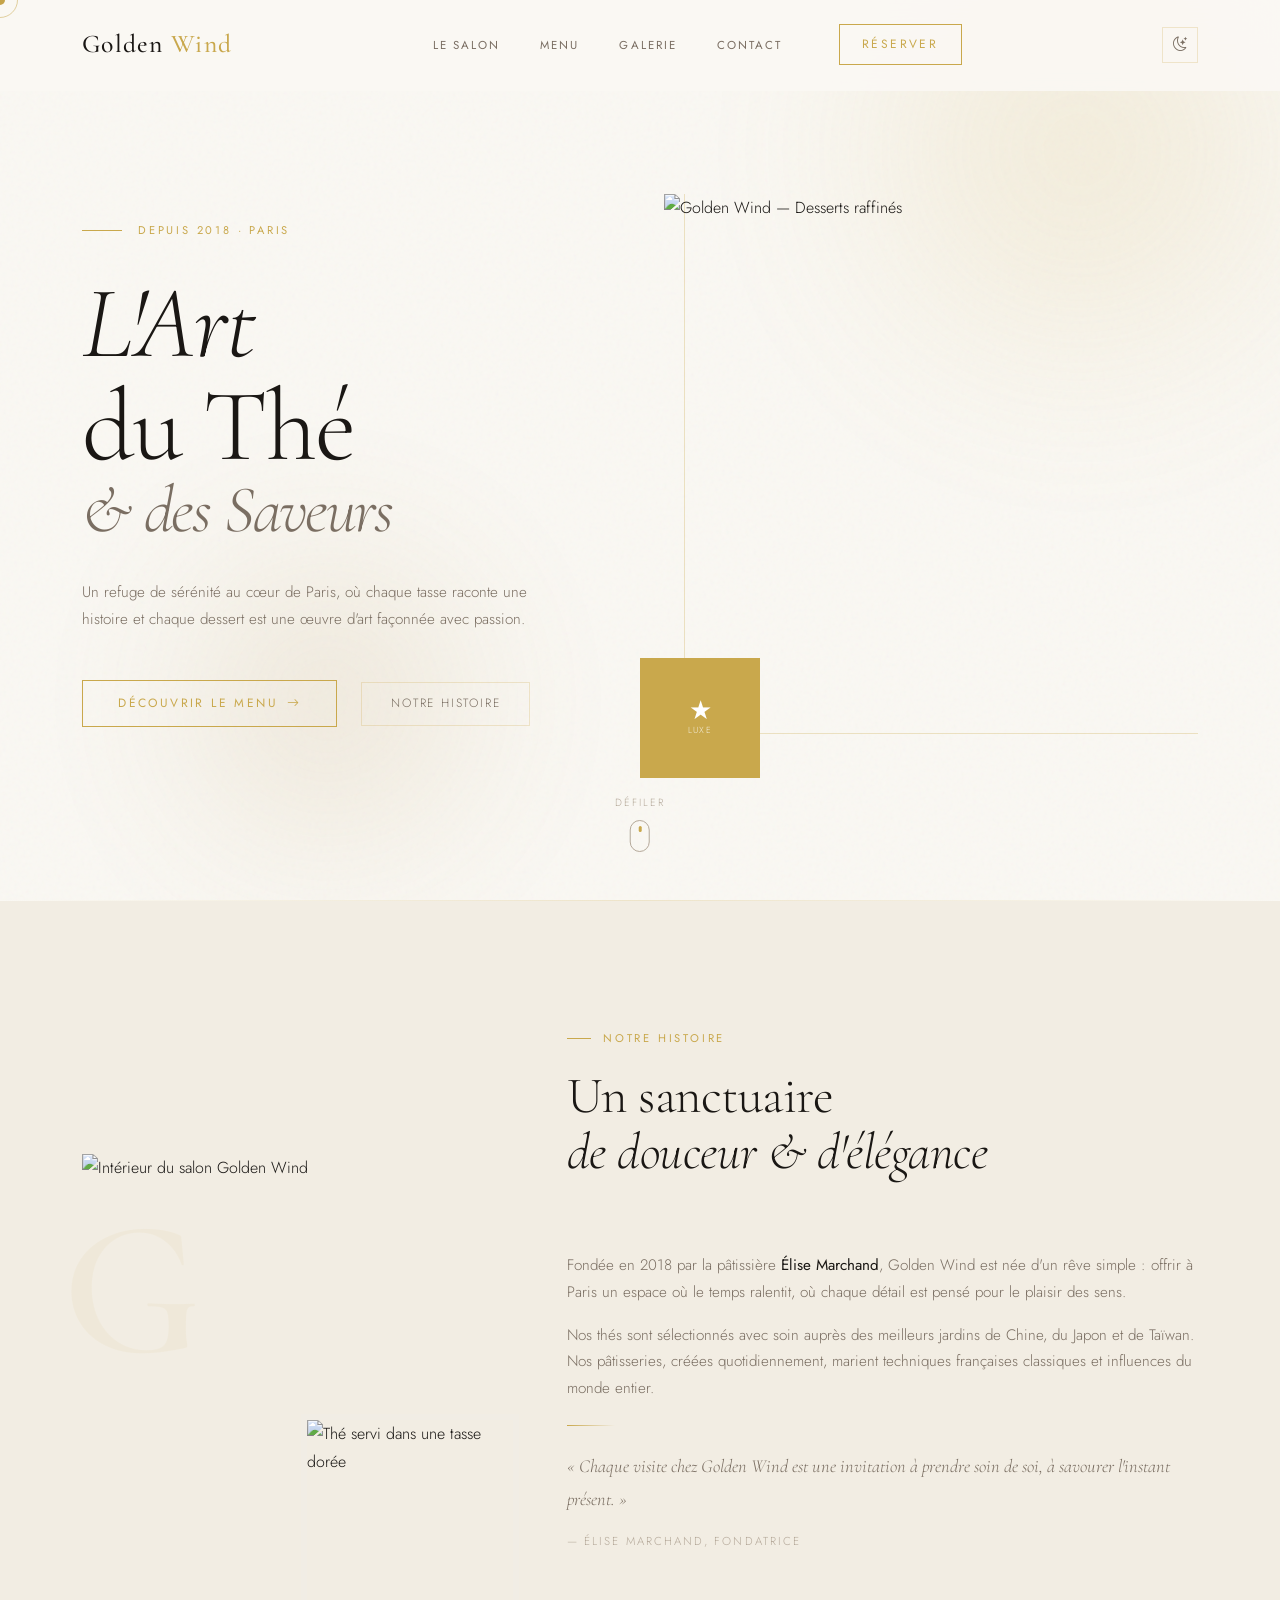
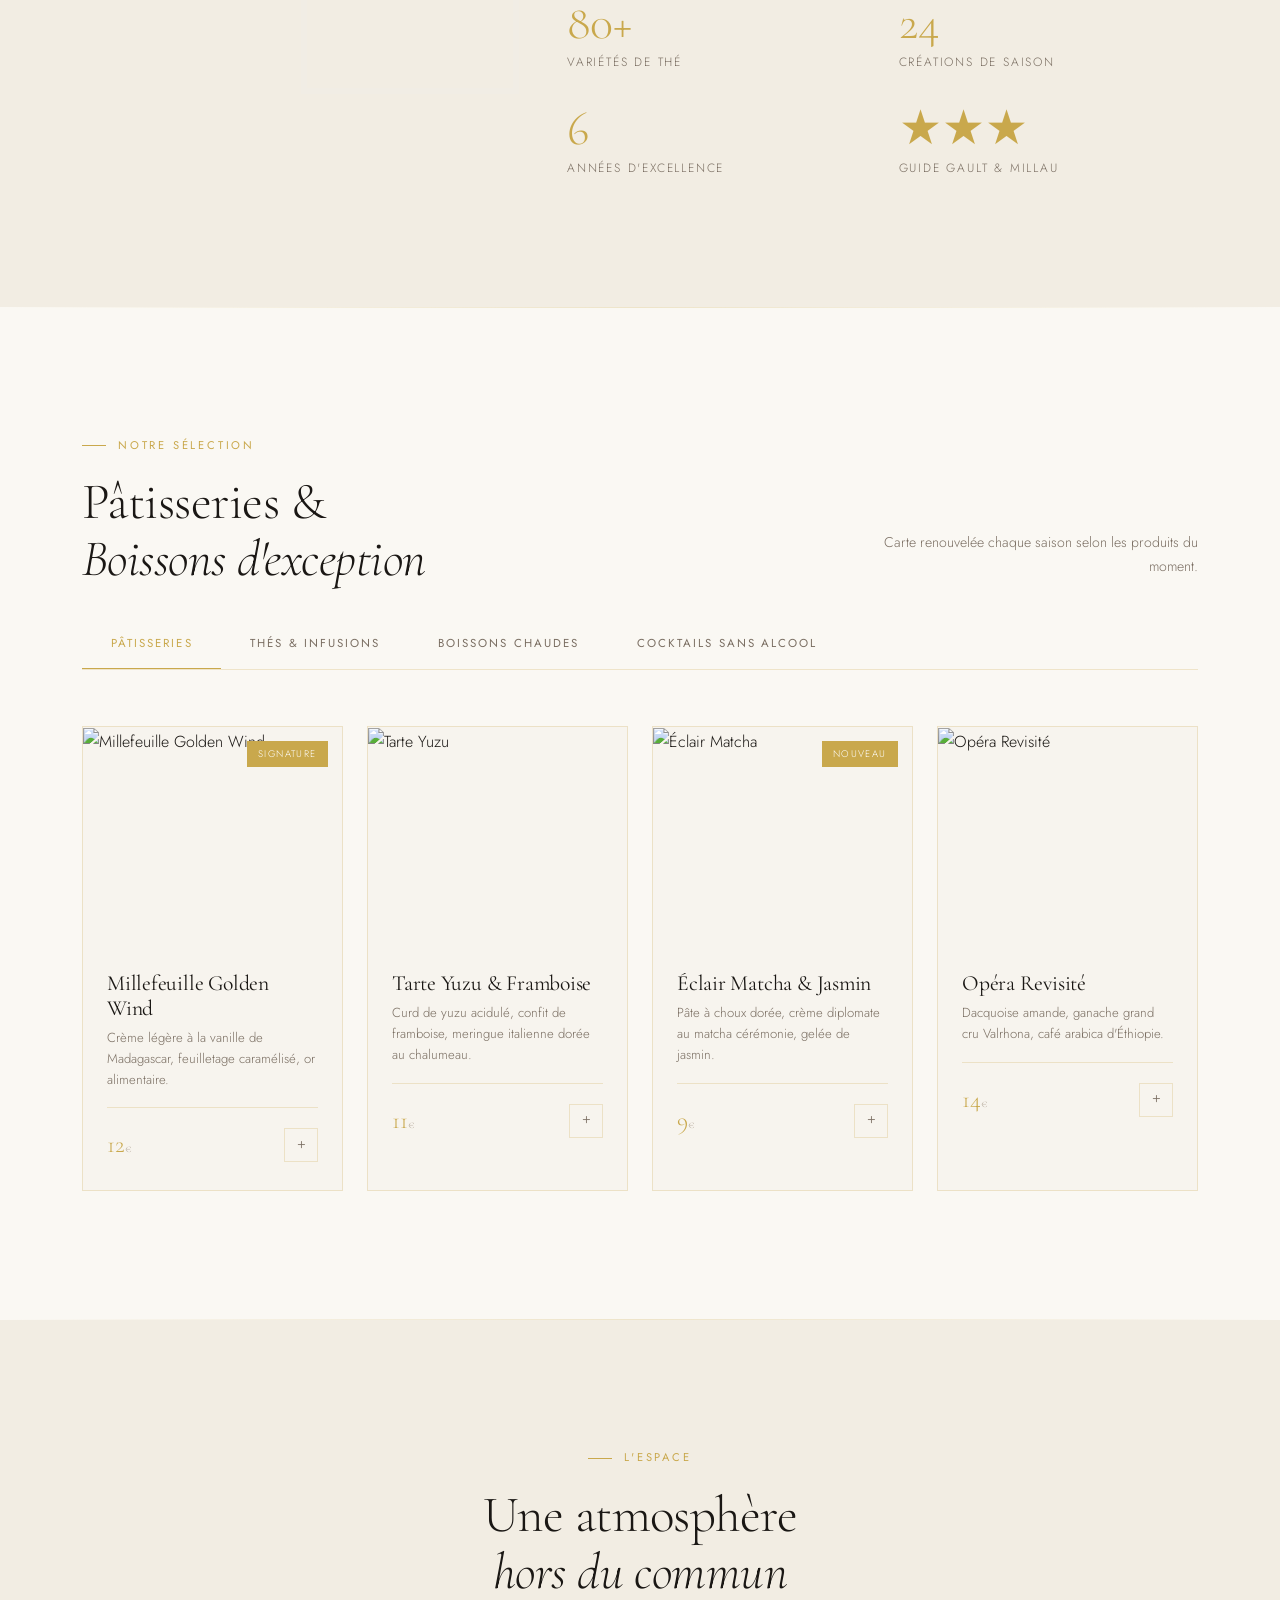
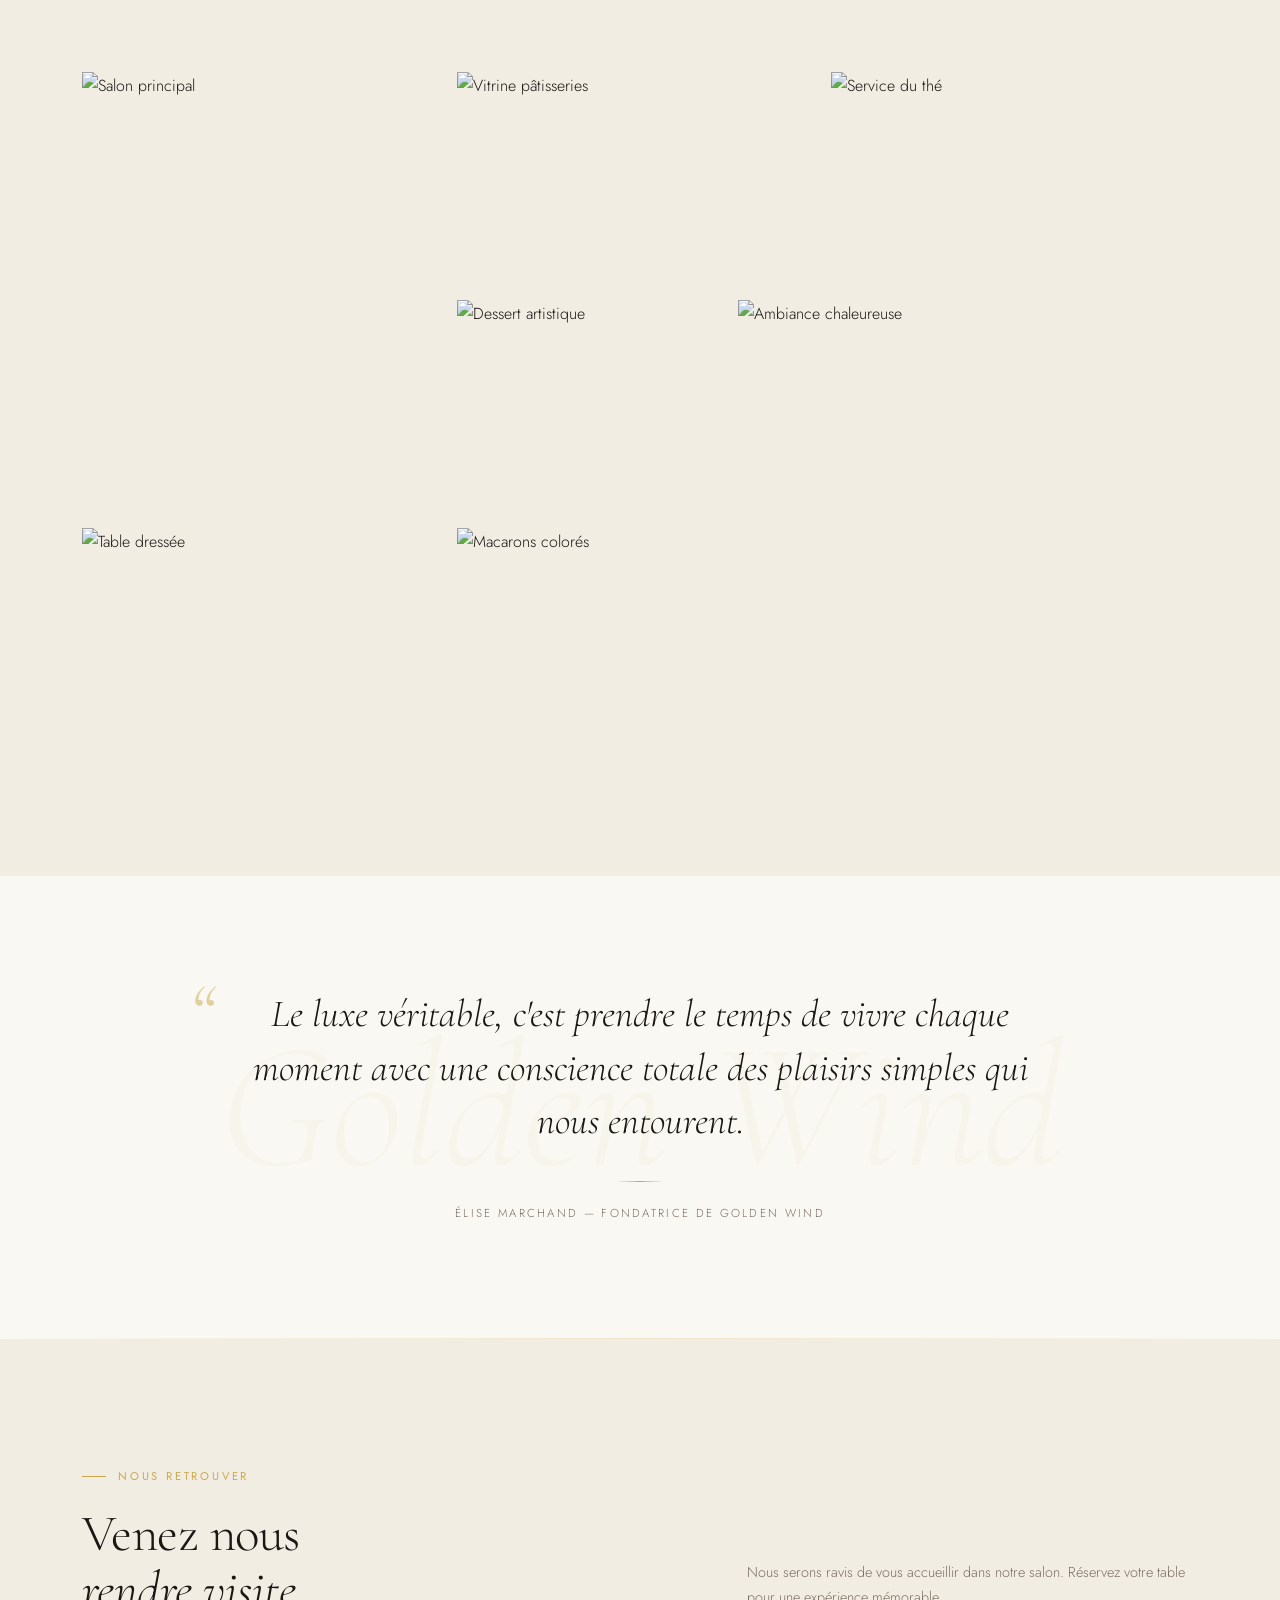
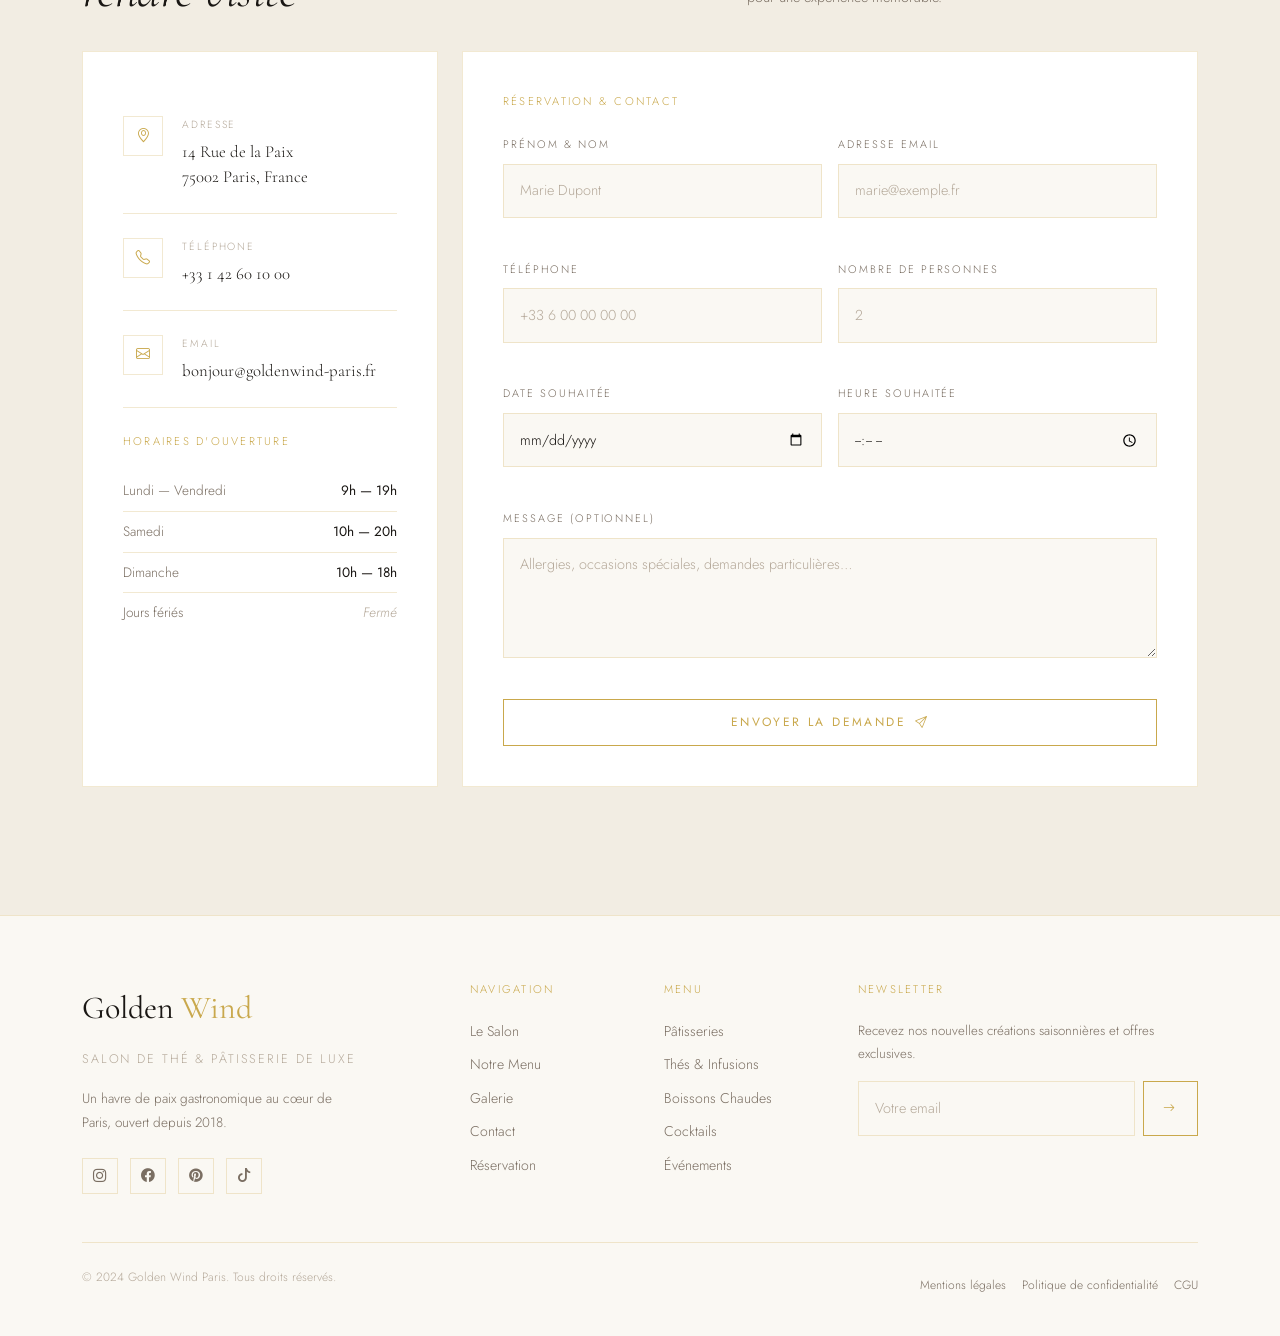
==== index.html @ 14a2601d "Rename index (2).html to index.html" ====
<!DOCTYPE html>
<html lang="fr" data-theme="light">
<head>
  <meta charset="UTF-8" />
  <meta name="viewport" content="width=device-width, initial-scale=1.0" />
  <title>Golden Wind — Salon de Thé & Pâtisserie de Luxe</title>


  <link href="https://cdn.jsdelivr.net/npm/bootstrap@5.3.3/dist/css/bootstrap.min.css" rel="stylesheet" />

  <link href="https://fonts.googleapis.com/css2?family=Cormorant+Garamond:ital,wght@0,300;0,400;0,500;0,600;1,300;1,400&family=Jost:wght@200;300;400;500&display=swap" rel="stylesheet" />

  <link href="https://cdn.jsdelivr.net/npm/bootstrap-icons@1.11.3/font/bootstrap-icons.min.css" rel="stylesheet" />

  <link rel="stylesheet" href="style (2).css" />
</head>
<body>


  <div id="cursor"></div>
  <div id="cursor-ring"></div>

  
  <div id="progress"></div>


  <nav id="mainNav" aria-label="Navigation principale">
    <div class="container">
      <div class="d-flex align-items-center justify-content-between">

        
        <a href="#hero" class="nav-brand" aria-label="Golden Wind — Accueil">
          Golden <span>Wind</span>
        </a>

        
        <div class="nav-links" id="navLinks" role="navigation">
          <a href="#about"   class="nav-link-item">Le Salon</a>
          <a href="#menu"    class="nav-link-item">Menu</a>
          <a href="#gallery" class="nav-link-item">Galerie</a>
          <a href="#contact" class="nav-link-item">Contact</a>
          <a href="#contact" class="btn-gold ms-lg-3" style="padding:.55rem 1.4rem">
            <span>Réserver</span>
          </a>
        </div>

        
        <div class="d-flex align-items-center gap-2">
          <button id="themeToggle" aria-label="Basculer le thème">
            <i class="bi bi-moon-stars" id="themeIcon"></i>
          </button>
          <button class="hamburger" id="hamburger" aria-label="Menu" aria-expanded="false">
            <span></span><span></span><span></span>
          </button>
        </div>

      </div>
    </div>
  </nav>

  
  <div class="nav-overlay" id="navOverlay"></div>


  
  <section id="hero">
    <div class="hero-bg">
      <div class="hero-orb hero-orb-1"></div>
      <div class="hero-orb hero-orb-2"></div>
      <div class="hero-grain"></div>
    </div>

    <div class="container hero-content pt-5">
      <div class="row align-items-center g-5">

        
        <div class="col-lg-6">
          <div class="hero-eyebrow reveal">
            <span class="label-caps">Depuis 2018 · Paris</span>
          </div>

          <h1 class="hero-title reveal reveal-delay-1">
            <em>L'Art</em>
            <span>du Thé</span>
            <em style="font-size:.65em; color:var(--text-muted)">& des Saveurs</em>
          </h1>

          <p class="hero-desc reveal reveal-delay-2">
            Un refuge de sérénité au cœur de Paris, où chaque tasse raconte une histoire
            et chaque dessert est une œuvre d'art façonnée avec passion.
          </p>

          <div class="hero-actions reveal reveal-delay-3">
            <a href="#menu" class="btn-gold">
              <span>Découvrir le menu</span>
              <i class="bi bi-arrow-right"></i>
            </a>
            <a href="#about" class="btn-ghost">
              <span>Notre histoire</span>
            </a>
          </div>
        </div>

        
        <div class="col-lg-6">
          <div class="hero-image-panel reveal reveal-delay-2">
            <div class="hero-img-frame">
              <img
                src="https://images.unsplash.com/photo-1558618666-fcd25c85cd64?w=700&q=80&auto=format"
                alt="Golden Wind — Desserts raffinés"
                loading="eager"
              />
            </div>
            <div class="hero-badge">
              <div class="hero-badge-inner">
                <span class="badge-year">★</span>
                <span class="badge-text">Luxe</span>
              </div>
            </div>
          </div>
        </div>

      </div>
    </div>

    
    <div class="scroll-indicator">
      <span>Défiler</span>
      <div class="scroll-mouse">
        <div class="scroll-dot"></div>
      </div>
    </div>
  </section>

  <div class="separator"></div>


  
  <section id="about">
    <div class="container">
      <div class="row g-5 align-items-center">

        
        <div class="col-lg-5 col-md-6">
          <div class="about-image-wrap reveal">
            <div class="about-ornament">G</div>
            <img
              src="https://images.unsplash.com/photo-1544787219-7f47ccb76574?w=600&q=80&auto=format"
              alt="Intérieur du salon Golden Wind"
              class="about-img-main"
            />
            <img
              src="https://images.unsplash.com/photo-1495474472287-4d71bcdd2085?w=400&q=80&auto=format"
              alt="Thé servi dans une tasse dorée"
              class="about-img-accent"
            />
          </div>
        </div>

        
        <div class="col-lg-7 col-md-6">
          <div class="section-header reveal">
            <p class="label-caps">Notre histoire</p>
            <h2 class="section-title">
              Un sanctuaire<br>
              <em>de douceur & d'élégance</em>
            </h2>
          </div>

          <p class="text-muted-custom mb-3 reveal reveal-delay-1" style="font-size:.95rem">
            Fondée en 2018 par la pâtissière <strong style="color:var(--text);font-weight:400">Élise Marchand</strong>,
            Golden Wind est née d'un rêve simple : offrir à Paris un espace où le temps ralentit,
            où chaque détail est pensé pour le plaisir des sens.
          </p>
          <p class="text-muted-custom mb-4 reveal reveal-delay-2" style="font-size:.95rem">
            Nos thés sont sélectionnés avec soin auprès des meilleurs jardins de Chine,
            du Japon et de Taïwan. Nos pâtisseries, créées quotidiennement, marient
            techniques françaises classiques et influences du monde entier.
          </p>

          <div class="gold-divider-left reveal reveal-delay-2" style="margin-bottom:1.5rem"></div>

          <p class="reveal reveal-delay-3" style="font-family:'Cormorant Garamond',serif; font-size:1.15rem; font-style:italic; color:var(--text-muted)">
            « Chaque visite chez Golden Wind est une invitation à
            prendre soin de soi, à savourer l'instant présent. »
          </p>
          <p class="reveal reveal-delay-3" style="font-size:.72rem; letter-spacing:.18em; text-transform:uppercase; color:var(--text-faint); margin-top:.5rem">
            — Élise Marchand, Fondatrice
          </p>

          
          <div class="stat-grid reveal reveal-delay-4">
            <div class="stat-item">
              <div class="stat-number">80+</div>
              <div class="stat-label">Variétés de thé</div>
            </div>
            <div class="stat-item">
              <div class="stat-number">24</div>
              <div class="stat-label">Créations de saison</div>
            </div>
            <div class="stat-item">
              <div class="stat-number">6</div>
              <div class="stat-label">Années d'excellence</div>
            </div>
            <div class="stat-item">
              <div class="stat-number">★★★</div>
              <div class="stat-label">Guide Gault & Millau</div>
            </div>
          </div>
        </div>

      </div>
    </div>
  </section>

  <div class="separator"></div>


  
  <section id="menu">
    <div class="container">

      <div class="row justify-content-between align-items-end section-header mb-0 reveal">
        <div class="col-lg-6">
          <p class="label-caps">Notre sélection</p>
          <h2 class="section-title">
            Pâtisseries &<br><em>Boissons d'exception</em>
          </h2>
        </div>
        <div class="col-lg-4 text-lg-end mt-3 mt-lg-0">
          <p class="text-muted-custom" style="font-size:.88rem">
            Carte renouvelée chaque saison selon les produits du moment.
          </p>
        </div>
      </div>

      
      <div class="menu-tabs mt-4 reveal">
        <button class="menu-tab active" data-tab="patisseries">Pâtisseries</button>
        <button class="menu-tab" data-tab="thes">Thés & Infusions</button>
        <button class="menu-tab" data-tab="boissons">Boissons Chaudes</button>
        <button class="menu-tab" data-tab="cocktails">Cocktails Sans Alcool</button>
      </div>

      
      <div class="menu-panel active" id="tab-patisseries">
        <div class="row g-4">

          <div class="col-md-6 col-lg-3 reveal">
            <div class="menu-card">
              <div class="menu-card-img">
                <span class="menu-card-tag">Signature</span>
                <img src="https://images.unsplash.com/photo-1579954115545-a95591f28bfc?w=400&q=75&auto=format" alt="Millefeuille Golden Wind" />
              </div>
              <div class="menu-card-body">
                <h3 class="menu-card-name">Millefeuille Golden Wind</h3>
                <p class="menu-card-desc">Crème légère à la vanille de Madagascar, feuilletage caramélisé, or alimentaire.</p>
                <div class="menu-card-footer">
                  <div class="menu-price">12<small>€</small></div>
                  <button class="menu-add-btn" aria-label="Ajouter au panier"><i class="bi bi-plus"></i></button>
                </div>
              </div>
            </div>
          </div>

          <div class="col-md-6 col-lg-3 reveal reveal-delay-1">
            <div class="menu-card">
              <div class="menu-card-img">
                <img src="tarte.jpg" alt="Tarte Yuzu" />
              </div>
              <div class="menu-card-body">
                <h3 class="menu-card-name">Tarte Yuzu & Framboise</h3>
                <p class="menu-card-desc">Curd de yuzu acidulé, confit de framboise, meringue italienne dorée au chalumeau.</p>
                <div class="menu-card-footer">
                  <div class="menu-price">11<small>€</small></div>
                  <button class="menu-add-btn" aria-label="Ajouter au panier"><i class="bi bi-plus"></i></button>
                </div>
              </div>
            </div>
          </div>

          <div class="col-md-6 col-lg-3 reveal reveal-delay-2">
            <div class="menu-card">
              <div class="menu-card-img">
                <span class="menu-card-tag">Nouveau</span>
                <img src="https://images.unsplash.com/photo-1621303837174-89787a7d4729?w=400&q=75&auto=format" alt="Éclair Matcha" />
              </div>
              <div class="menu-card-body">
                <h3 class="menu-card-name">Éclair Matcha & Jasmin</h3>
                <p class="menu-card-desc">Pâte à choux dorée, crème diplomate au matcha cérémonie, gelée de jasmin.</p>
                <div class="menu-card-footer">
                  <div class="menu-price">9<small>€</small></div>
                  <button class="menu-add-btn" aria-label="Ajouter au panier"><i class="bi bi-plus"></i></button>
                </div>
              </div>
            </div>
          </div>

          <div class="col-md-6 col-lg-3 reveal reveal-delay-3">
            <div class="menu-card">
              <div class="menu-card-img">
                <img src="https://images.unsplash.com/photo-1470124182917-cc6e71b22ecc?w=400&q=75&auto=format" alt="Opéra Revisité" />
              </div>
              <div class="menu-card-body">
                <h3 class="menu-card-name">Opéra Revisité</h3>
                <p class="menu-card-desc">Dacquoise amande, ganache grand cru Valrhona, café arabica d'Éthiopie.</p>
                <div class="menu-card-footer">
                  <div class="menu-price">14<small>€</small></div>
                  <button class="menu-add-btn" aria-label="Ajouter au panier"><i class="bi bi-plus"></i></button>
                </div>
              </div>
            </div>
          </div>

        </div>
      </div>

      
      <div class="menu-panel" id="tab-thes">
        <div class="row g-4">

          <div class="col-md-6 col-lg-3 reveal">
            <div class="menu-card">
              <div class="menu-card-img">
                <span class="menu-card-tag">Premium</span>
                <img src="https://images.unsplash.com/photo-1556679343-c7306c1976bc?w=400&q=75&auto=format" alt="Gyokuro Japon" />
              </div>
              <div class="menu-card-body">
                <h3 class="menu-card-name">Gyokuro Uji</h3>
                <p class="menu-card-desc">Thé vert d'ombre japonais aux notes d'algue, de douceur et d'umami. Kyoto, 1ère récolte.</p>
                <div class="menu-card-footer">
                  <div class="menu-price">18<small>€</small></div>
                  <button class="menu-add-btn" aria-label="Ajouter au panier"><i class="bi bi-plus"></i></button>
                </div>
              </div>
            </div>
          </div>

          <div class="col-md-6 col-lg-3 reveal reveal-delay-1">
            <div class="menu-card">
              <div class="menu-card-img">
                <img src="https://images.unsplash.com/photo-1544787219-7f47ccb76574?w=400&q=75&auto=format" alt="Da Hong Pao" />
              </div>
              <div class="menu-card-body">
                <h3 class="menu-card-name">Da Hong Pao</h3>
                <p class="menu-card-desc">Oolong de roche des monts Wuyi, notes torréfiées et minérales, infusion multiple.</p>
                <div class="menu-card-footer">
                  <div class="menu-price">22<small>€</small></div>
                  <button class="menu-add-btn" aria-label="Ajouter au panier"><i class="bi bi-plus"></i></button>
                </div>
              </div>
            </div>
          </div>

          <div class="col-md-6 col-lg-3 reveal reveal-delay-2">
            <div class="menu-card">
              <div class="menu-card-img">
                <img src="https://images.unsplash.com/photo-1564890369478-c89ca6d9cde9?w=400&q=75&auto=format" alt="Darjeeling FTGFOP" />
              </div>
              <div class="menu-card-body">
                <h3 class="menu-card-name">Darjeeling FTGFOP</h3>
                <p class="menu-card-desc">Première récolte printemps, jardin Castleton. Fleuri, délicat, notes musquées exquises.</p>
                <div class="menu-card-footer">
                  <div class="menu-price">14<small>€</small></div>
                  <button class="menu-add-btn" aria-label="Ajouter au panier"><i class="bi bi-plus"></i></button>
                </div>
              </div>
            </div>
          </div>

          <div class="col-md-6 col-lg-3 reveal reveal-delay-3">
            <div class="menu-card">
              <div class="menu-card-img">
                <span class="menu-card-tag">Exclusif</span>
                <img src="https://images.unsplash.com/photo-1559056199-641a0ac8b55e?w=400&q=75&auto=format" alt="Silver Needle" />
              </div>
              <div class="menu-card-body">
                <h3 class="menu-card-name">Silver Needle Baihao</h3>
                <p class="menu-card-desc">Thé blanc de Fujian, bourgeons duveteux, saveur mielleuse et florale d'une subtilité rare.</p>
                <div class="menu-card-footer">
                  <div class="menu-price">24<small>€</small></div>
                  <button class="menu-add-btn" aria-label="Ajouter au panier"><i class="bi bi-plus"></i></button>
                </div>
              </div>
            </div>
          </div>

        </div>
      </div>

      
      <div class="menu-panel" id="tab-boissons">
        <div class="row g-4">

          <div class="col-md-6 col-lg-3 reveal">
            <div class="menu-card">
              <div class="menu-card-img">
                <img src="https://images.unsplash.com/photo-1572442388796-11668a67e53d?w=400&q=75&auto=format" alt="Café de Spécialité" />
              </div>
              <div class="menu-card-body">
                <h3 class="menu-card-name">Espresso Signature</h3>
                <p class="menu-card-desc">Blend maison torréfié à Paris, notes de chocolat noir et fruits rouges.</p>
                <div class="menu-card-footer">
                  <div class="menu-price">6<small>€</small></div>
                  <button class="menu-add-btn" aria-label="Ajouter au panier"><i class="bi bi-plus"></i></button>
                </div>
              </div>
            </div>
          </div>

          <div class="col-md-6 col-lg-3 reveal reveal-delay-1">
            <div class="menu-card">
              <div class="menu-card-img">
                <span class="menu-card-tag">Signature</span>
                <img src="grand.webp" alt="Chocolat Chaud Grand Cru" />
              </div>
              <div class="menu-card-body">
                <h3 class="menu-card-name">Chocolat Grand Cru</h3>
                <p class="menu-card-desc">Valrhona Guanaja 70%, lait de Jersey, épices douces. Un plaisir absolu.</p>
                <div class="menu-card-footer">
                  <div class="menu-price">9<small>€</small></div>
                  <button class="menu-add-btn" aria-label="Ajouter au panier"><i class="bi bi-plus"></i></button>
                </div>
              </div>
            </div>
          </div>

          <div class="col-md-6 col-lg-3 reveal reveal-delay-2">
            <div class="menu-card">
              <div class="menu-card-img">
                <img src="https://images.unsplash.com/photo-1561882468-9110e03e0f78?w=400&q=75&auto=format" alt="Latte Matcha" />
              </div>
              <div class="menu-card-body">
                <h3 class="menu-card-name">Matcha Latte Soyeux</h3>
                <p class="menu-card-desc">Matcha cérémonie grade A, lait d'avoine oat barista, mousse de lait veloutée.</p>
                <div class="menu-card-footer">
                  <div class="menu-price">8<small>€</small></div>
                  <button class="menu-add-btn" aria-label="Ajouter au panier"><i class="bi bi-plus"></i></button>
                </div>
              </div>
            </div>
          </div>

          <div class="col-md-6 col-lg-3 reveal reveal-delay-3">
            <div class="menu-card">
              <div class="menu-card-img">
                <img src="https://images.unsplash.com/photo-1555507036-ab1f4038808a?w=400&q=75&auto=format" alt="Café Viennois" />
              </div>
              <div class="menu-card-body">
                <h3 class="menu-card-name">Viennois aux Épices</h3>
                <p class="menu-card-desc">Double espresso, crème fouettée vanille, cardamome et cannelle de Ceylan.</p>
                <div class="menu-card-footer">
                  <div class="menu-price">10<small>€</small></div>
                  <button class="menu-add-btn" aria-label="Ajouter au panier"><i class="bi bi-plus"></i></button>
                </div>
              </div>
            </div>
          </div>

        </div>
      </div>

      
      <div class="menu-panel" id="tab-cocktails">
        <div class="row g-4">

          <div class="col-md-6 col-lg-3 reveal">
            <div class="menu-card">
              <div class="menu-card-img">
                <span class="menu-card-tag">Best-seller</span>
                <img src="https://images.unsplash.com/photo-1544145945-f90425340c7e?w=400&q=75&auto=format" alt="Rose Litchi Fizz" />
              </div>
              <div class="menu-card-body">
                <h3 class="menu-card-name">Rose & Litchi Fizz</h3>
                <p class="menu-card-desc">Infusion de thé blanc, sirop de litchi, eau de rose, pétillant naturel et glaçons floraux.</p>
                <div class="menu-card-footer">
                  <div class="menu-price">11<small>€</small></div>
                  <button class="menu-add-btn" aria-label="Ajouter au panier"><i class="bi bi-plus"></i></button>
                </div>
              </div>
            </div>
          </div>

          <div class="col-md-6 col-lg-3 reveal reveal-delay-1">
            <div class="menu-card">
              <div class="menu-card-img">
                <img src="https://images.unsplash.com/photo-1551024709-8f23befc6f87?w=400&q=75&auto=format" alt="Hibiscus Delight" />
              </div>
              <div class="menu-card-body">
                <h3 class="menu-card-name">Hibiscus Delight</h3>
                <p class="menu-card-desc">Infusion d'hibiscus, citron Meyer, sirop de lavande, tonic premium, fleurs comestibles.</p>
                <div class="menu-card-footer">
                  <div class="menu-price">10<small>€</small></div>
                  <button class="menu-add-btn" aria-label="Ajouter au panier"><i class="bi bi-plus"></i></button>
                </div>
              </div>
            </div>
          </div>

          <div class="col-md-6 col-lg-3 reveal reveal-delay-2">
            <div class="menu-card">
              <div class="menu-card-img">
                <img src="https://images.unsplash.com/photo-1497534446932-c925b458314e?w=400&q=75&auto=format" alt="Golden Spice" />
              </div>
              <div class="menu-card-body">
                <h3 class="menu-card-name">Golden Spice Lemonade</h3>
                <p class="menu-card-desc">Citronnade maison, curcuma, gingembre frais, miel de fleurs, piment doux, glaçons.</p>
                <div class="menu-card-footer">
                  <div class="menu-price">9<small>€</small></div>
                  <button class="menu-add-btn" aria-label="Ajouter au panier"><i class="bi bi-plus"></i></button>
                </div>
              </div>
            </div>
          </div>

          <div class="col-md-6 col-lg-3 reveal reveal-delay-3">
            <div class="menu-card">
              <div class="menu-card-img">
                <span class="menu-card-tag">Saison</span>
                <img src="https://images.unsplash.com/photo-1470338745628-171cf53de3a8?w=400&q=75&auto=format" alt="Mango Oolong" />
              </div>
              <div class="menu-card-body">
                <h3 class="menu-card-name">Mango Oolong Cooler</h3>
                <p class="menu-card-desc">Oolong fruité, purée de mangue, jus de passion, ginger beer et feuilles de menthe.</p>
                <div class="menu-card-footer">
                  <div class="menu-price">12<small>€</small></div>
                  <button class="menu-add-btn" aria-label="Ajouter au panier"><i class="bi bi-plus"></i></button>
                </div>
              </div>
            </div>
          </div>

        </div>
      </div>

    </div>
  </section>

  <div class="separator"></div>


  
  <section id="gallery">
    <div class="container">

      <div class="section-header text-center reveal">
        <p class="label-caps" style="justify-content:center">L'Espace</p>
        <h2 class="section-title">Une atmosphère<br><em>hors du commun</em></h2>
      </div>

      <div class="gallery-grid reveal">
        <div class="g-item">
          <img src="https://images.unsplash.com/photo-1559305616-3f99cd43e353?w=600&q=75&auto=format" alt="Salon principal" />
          <div class="g-overlay"><span class="g-caption">Le Salon Golden Wind</span></div>
        </div>
        <div class="g-item">
          <img src="https://images.unsplash.com/photo-1517705008128-361805f42e86?w=600&q=75&auto=format" alt="Vitrine pâtisseries" />
          <div class="g-overlay"><span class="g-caption">Notre Vitrine</span></div>
        </div>
        <div class="g-item">
          <img src="https://images.unsplash.com/photo-1564890369478-c89ca6d9cde9?w=600&q=75&auto=format" alt="Service du thé" />
          <div class="g-overlay"><span class="g-caption">L'Art du Service</span></div>
        </div>
        <div class="g-item">
          <img src="https://images.unsplash.com/photo-1587314168485-3236d6710814?w=500&q=75&auto=format" alt="Dessert artistique" />
          <div class="g-overlay"><span class="g-caption">Création Artistique</span></div>
        </div>
        <div class="g-item">
          <img src="https://images.unsplash.com/photo-1533090161767-e6ffed986c88?w=600&q=75&auto=format" alt="Ambiance chaleureuse" />
          <div class="g-overlay"><span class="g-caption">Ambiance Intime</span></div>
        </div>
        <div class="g-item">
          <img src="https://images.unsplash.com/photo-1501339847302-ac426a4a7cbb?w=600&q=75&auto=format" alt="Table dressée" />
          <div class="g-overlay"><span class="g-caption">Table d'exception</span></div>
        </div>
        <div class="g-item">
          <img src="https://images.unsplash.com/photo-1563729784474-d77dbb933a9e?w=500&q=75&auto=format" alt="Macarons colorés" />
          <div class="g-overlay"><span class="g-caption">Macarons Maison</span></div>
        </div>
      </div>

    </div>
  </section>


  
  <section id="quote">
    <div class="quote-bg-text">Golden Wind</div>
    <div class="container">
      <blockquote class="quote-text reveal">
        Le luxe véritable, c'est prendre le temps de vivre chaque moment avec une conscience totale des plaisirs simples qui nous entourent.
      </blockquote>
      <div class="quote-author reveal reveal-delay-1">
        <div class="gold-divider mb-3"></div>
        <span>Élise Marchand — Fondatrice de Golden Wind</span>
      </div>
    </div>
  </section>

  <div class="separator"></div>


  
  <section id="contact">
    <div class="container">

      <div class="row justify-content-between align-items-end section-header mb-4 reveal">
        <div class="col-lg-5">
          <p class="label-caps">Nous retrouver</p>
          <h2 class="section-title">Venez nous<br><em>rendre visite</em></h2>
        </div>
        <div class="col-lg-5 mt-3 mt-lg-0">
          <p class="text-muted-custom" style="font-size:.9rem">
            Nous serons ravis de vous accueillir dans notre salon.
            Réservez votre table pour une expérience mémorable.
          </p>
        </div>
      </div>

      <div class="row g-4">

        
        <div class="col-lg-4">
          <div class="contact-info-card reveal">

            <div class="contact-info-item">
              <div class="contact-icon"><i class="bi bi-geo-alt"></i></div>
              <div>
                <div class="contact-info-label">Adresse</div>
                <div class="contact-info-value">14 Rue de la Paix<br>75002 Paris, France</div>
              </div>
            </div>

            <div class="contact-info-item">
              <div class="contact-icon"><i class="bi bi-telephone"></i></div>
              <div>
                <div class="contact-info-label">Téléphone</div>
                <div class="contact-info-value">+33 1 42 60 10 00</div>
              </div>
            </div>

            <div class="contact-info-item">
              <div class="contact-icon"><i class="bi bi-envelope"></i></div>
              <div>
                <div class="contact-info-label">Email</div>
                <div class="contact-info-value">bonjour@goldenwind-paris.fr</div>
              </div>
            </div>

            
            <div style="margin-top:1.5rem">
              <p class="footer-heading">Horaires d'ouverture</p>
              <div class="hours-row">
                <span class="hours-day">Lundi — Vendredi</span>
                <span class="hours-time">9h — 19h</span>
              </div>
              <div class="hours-row">
                <span class="hours-day">Samedi</span>
                <span class="hours-time">10h — 20h</span>
              </div>
              <div class="hours-row">
                <span class="hours-day">Dimanche</span>
                <span class="hours-time">10h — 18h</span>
              </div>
              <div class="hours-row">
                <span class="hours-day">Jours fériés</span>
                <span class="hours-closed">Fermé</span>
              </div>
            </div>

          </div>
        </div>

        
        <div class="col-lg-8">
          <div class="contact-form-wrap reveal reveal-delay-1">

            <p class="footer-heading mb-4">Réservation & Contact</p>

            <div id="contactForm">
              <div class="row g-3">
                <div class="col-md-6">
                  <div class="form-group-custom">
                    <label class="form-label-custom" for="fname">Prénom & Nom</label>
                    <input type="text"   id="fname"   class="form-control-custom" placeholder="Marie Dupont"        autocomplete="name"  />
                  </div>
                </div>
                <div class="col-md-6">
                  <div class="form-group-custom">
                    <label class="form-label-custom" for="femail">Adresse email</label>
                    <input type="email"  id="femail"  class="form-control-custom" placeholder="marie@exemple.fr"    autocomplete="email" />
                  </div>
                </div>
                <div class="col-md-6">
                  <div class="form-group-custom">
                    <label class="form-label-custom" for="fphone">Téléphone</label>
                    <input type="tel"    id="fphone"  class="form-control-custom" placeholder="+33 6 00 00 00 00"   autocomplete="tel"   />
                  </div>
                </div>
                <div class="col-md-6">
                  <div class="form-group-custom">
                    <label class="form-label-custom" for="fguests">Nombre de personnes</label>
                    <input type="number" id="fguests" class="form-control-custom" placeholder="2" min="1" max="20" />
                  </div>
                </div>
                <div class="col-md-6">
                  <div class="form-group-custom">
                    <label class="form-label-custom" for="fdate">Date souhaitée</label>
                    <input type="date"   id="fdate"   class="form-control-custom" />
                  </div>
                </div>
                <div class="col-md-6">
                  <div class="form-group-custom">
                    <label class="form-label-custom" for="ftime">Heure souhaitée</label>
                    <input type="time"   id="ftime"   class="form-control-custom" />
                  </div>
                </div>
                <div class="col-12">
                  <div class="form-group-custom">
                    <label class="form-label-custom" for="fmessage">Message (optionnel)</label>
                    <textarea id="fmessage" class="form-control-custom" placeholder="Allergies, occasions spéciales, demandes particulières…"></textarea>
                  </div>
                </div>
                <div class="col-12">
                  <button type="button" id="submitBtn" class="btn-gold w-100 justify-content-center">
                    <span>Envoyer la demande</span>
                    <i class="bi bi-send"></i>
                  </button>
                </div>
              </div>
            </div>

            
            <div class="form-success" id="formSuccess">
              <i class="bi bi-check-circle"></i>
              <h3 style="font-family:'Cormorant Garamond',serif; font-size:1.8rem; margin-bottom:.8rem">Merci pour votre réservation</h3>
              <p>Nous avons bien reçu votre demande et vous contacterons dans les plus brefs délais pour confirmer votre table.</p>
              <button type="button" class="btn-ghost mt-3" id="resetForm">
                <span>Nouvelle réservation</span>
              </button>
            </div>

          </div>
        </div>

      </div>
    </div>
  </section>


 
  <footer>
    <div class="container">
      <div class="row g-5">

        
        <div class="col-lg-4">
          <div class="footer-brand">Golden <span>Wind</span></div>
          <div class="footer-tagline">Salon de Thé & Pâtisserie de Luxe</div>
          <p class="mt-3 text-muted-custom" style="font-size:.85rem; max-width:280px">
            Un havre de paix gastronomique au cœur de Paris, ouvert depuis 2018.
          </p>
          <div class="footer-social">
            <a href="#" class="social-btn" aria-label="Instagram"><i class="bi bi-instagram"></i></a>
            <a href="#" class="social-btn" aria-label="Facebook"><i class="bi bi-facebook"></i></a>
            <a href="#" class="social-btn" aria-label="Pinterest"><i class="bi bi-pinterest"></i></a>
            <a href="#" class="social-btn" aria-label="TikTok"><i class="bi bi-tiktok"></i></a>
          </div>
        </div>

        
        <div class="col-sm-6 col-lg-2">
          <p class="footer-heading">Navigation</p>
          <a href="#about"   class="footer-link">Le Salon</a>
          <a href="#menu"    class="footer-link">Notre Menu</a>
          <a href="#gallery" class="footer-link">Galerie</a>
          <a href="#contact" class="footer-link">Contact</a>
          <a href="#contact" class="footer-link">Réservation</a>
        </div>

        
        <div class="col-sm-6 col-lg-2">
          <p class="footer-heading">Menu</p>
          <a href="#menu" class="footer-link">Pâtisseries</a>
          <a href="#menu" class="footer-link">Thés & Infusions</a>
          <a href="#menu" class="footer-link">Boissons Chaudes</a>
          <a href="#menu" class="footer-link">Cocktails</a>
          <a href="#menu" class="footer-link">Événements</a>
        </div>

        
        <div class="col-lg-4">
          <p class="footer-heading">Newsletter</p>
          <p class="text-muted-custom mb-3" style="font-size:.83rem">
            Recevez nos nouvelles créations saisonnières et offres exclusives.
          </p>
          <div class="d-flex gap-2">
            <input type="email" class="form-control-custom" placeholder="Votre email" style="flex:1" />
            <button class="btn-gold" style="padding:.85rem 1.2rem; white-space:nowrap" aria-label="S'abonner">
              <i class="bi bi-arrow-right"></i>
            </button>
          </div>
        </div>

      </div>

      
      <div class="footer-bottom">
        <p class="footer-copy">© 2024 Golden Wind Paris. Tous droits réservés.</p>
        <div class="d-flex gap-3">
          <a href="#" class="footer-link" style="font-size:.75rem; margin:0">Mentions légales</a>
          <a href="#" class="footer-link" style="font-size:.75rem; margin:0">Politique de confidentialité</a>
          <a href="#" class="footer-link" style="font-size:.75rem; margin:0">CGU</a>
        </div>
      </div>

    </div>
  </footer>

  
  <a href="#hero" id="backTop" aria-label="Retour en haut">
    <i class="bi bi-arrow-up"></i>
  </a>


  
  <script src="https://cdn.jsdelivr.net/npm/bootstrap@5.3.3/dist/js/bootstrap.bundle.min.js"></script>
  
  <script src="main.js"></script>

</body>
</html>
---- style (2).css ----
:root {
  --gold:        #C9A84C;
  --gold-light:  #E8D5A3;
  --gold-dim:    #A07830;

  --bg:          #FAF8F3;
  --bg-alt:      #F2EDE3;
  --surface:     #FFFFFF;
  --surface-2:   #F7F4EE;
  --text:        #1A1714;
  --text-muted:  #7A6E62;
  --text-faint:  #B5A99A;
  --border:      rgba(201,168,76,.25);
  --shadow:      rgba(26,23,20,.08);
  --nav-bg:      rgba(250,248,243,.92);
}

[data-theme="dark"] {
  --bg:          #0F0D0B;
  --bg-alt:      #1A1714;
  --surface:     #181411;
  --surface-2:   #221E1A;
  --text:        #F0EAE0;
  --text-muted:  #9A8E82;
  --text-faint:  #5A504A;
  --border:      rgba(201,168,76,.18);
  --shadow:      rgba(0,0,0,.35);
  --nav-bg:      rgba(15,13,11,.92);
}


*, *::before, *::after { box-sizing: border-box; margin: 0; padding: 0; }

html { scroll-behavior: smooth; }

body {
  background: var(--bg);
  color: var(--text);
  font-family: 'Jost', sans-serif;
  font-weight: 300;
  line-height: 1.75;
  transition: background .4s, color .4s;
  overflow-x: hidden;
}


body { cursor: none; }
* { cursor: none !important; }

#cursor {
  position: fixed;
  width: 10px; height: 10px;
  border-radius: 50%;
  background: var(--gold);
  pointer-events: none;
  z-index: 9999;
  transform: translate(-50%,-50%);
  transition: transform .1s, width .3s, height .3s, opacity .3s;
  mix-blend-mode: multiply;
}
#cursor-ring {
  position: fixed;
  width: 36px; height: 36px;
  border-radius: 50%;
  border: 1px solid var(--gold);
  pointer-events: none;
  z-index: 9998;
  transform: translate(-50%,-50%);
  transition: transform .18s ease, width .3s, height .3s, opacity .3s;
  opacity: .5;
}
[data-theme="dark"] #cursor { mix-blend-mode: screen; }


::selection { background: var(--gold); color: #fff; }


::-webkit-scrollbar { width: 4px; }
::-webkit-scrollbar-track { background: var(--bg); }
::-webkit-scrollbar-thumb { background: var(--gold); border-radius: 2px; }


h1, h2, h3, h4 {
  font-family: 'Cormorant Garamond', serif;
  font-weight: 400;
  line-height: 1.15;
  letter-spacing: -.01em;
}

.display-serif {
  font-family: 'Cormorant Garamond', serif;
  font-weight: 300;
  font-style: italic;
}

.label-caps {
  font-family: 'Jost', sans-serif;
  font-weight: 400;
  font-size: .7rem;
  letter-spacing: .25em;
  text-transform: uppercase;
  color: var(--gold);
}

.gold { color: var(--gold); }
.text-muted-custom { color: var(--text-muted); }


.gold-divider {
  width: 48px; height: 1px;
  background: linear-gradient(90deg, transparent, var(--gold), transparent);
  margin: 0 auto;
}
.gold-divider-left {
  width: 48px; height: 1px;
  background: linear-gradient(90deg, var(--gold), transparent);
}


.btn-gold {
  display: inline-flex;
  align-items: center;
  gap: .55rem;
  padding: .75rem 2.2rem;
  background: transparent;
  border: 1px solid var(--gold);
  color: var(--gold);
  font-family: 'Jost', sans-serif;
  font-weight: 400;
  font-size: .75rem;
  letter-spacing: .2em;
  text-transform: uppercase;
  text-decoration: none;
  position: relative;
  overflow: hidden;
  transition: color .35s;
}
.btn-gold::before {
  content: '';
  position: absolute;
  inset: 0;
  background: var(--gold);
  transform: translateX(-101%);
  transition: transform .35s cubic-bezier(.77,0,.18,1);
}
.btn-gold:hover { color: #fff; }
.btn-gold:hover::before { transform: translateX(0); }
.btn-gold span, .btn-gold i { position: relative; z-index: 1; }

.btn-ghost {
  display: inline-flex;
  align-items: center;
  gap: .5rem;
  padding: .65rem 1.8rem;
  background: transparent;
  border: 1px solid var(--border);
  color: var(--text-muted);
  font-family: 'Jost', sans-serif;
  font-weight: 300;
  font-size: .75rem;
  letter-spacing: .15em;
  text-transform: uppercase;
  text-decoration: none;
  transition: border-color .3s, color .3s;
}
.btn-ghost:hover { border-color: var(--gold); color: var(--gold); }


#mainNav {
  position: fixed;
  top: 0; left: 0; right: 0;
  z-index: 1000;
  padding: 1.4rem 0;
  background: var(--nav-bg);
  backdrop-filter: blur(18px);
  border-bottom: 1px solid transparent;
  transition: padding .4s, border-color .4s, background .4s;
}
#mainNav.scrolled {
  padding: .9rem 0;
  border-color: var(--border);
}
.nav-brand {
  font-family: 'Cormorant Garamond', serif;
  font-size: 1.6rem;
  font-weight: 500;
  letter-spacing: .05em;
  color: var(--text);
  text-decoration: none;
  transition: color .3s;
}
.nav-brand span { color: var(--gold); }

.nav-link-item {
  font-family: 'Jost', sans-serif;
  font-size: .72rem;
  font-weight: 400;
  letter-spacing: .18em;
  text-transform: uppercase;
  color: var(--text-muted);
  text-decoration: none;
  padding: .3rem 0;
  position: relative;
  transition: color .3s;
}
.nav-link-item::after {
  content: '';
  position: absolute;
  bottom: 0; left: 0;
  width: 0; height: 1px;
  background: var(--gold);
  transition: width .35s cubic-bezier(.77,0,.18,1);
}
.nav-link-item:hover { color: var(--gold); }
.nav-link-item:hover::after { width: 100%; }


#themeToggle {
  width: 36px; height: 36px;
  border: 1px solid var(--border);
  background: transparent;
  color: var(--text-muted);
  display: flex; align-items: center; justify-content: center;
  font-size: .9rem;
  transition: border-color .3s, color .3s, transform .3s;
}
#themeToggle:hover { border-color: var(--gold); color: var(--gold); transform: rotate(20deg); }


.hamburger {
  width: 36px; height: 36px;
  border: 1px solid var(--border);
  background: transparent;
  display: none;
  flex-direction: column;
  justify-content: center;
  align-items: center;
  gap: 5px;
  transition: border-color .3s;
}
.hamburger:hover { border-color: var(--gold); }
.hamburger span {
  display: block;
  width: 18px; height: 1px;
  background: var(--text);
  transition: transform .3s, opacity .3s, background .3s;
}
.hamburger.active span:nth-child(1) { transform: translateY(6px) rotate(45deg); }
.hamburger.active span:nth-child(2) { opacity: 0; }
.hamburger.active span:nth-child(3) { transform: translateY(-6px) rotate(-45deg); }

@media (max-width: 991px) {
  .hamburger { display: flex; }
  .nav-links {
    position: fixed;
    top: 0; right: -100%;
    width: min(320px, 85vw);
    height: 100vh;
    background: var(--surface);
    border-left: 1px solid var(--border);
    padding: 6rem 2.5rem 3rem;
    display: flex;
    flex-direction: column;
    gap: 2rem;
    transition: right .45s cubic-bezier(.77,0,.18,1);
    z-index: 999;
  }
  .nav-links.open { right: 0; }
  .nav-link-item { font-size: .9rem; }
  .nav-overlay {
    position: fixed;
    inset: 0;
    background: rgba(0,0,0,.4);
    opacity: 0;
    pointer-events: none;
    transition: opacity .4s;
    z-index: 998;
  }
  .nav-overlay.show { opacity: 1; pointer-events: all; }
}
@media (min-width: 992px) {
  .nav-links { display: flex; align-items: center; gap: 2.5rem; }
  .nav-overlay { display: none; }
}


#hero {
  min-height: 100vh;
  display: flex;
  align-items: center;
  position: relative;
  overflow: hidden;
  background: var(--bg);
}

.hero-bg { position: absolute; inset: 0; z-index: 0; }

.hero-orb {
  position: absolute;
  border-radius: 50%;
  filter: blur(80px);
  opacity: .18;
}
.hero-orb-1 {
  width: 600px; height: 600px;
  top: -150px; right: -100px;
  background: radial-gradient(circle, var(--gold), transparent 70%);
}
.hero-orb-2 {
  width: 400px; height: 400px;
  bottom: 0; left: 10%;
  background: radial-gradient(circle, var(--gold-dim), transparent 70%);
}

.hero-grain {
  position: absolute;
  inset: 0;
  opacity: .04;
  background-image: url("data:image/svg+xml,%3Csvg viewBox='0 0 256 256' xmlns='http://www.w3.org/2000/svg'%3E%3Cfilter id='noise'%3E%3CfeTurbulence type='fractalNoise' baseFrequency='0.9' numOctaves='4' stitchTiles='stitch'/%3E%3C/filter%3E%3Crect width='100%25' height='100%25' filter='url(%23noise)'/%3E%3C/svg%3E");
}

.hero-content { position: relative; z-index: 1; }

.hero-eyebrow {
  display: flex;
  align-items: center;
  gap: 1rem;
  margin-bottom: 2rem;
}
.hero-eyebrow::before {
  content: '';
  display: block;
  width: 40px; height: 1px;
  background: var(--gold);
}

.hero-title {
  font-family: 'Cormorant Garamond', serif;
  font-size: clamp(3.5rem, 8vw, 7.5rem);
  font-weight: 300;
  line-height: 1.0;
  letter-spacing: -.02em;
  margin-bottom: 2.2rem;
}
.hero-title em  { display: block; font-style: italic; font-weight: 300; }
.hero-title strong { display: block; font-weight: 500; color: var(--gold); }

.hero-desc {
  max-width: 480px;
  color: var(--text-muted);
  font-weight: 300;
  font-size: .95rem;
  margin-bottom: 3rem;
}

.hero-actions { display: flex; align-items: center; gap: 1.5rem; flex-wrap: wrap; }


.hero-image-panel { position: relative; }

.hero-img-frame { position: relative; overflow: hidden; }
.hero-img-frame::before {
  content: '';
  position: absolute;
  top: -20px; right: -20px;
  width: 100%; height: 100%;
  border: 1px solid var(--gold);
  opacity: .3;
  z-index: 0;
  transition: opacity .4s;
}
.hero-img-frame:hover::before { opacity: .6; }
.hero-img-frame img {
  position: relative;
  z-index: 1;
  width: 100%;
  height: 560px;
  object-fit: cover;
  display: block;
  filter: saturate(.9);
  transition: transform .8s cubic-bezier(.25,.46,.45,.94), filter .4s;
}
.hero-img-frame:hover img { transform: scale(1.04); filter: saturate(1); }


.hero-badge {
  position: absolute;
  bottom: -24px; left: -24px;
  width: 120px; height: 120px;
  background: var(--gold);
  display: flex;
  flex-direction: column;
  align-items: center;
  justify-content: center;
  z-index: 2;
}
.hero-badge-inner {
  position: absolute;
  inset: 0;
  display: flex;
  flex-direction: column;
  align-items: center;
  justify-content: center;
}
.hero-badge .badge-year {
  font-family: 'Cormorant Garamond', serif;
  font-size: 1.6rem;
  font-weight: 500;
  color: #fff;
  line-height: 1;
}
.hero-badge .badge-text {
  font-size: .55rem;
  letter-spacing: .15em;
  text-transform: uppercase;
  color: rgba(255,255,255,.8);
}


.scroll-indicator {
  position: absolute;
  bottom: 3rem;
  left: 50%;
  transform: translateX(-50%);
  display: flex;
  flex-direction: column;
  align-items: center;
  gap: .5rem;
}
.scroll-indicator span {
  font-size: .65rem;
  letter-spacing: .2em;
  text-transform: uppercase;
  color: var(--text-faint);
}
.scroll-mouse {
  width: 20px; height: 32px;
  border: 1px solid var(--text-faint);
  border-radius: 10px;
  display: flex;
  justify-content: center;
  padding-top: 5px;
}
.scroll-dot {
  width: 3px; height: 6px;
  background: var(--gold);
  border-radius: 2px;
  animation: scrollDot 1.8s ease infinite;
}
@keyframes scrollDot {
  0%   { opacity: 1; transform: translateY(0); }
  100% { opacity: 0; transform: translateY(12px); }
}


section { padding: 8rem 0; }

.section-header { margin-bottom: 4.5rem; }
.section-header .label-caps {
  display: flex;
  align-items: center;
  gap: .75rem;
  margin-bottom: 1.2rem;
}
.section-header .label-caps::before {
  content: '';
  display: block;
  width: 24px; height: 1px;
  background: var(--gold);
}
.section-title {
  font-size: clamp(2.4rem, 4vw, 3.8rem);
  font-weight: 300;
  line-height: 1.1;
}
.section-title em { font-style: italic; }
.section-desc {
  max-width: 560px;
  color: var(--text-muted);
  font-size: .95rem;
  margin-top: 1.2rem;
}


.reveal {
  opacity: 0;
  transform: translateY(32px);
  transition: opacity .7s ease, transform .7s ease;
}
.reveal.visible { opacity: 1; transform: translateY(0); }
.reveal-delay-1 { transition-delay: .1s; }
.reveal-delay-2 { transition-delay: .2s; }
.reveal-delay-3 { transition-delay: .3s; }
.reveal-delay-4 { transition-delay: .4s; }
.reveal-delay-5 { transition-delay: .5s; }


#about { background: var(--bg-alt); }

.about-image-wrap {
  position: relative;
  height: 100%;
  min-height: 500px;
}
.about-img-main {
  width: 75%;
  height: 480px;
  object-fit: cover;
  display: block;
  filter: saturate(.85);
  transition: filter .5s;
}
.about-img-main:hover { filter: saturate(1); }
.about-img-accent {
  position: absolute;
  bottom: -40px; right: 0;
  width: 50%;
  height: 280px;
  object-fit: cover;
  border: 6px solid var(--bg-alt);
  filter: saturate(.85);
  transition: filter .5s;
}
.about-img-accent:hover { filter: saturate(1); }

.about-ornament {
  position: absolute;
  top: 40px; left: -20px;
  font-family: 'Cormorant Garamond', serif;
  font-size: 12rem;
  font-weight: 600;
  color: var(--gold);
  opacity: .06;
  line-height: 1;
  pointer-events: none;
  user-select: none;
}

.stat-grid { display: grid; grid-template-columns: 1fr 1fr; gap: 2rem; margin-top: 3rem; }
.stat-number {
  font-family: 'Cormorant Garamond', serif;
  font-size: 3rem;
  font-weight: 300;
  color: var(--gold);
  line-height: 1;
}
.stat-label {
  font-size: .75rem;
  letter-spacing: .15em;
  text-transform: uppercase;
  color: var(--text-muted);
  margin-top: .3rem;
}


#menu { background: var(--bg); }

.menu-tabs {
  display: flex;
  gap: 0;
  border-bottom: 1px solid var(--border);
  margin-bottom: 3.5rem;
  overflow-x: auto;
  scrollbar-width: none;
}
.menu-tabs::-webkit-scrollbar { display: none; }

.menu-tab {
  padding: .9rem 1.8rem;
  font-family: 'Jost', sans-serif;
  font-size: .72rem;
  letter-spacing: .18em;
  text-transform: uppercase;
  color: var(--text-muted);
  background: transparent;
  border: none;
  border-bottom: 2px solid transparent;
  white-space: nowrap;
  cursor: none !important;
  transition: color .3s, border-color .3s;
  margin-bottom: -1px;
}
.menu-tab:hover { color: var(--gold); }
.menu-tab.active { color: var(--gold); border-bottom-color: var(--gold); }

.menu-panel { display: none; }
.menu-panel.active { display: block; }


.menu-card {
  background: var(--surface-2);
  border: 1px solid var(--border);
  overflow: hidden;
  height: 100%;
  transition: border-color .3s, transform .4s cubic-bezier(.25,.46,.45,.94), box-shadow .4s;
}
.menu-card:hover {
  border-color: var(--gold);
  transform: translateY(-6px);
  box-shadow: 0 20px 50px var(--shadow);
}
.menu-card-img {
  height: 220px;
  overflow: hidden;
  position: relative;
}
.menu-card-img::after {
  content: '';
  position: absolute;
  inset: 0;
  background: linear-gradient(to top, rgba(0,0,0,.3), transparent);
  opacity: 0;
  transition: opacity .4s;
}
.menu-card:hover .menu-card-img::after { opacity: 1; }
.menu-card-img img {
  width: 100%; height: 100%;
  object-fit: cover;
  transition: transform .7s cubic-bezier(.25,.46,.45,.94);
}
.menu-card:hover .menu-card-img img { transform: scale(1.08); }

.menu-card-tag {
  position: absolute;
  top: 14px; right: 14px;
  background: var(--gold);
  color: #fff;
  font-size: .6rem;
  letter-spacing: .15em;
  text-transform: uppercase;
  padding: .3rem .7rem;
  z-index: 1;
}

.menu-card-body { padding: 1.5rem; }
.menu-card-name {
  font-family: 'Cormorant Garamond', serif;
  font-size: 1.35rem;
  font-weight: 400;
  margin-bottom: .4rem;
}
.menu-card-desc {
  font-size: .82rem;
  color: var(--text-muted);
  margin-bottom: 1.1rem;
  line-height: 1.6;
}
.menu-card-footer {
  display: flex;
  align-items: center;
  justify-content: space-between;
  padding-top: 1rem;
  border-top: 1px solid var(--border);
}
.menu-price {
  font-family: 'Cormorant Garamond', serif;
  font-size: 1.5rem;
  font-weight: 300;
  color: var(--gold);
}
.menu-price small {
  font-size: .7rem;
  letter-spacing: .1em;
  color: var(--text-faint);
}
.menu-add-btn {
  width: 34px; height: 34px;
  border: 1px solid var(--border);
  background: transparent;
  color: var(--text-muted);
  display: flex; align-items: center; justify-content: center;
  font-size: .9rem;
  transition: border-color .3s, color .3s, background .3s;
}
.menu-add-btn:hover {
  border-color: var(--gold);
  background: var(--gold);
  color: #fff;
}


#gallery { background: var(--bg-alt); }

.gallery-grid {
  display: grid;
  grid-template-columns: repeat(12, 1fr);
  grid-template-rows: repeat(3, 220px);
  gap: 8px;
}
.g-item { overflow: hidden; position: relative; }
.g-item:nth-child(1) { grid-column: 1/5;  grid-row: 1/3; }
.g-item:nth-child(2) { grid-column: 5/9;  grid-row: 1/2; }
.g-item:nth-child(3) { grid-column: 9/13; grid-row: 1/2; }
.g-item:nth-child(4) { grid-column: 5/8;  grid-row: 2/3; }
.g-item:nth-child(5) { grid-column: 8/13; grid-row: 2/4; }
.g-item:nth-child(6) { grid-column: 1/5;  grid-row: 3/4; }
.g-item:nth-child(7) { grid-column: 5/9;  grid-row: 3/4; }

.g-item img {
  width: 100%; height: 100%;
  object-fit: cover;
  display: block;
  filter: saturate(.8);
  transition: transform .7s cubic-bezier(.25,.46,.45,.94), filter .5s;
}
.g-item:hover img { transform: scale(1.06); filter: saturate(1.1); }

.g-overlay {
  position: absolute;
  inset: 0;
  background: linear-gradient(to top, rgba(0,0,0,.5), transparent 50%);
  opacity: 0;
  transition: opacity .4s;
  display: flex;
  align-items: flex-end;
  padding: 1.2rem;
}
.g-item:hover .g-overlay { opacity: 1; }
.g-caption {
  font-family: 'Cormorant Garamond', serif;
  font-size: 1rem;
  color: #fff;
  font-style: italic;
}

@media (max-width: 767px) {
  .gallery-grid {
    grid-template-columns: repeat(2, 1fr);
    grid-template-rows: auto;
  }
  .g-item { grid-column: auto !important; grid-row: auto !important; height: 180px; }
}


#quote {
  background: var(--bg);
  padding: 7rem 0;
  position: relative;
  overflow: hidden;
}
.quote-bg-text {
  position: absolute;
  top: 50%; left: 50%;
  transform: translate(-50%,-50%);
  font-family: 'Cormorant Garamond', serif;
  font-size: clamp(6rem, 14vw, 16rem);
  font-style: italic;
  font-weight: 300;
  color: var(--gold);
  opacity: .04;
  white-space: nowrap;
  pointer-events: none;
  user-select: none;
}
.quote-text {
  font-family: 'Cormorant Garamond', serif;
  font-size: clamp(1.8rem, 3vw, 2.8rem);
  font-weight: 300;
  font-style: italic;
  line-height: 1.4;
  text-align: center;
  max-width: 840px;
  margin: 0 auto;
  position: relative;
}
.quote-text::before {
  content: '\201C';
  font-size: 5rem;
  color: var(--gold);
  line-height: 0;
  position: absolute;
  top: 1.5rem;
  left: -2rem;
  opacity: .5;
}
.quote-author {
  text-align: center;
  margin-top: 2rem;
  position: relative;
}
.quote-author span {
  font-size: .72rem;
  letter-spacing: .2em;
  text-transform: uppercase;
  color: var(--text-muted);
}


#contact { background: var(--bg-alt); }

.contact-info-card {
  background: var(--surface);
  border: 1px solid var(--border);
  padding: 2.5rem;
  height: 100%;
}
.contact-info-item {
  display: flex;
  gap: 1.2rem;
  align-items: flex-start;
  padding: 1.5rem 0;
  border-bottom: 1px solid var(--border);
}
.contact-info-item:last-of-type { border-bottom: none; }

.contact-icon {
  width: 40px; height: 40px;
  border: 1px solid var(--border);
  display: flex; align-items: center; justify-content: center;
  color: var(--gold);
  font-size: .9rem;
  flex-shrink: 0;
  transition: border-color .3s, background .3s;
}
.contact-info-item:hover .contact-icon {
  border-color: var(--gold);
  background: var(--gold);
  color: #fff;
}
.contact-info-label {
  font-size: .65rem;
  letter-spacing: .18em;
  text-transform: uppercase;
  color: var(--text-faint);
  margin-bottom: .3rem;
}
.contact-info-value {
  font-family: 'Cormorant Garamond', serif;
  font-size: 1.05rem;
  line-height: 1.5;
}


.hours-row {
  display: flex;
  justify-content: space-between;
  padding: .5rem 0;
  border-bottom: 1px solid var(--border);
  font-size: .85rem;
}
.hours-row:last-child { border-bottom: none; }
.hours-day    { color: var(--text-muted); }
.hours-time   { color: var(--text); font-weight: 400; }
.hours-closed { color: var(--text-faint); font-style: italic; }


.contact-form-wrap {
  background: var(--surface);
  border: 1px solid var(--border);
  padding: 2.5rem;
}
.form-group-custom { margin-bottom: 1.6rem; }
.form-label-custom {
  display: block;
  font-size: .68rem;
  letter-spacing: .18em;
  text-transform: uppercase;
  color: var(--text-muted);
  margin-bottom: .6rem;
}
.form-control-custom {
  display: block;
  width: 100%;
  padding: .85rem 1rem;
  background: var(--bg);
  border: 1px solid var(--border);
  color: var(--text);
  font-family: 'Jost', sans-serif;
  font-weight: 300;
  font-size: .9rem;
  transition: border-color .3s, box-shadow .3s;
  outline: none;
}
.form-control-custom:focus {
  border-color: var(--gold);
  box-shadow: 0 0 0 3px rgba(201,168,76,.08);
}
textarea.form-control-custom { resize: vertical; min-height: 120px; }
.form-control-custom::placeholder { color: var(--text-faint); }

.form-success {
  display: none;
  text-align: center;
  padding: 2rem;
}
.form-success i { font-size: 2.5rem; color: var(--gold); margin-bottom: 1rem; display: block; }
.form-success p { color: var(--text-muted); font-size: .9rem; }


footer {
  background: var(--bg);
  border-top: 1px solid var(--border);
  padding: 4rem 0 2rem;
}
.footer-brand {
  font-family: 'Cormorant Garamond', serif;
  font-size: 2rem;
  font-weight: 400;
  color: var(--text);
  margin-bottom: .8rem;
}
.footer-brand span { color: var(--gold); }
.footer-tagline {
  font-size: .78rem;
  letter-spacing: .15em;
  color: var(--text-faint);
  text-transform: uppercase;
}
.footer-heading {
  font-size: .7rem;
  letter-spacing: .2em;
  text-transform: uppercase;
  color: var(--gold);
  margin-bottom: 1.2rem;
}
.footer-link {
  display: block;
  font-size: .88rem;
  color: var(--text-muted);
  text-decoration: none;
  margin-bottom: .55rem;
  transition: color .3s;
}
.footer-link:hover { color: var(--gold); }
.footer-social { display: flex; gap: .75rem; margin-top: 1.5rem; }
.social-btn {
  width: 36px; height: 36px;
  border: 1px solid var(--border);
  color: var(--text-muted);
  display: flex; align-items: center; justify-content: center;
  font-size: .85rem;
  text-decoration: none;
  transition: border-color .3s, color .3s, background .3s;
}
.social-btn:hover {
  border-color: var(--gold);
  background: var(--gold);
  color: #fff;
}
.footer-bottom {
  margin-top: 3rem;
  padding-top: 1.5rem;
  border-top: 1px solid var(--border);
  display: flex;
  justify-content: space-between;
  align-items: center;
  flex-wrap: wrap;
  gap: 1rem;
}
.footer-copy {
  font-size: .75rem;
  color: var(--text-faint);
}


#progress {
  position: fixed;
  top: 0; left: 0;
  height: 2px;
  background: var(--gold);
  width: 0%;
  z-index: 10000;
  transition: width .1s;
}


#backTop {
  position: fixed;
  bottom: 2rem; right: 2rem;
  width: 44px; height: 44px;
  border: 1px solid var(--border);
  background: var(--surface);
  color: var(--text-muted);
  display: flex; align-items: center; justify-content: center;
  font-size: .9rem;
  opacity: 0;
  transform: translateY(10px);
  transition: opacity .3s, transform .3s, border-color .3s, color .3s;
  z-index: 500;
  text-decoration: none;
}
#backTop.visible { opacity: 1; transform: translateY(0); }
#backTop:hover   { border-color: var(--gold); color: var(--gold); }


.separator {
  height: 1px;
  background: linear-gradient(90deg, transparent, var(--border), transparent);
  margin: 0;
}

img { max-width: 100%; }


@media (max-width: 767px) {
  section { padding: 5rem 0; }
  .hero-img-frame img  { height: 360px; }
  .hero-badge          { width: 90px; height: 90px; bottom: -16px; left: -10px; }
  .hero-badge .badge-year { font-size: 1.2rem; }
  .about-image-wrap    { min-height: 380px; }
  .about-img-main      { width: 80%; height: 320px; }
  .about-img-accent    { height: 200px; bottom: -30px; }
  .stat-grid           { grid-template-columns: 1fr 1fr; gap: 1.2rem; }
  .contact-form-wrap,
  .contact-info-card   { padding: 1.5rem; }
}

@media (max-width: 575px) {
  .hero-actions        { flex-direction: column; align-items: flex-start; }
  .hero-title          { font-size: 3rem; }
  .about-img-accent    { display: none; }
  .stat-grid           { grid-template-columns: 1fr; }
}
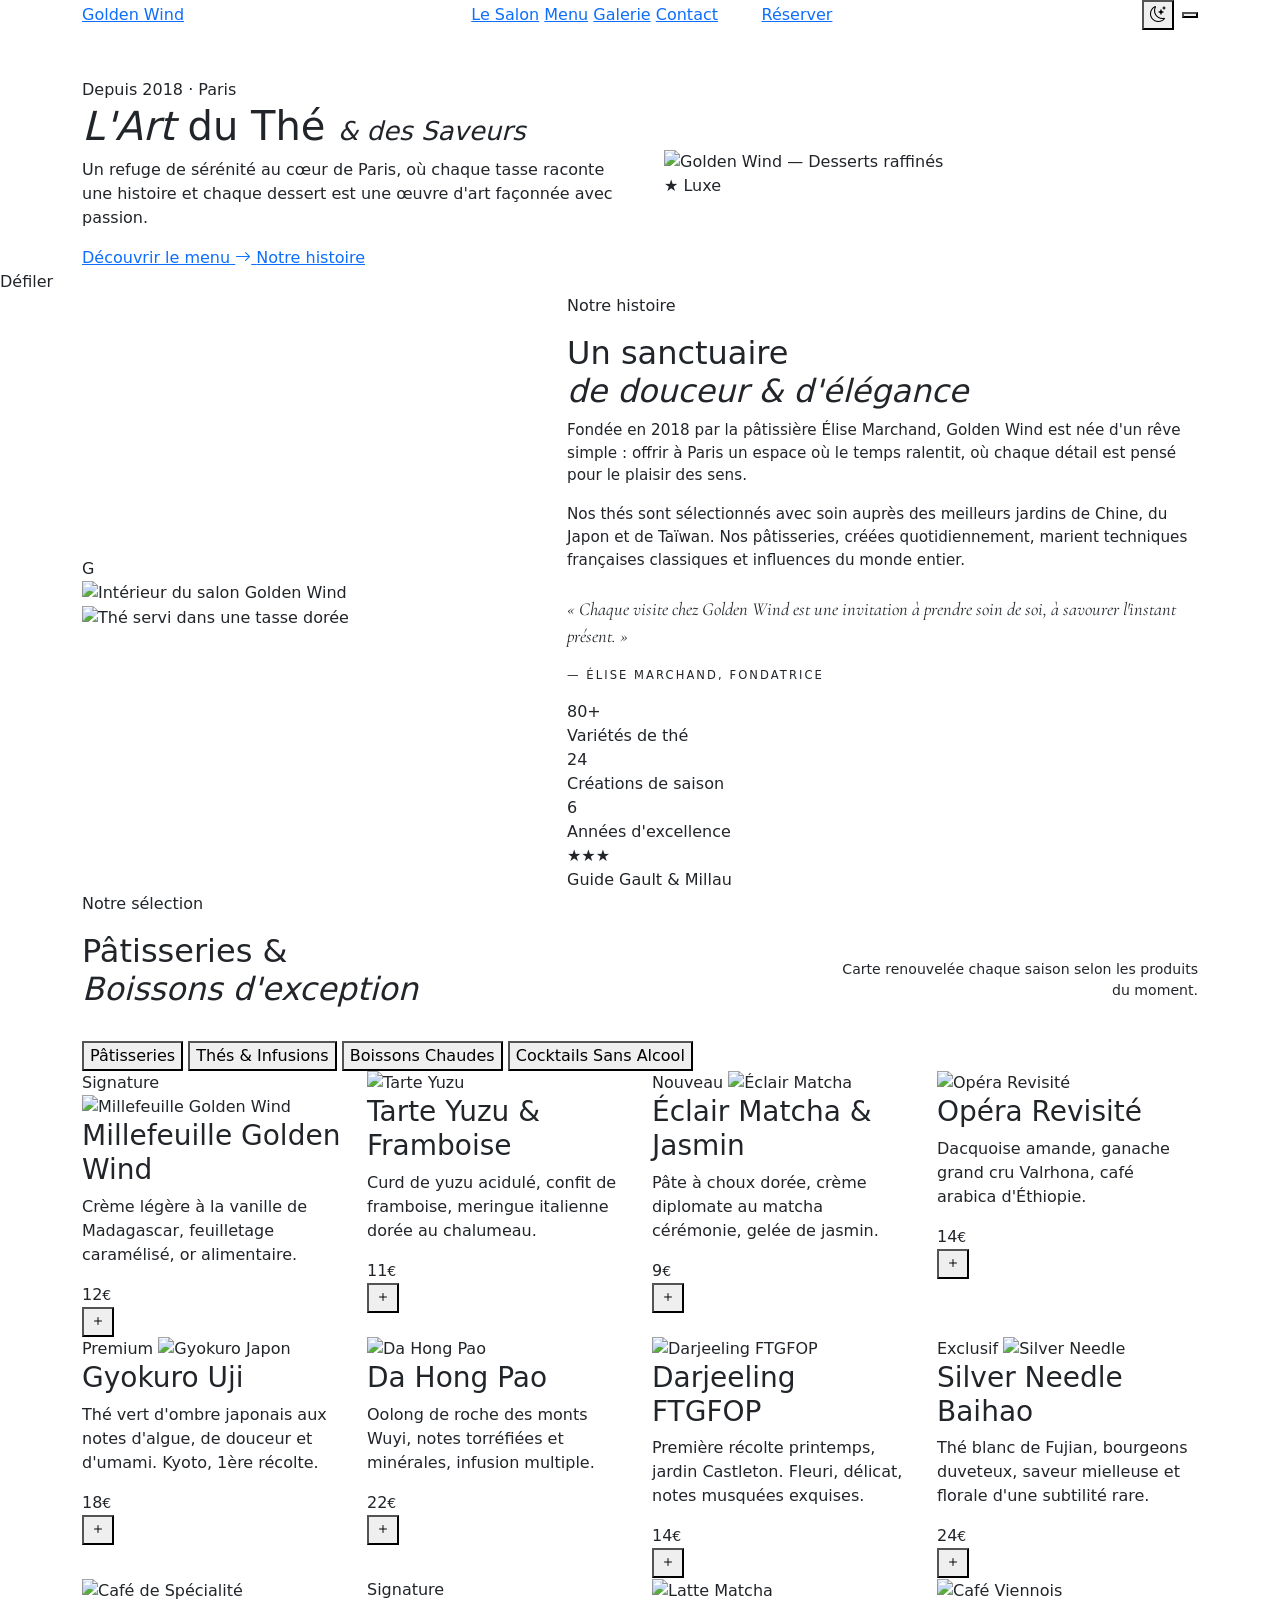
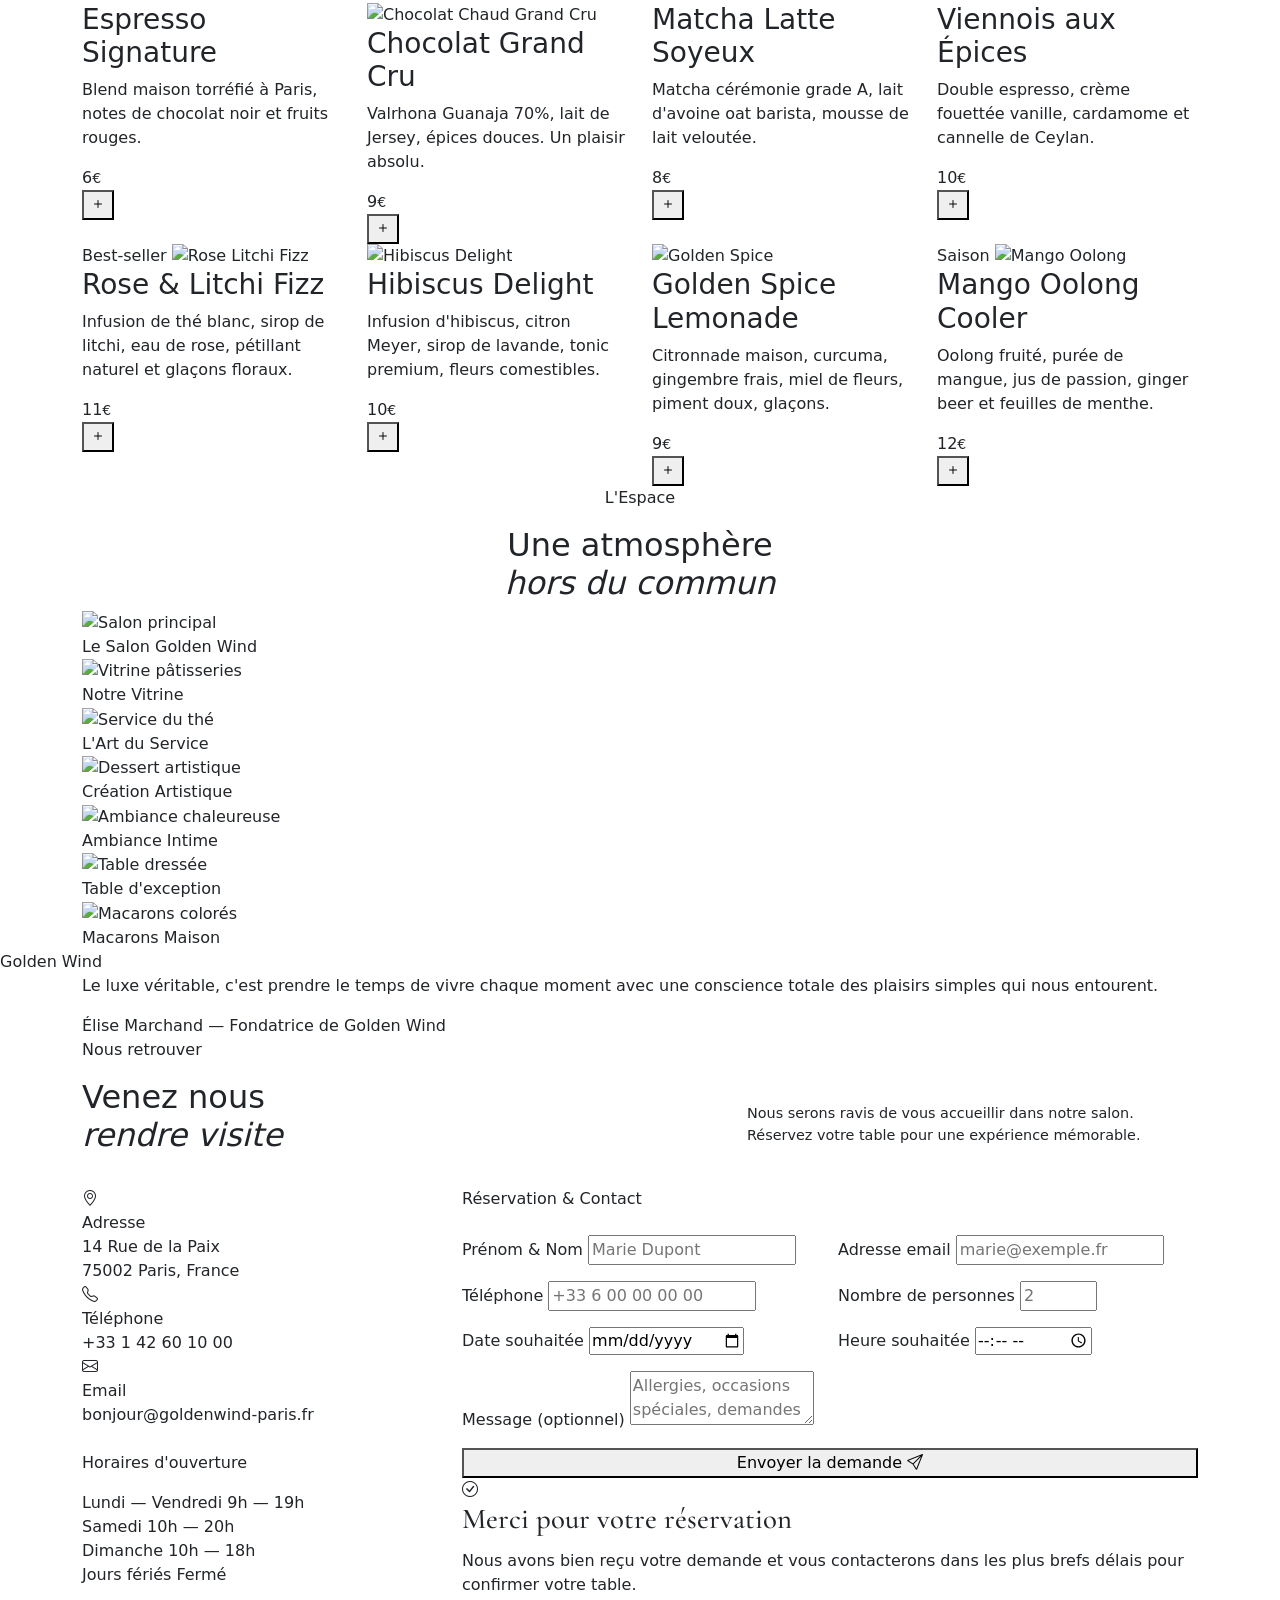
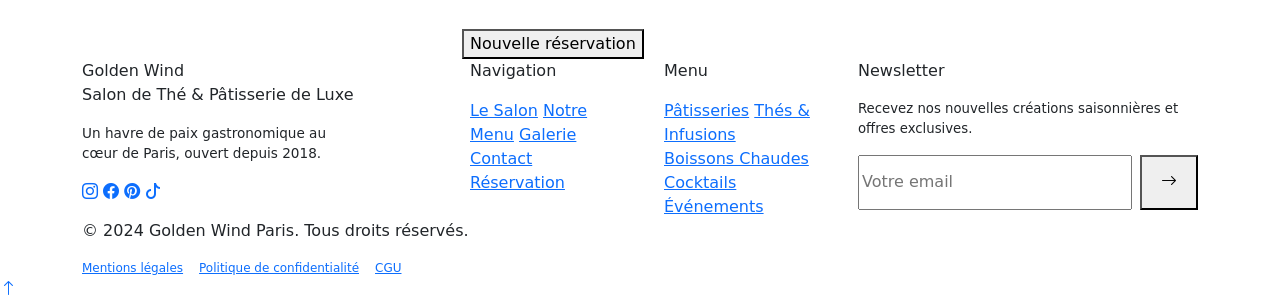
==== commit 63be5231: "Update stylesheet link to use style.css" ====
--- a/index.html
+++ b/index.html
@@ -12,7 +12,7 @@
 
   <link href="https://cdn.jsdelivr.net/npm/bootstrap-icons@1.11.3/font/bootstrap-icons.min.css" rel="stylesheet" />
 
-  <link rel="stylesheet" href="style (2).css" />
+  <link rel="stylesheet" href="style.css" />
 </head>
 <body>
 
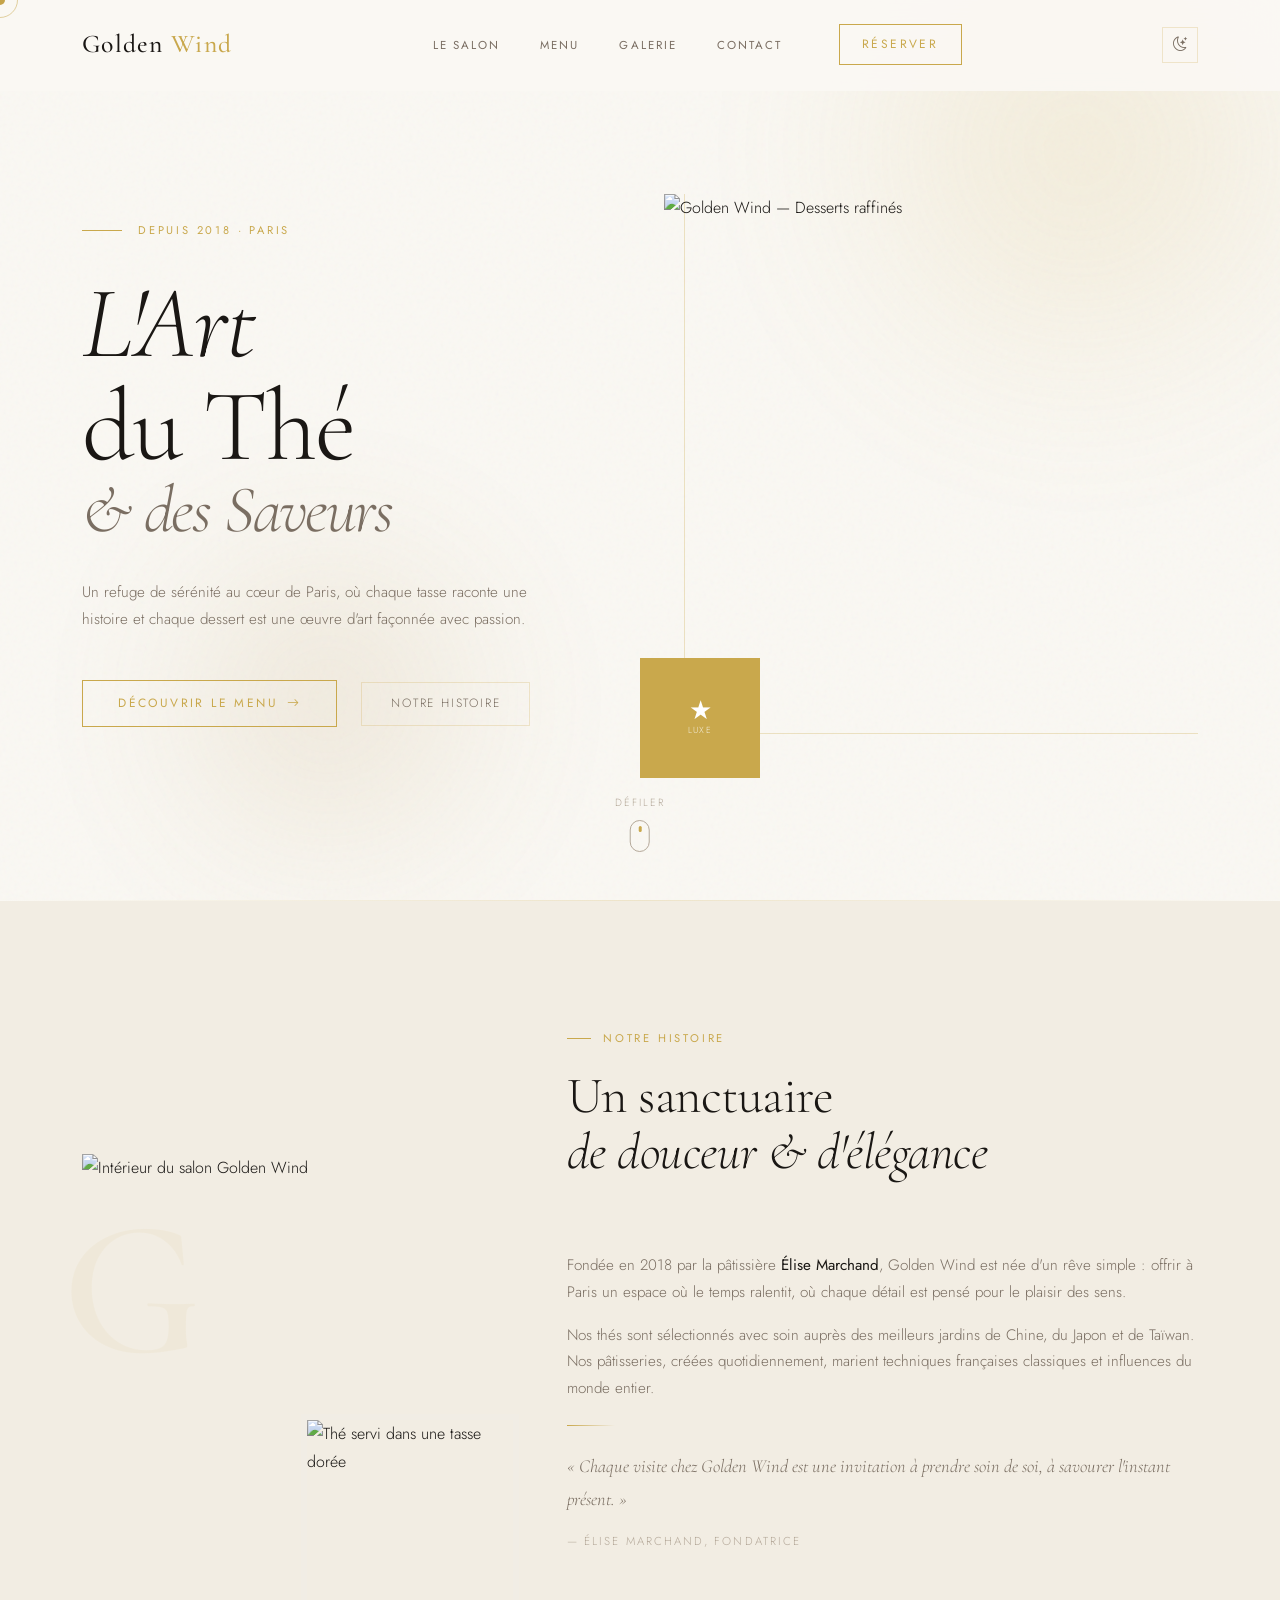
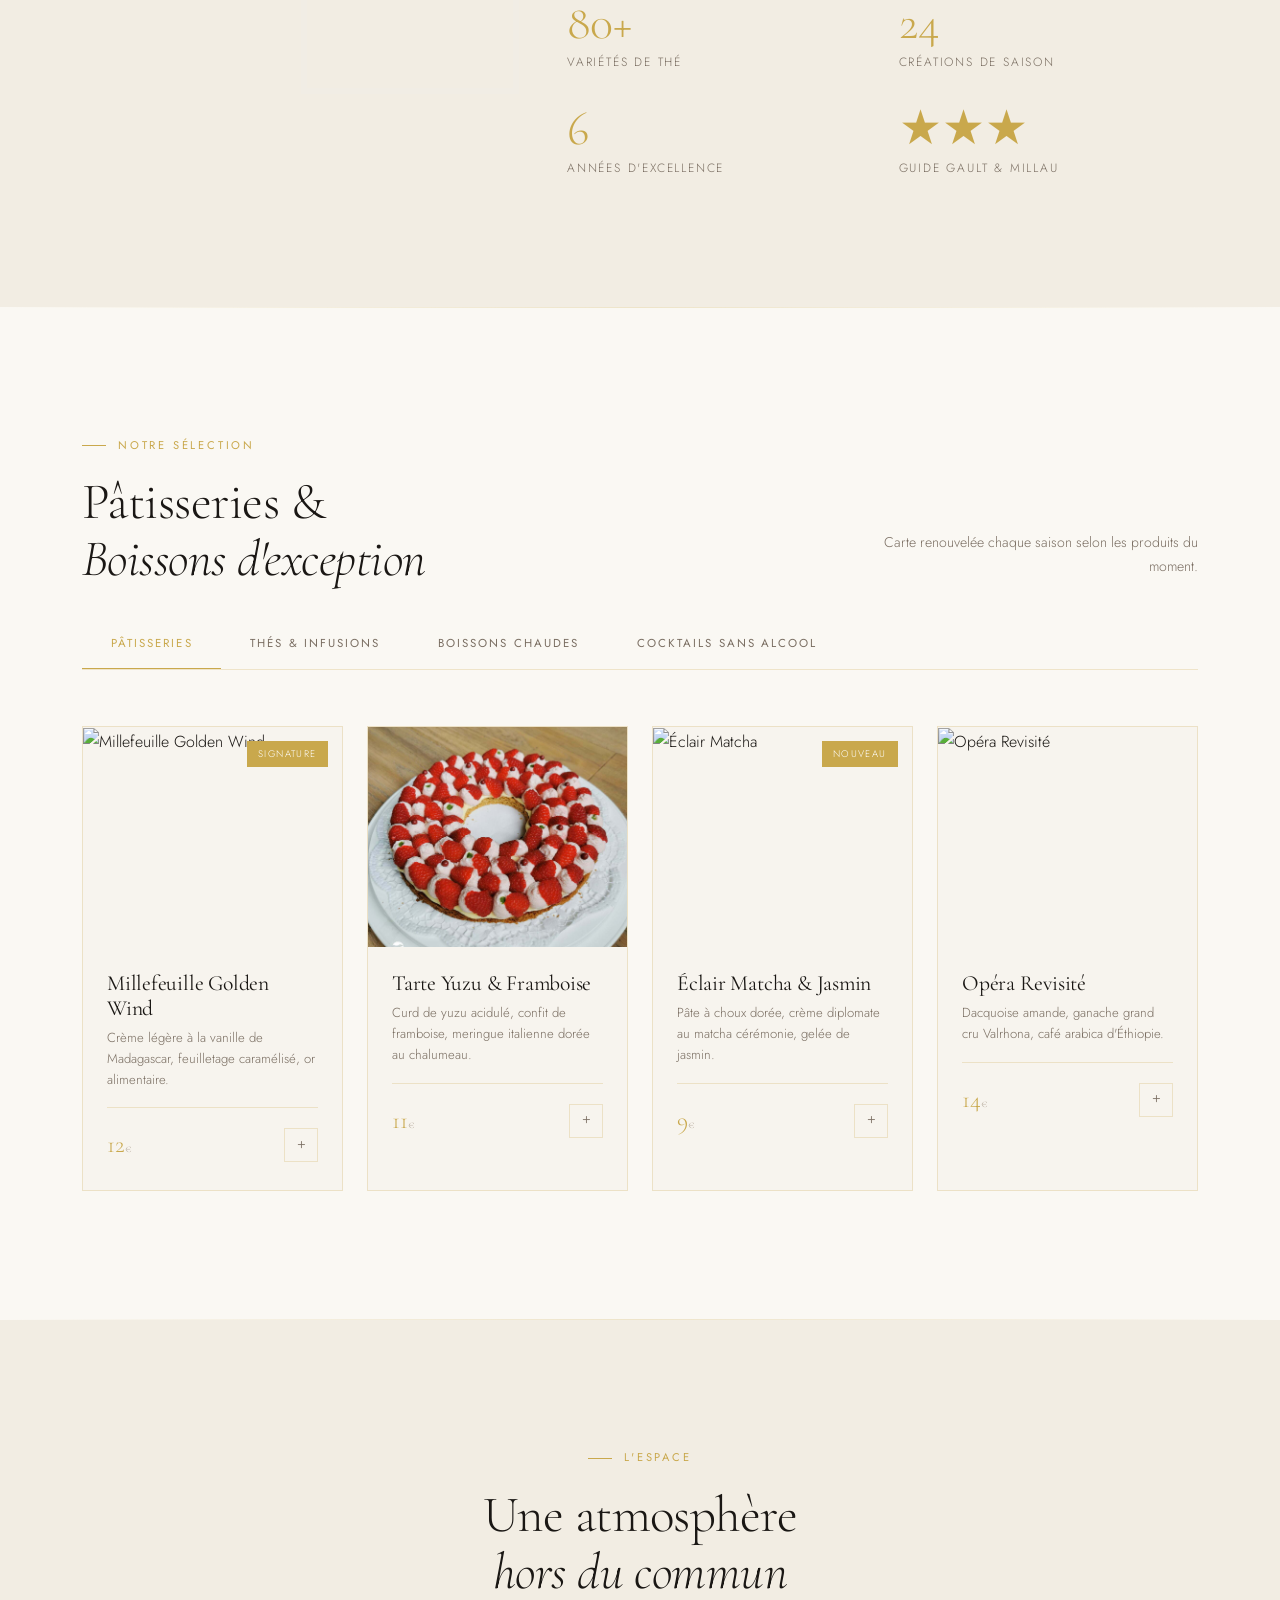
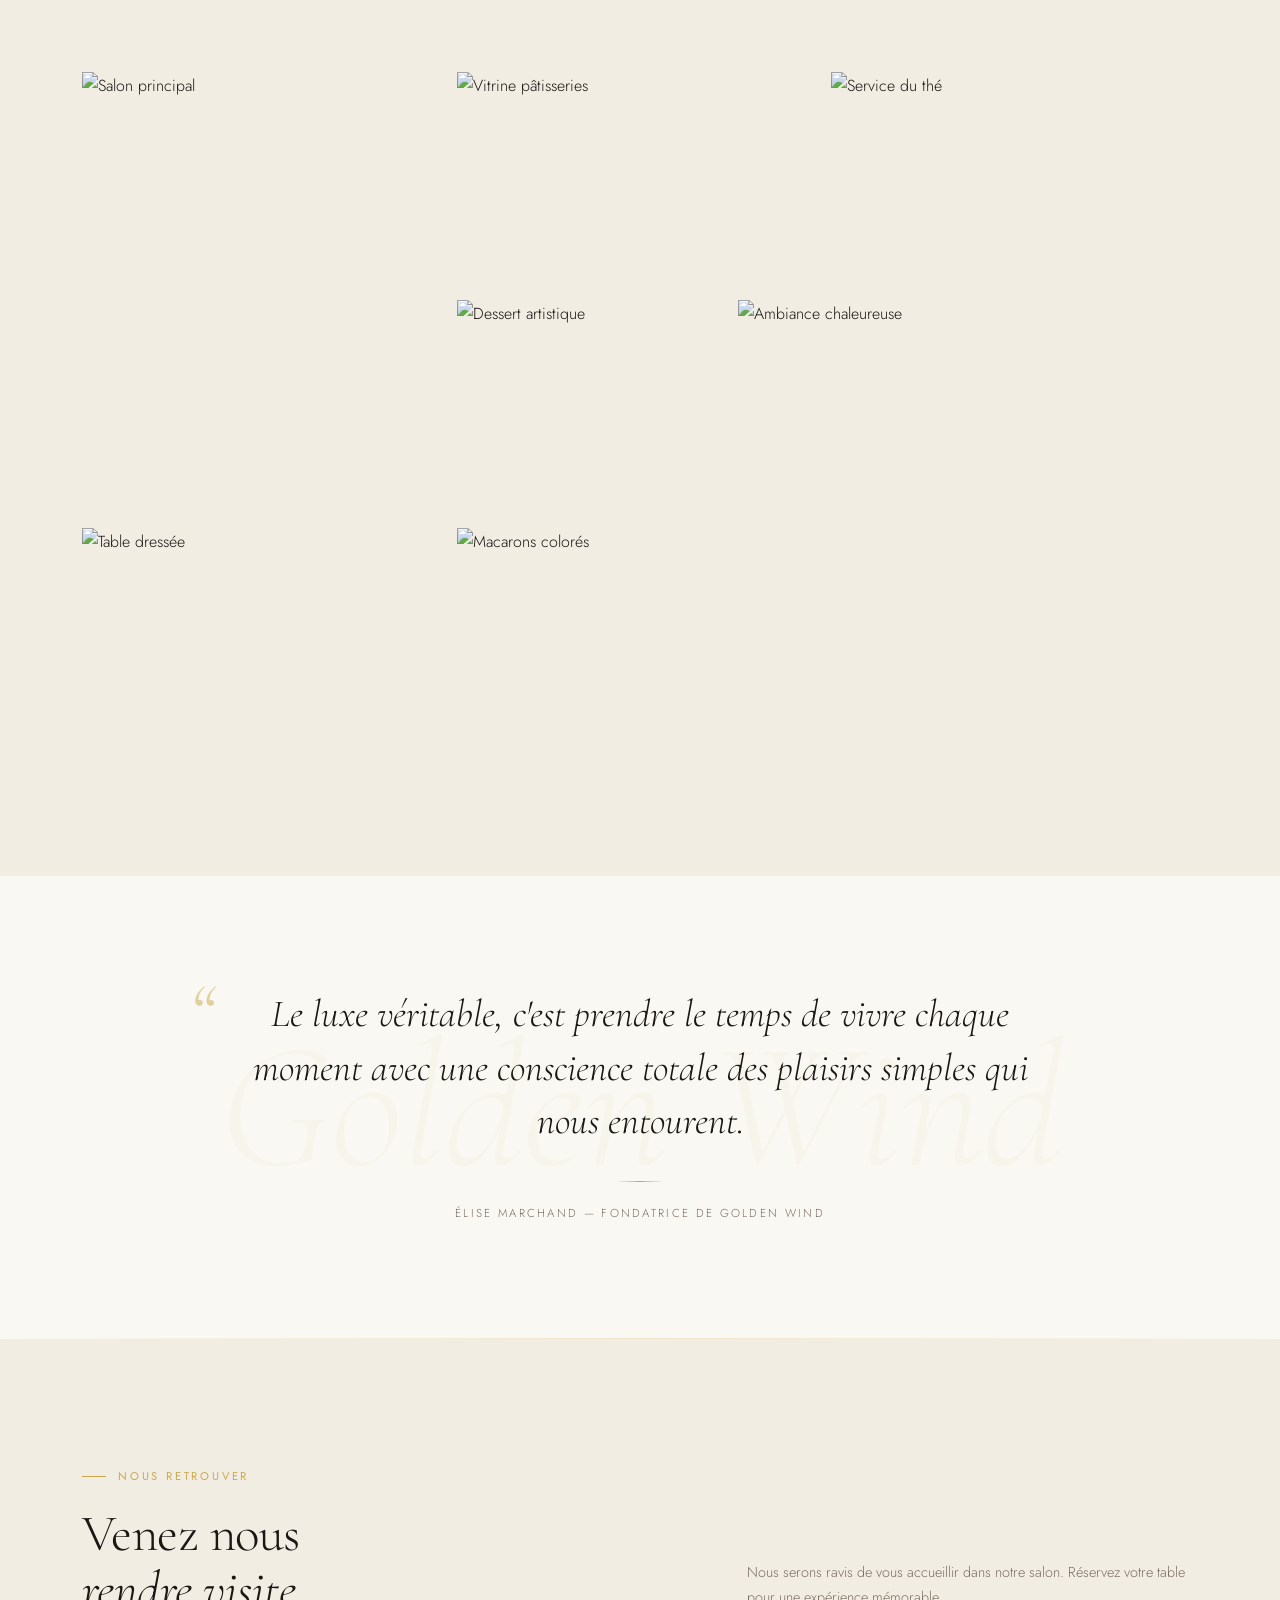
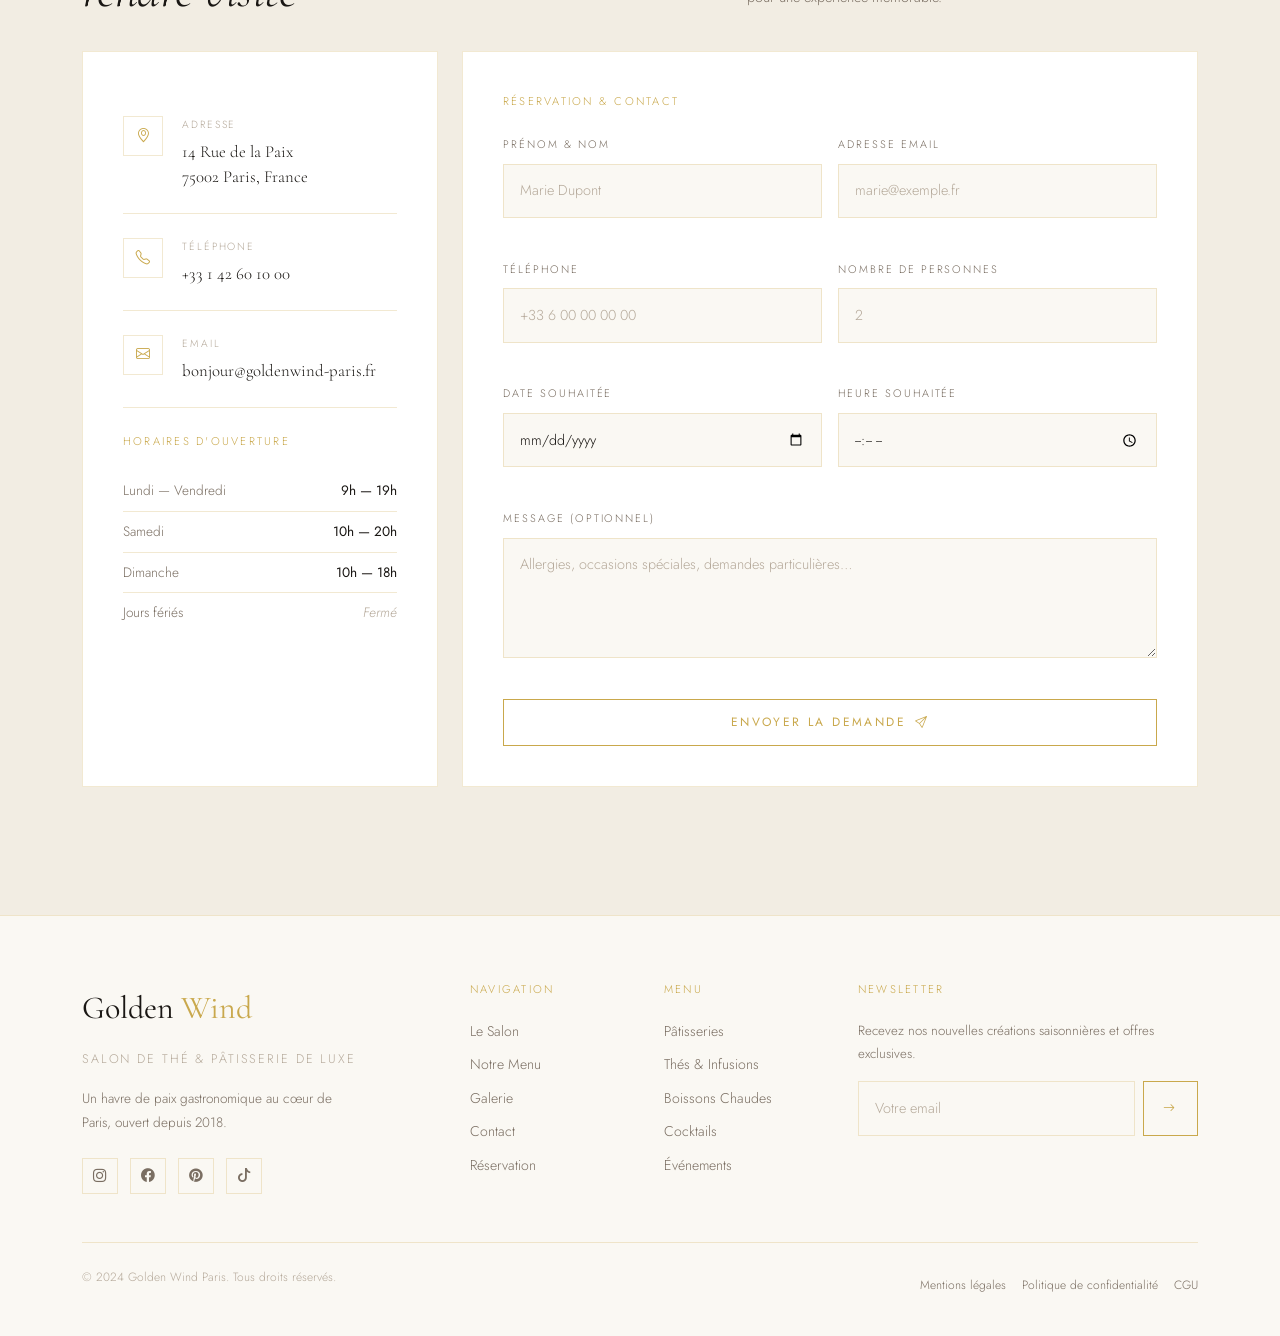
==== commit 715f8dc1: "Update image source for Chocolat Chaud Grand Cru" ====
--- a/index.html
+++ b/index.html
@@ -412,7 +412,7 @@
             <div class="menu-card">
               <div class="menu-card-img">
                 <span class="menu-card-tag">Signature</span>
-                <img src="grand.webp" alt="Chocolat Chaud Grand Cru" />
+                <img src="https://lilianbonnefoi.com/boutique/wp-content/uploads/2017/03/Le-Marie-Galante-chocolat-grand-cru-et-vanille-de-Madagascar.jpg" alt="Chocolat Chaud Grand Cru" />
               </div>
               <div class="menu-card-body">
                 <h3 class="menu-card-name">Chocolat Grand Cru</h3>
--- a/style.css
+++ b/style.css
@@ -0,0 +1,1014 @@
+
+:root {
+  --gold:        #C9A84C;
+  --gold-light:  #E8D5A3;
+  --gold-dim:    #A07830;
+
+  --bg:          #FAF8F3;
+  --bg-alt:      #F2EDE3;
+  --surface:     #FFFFFF;
+  --surface-2:   #F7F4EE;
+  --text:        #1A1714;
+  --text-muted:  #7A6E62;
+  --text-faint:  #B5A99A;
+  --border:      rgba(201,168,76,.25);
+  --shadow:      rgba(26,23,20,.08);
+  --nav-bg:      rgba(250,248,243,.92);
+}
+
+[data-theme="dark"] {
+  --bg:          #0F0D0B;
+  --bg-alt:      #1A1714;
+  --surface:     #181411;
+  --surface-2:   #221E1A;
+  --text:        #F0EAE0;
+  --text-muted:  #9A8E82;
+  --text-faint:  #5A504A;
+  --border:      rgba(201,168,76,.18);
+  --shadow:      rgba(0,0,0,.35);
+  --nav-bg:      rgba(15,13,11,.92);
+}
+
+
+*, *::before, *::after { box-sizing: border-box; margin: 0; padding: 0; }
+
+html { scroll-behavior: smooth; }
+
+body {
+  background: var(--bg);
+  color: var(--text);
+  font-family: 'Jost', sans-serif;
+  font-weight: 300;
+  line-height: 1.75;
+  transition: background .4s, color .4s;
+  overflow-x: hidden;
+}
+
+
+body { cursor: none; }
+* { cursor: none !important; }
+
+#cursor {
+  position: fixed;
+  width: 10px; height: 10px;
+  border-radius: 50%;
+  background: var(--gold);
+  pointer-events: none;
+  z-index: 9999;
+  transform: translate(-50%,-50%);
+  transition: transform .1s, width .3s, height .3s, opacity .3s;
+  mix-blend-mode: multiply;
+}
+#cursor-ring {
+  position: fixed;
+  width: 36px; height: 36px;
+  border-radius: 50%;
+  border: 1px solid var(--gold);
+  pointer-events: none;
+  z-index: 9998;
+  transform: translate(-50%,-50%);
+  transition: transform .18s ease, width .3s, height .3s, opacity .3s;
+  opacity: .5;
+}
+[data-theme="dark"] #cursor { mix-blend-mode: screen; }
+
+
+::selection { background: var(--gold); color: #fff; }
+
+
+::-webkit-scrollbar { width: 4px; }
+::-webkit-scrollbar-track { background: var(--bg); }
+::-webkit-scrollbar-thumb { background: var(--gold); border-radius: 2px; }
+
+
+h1, h2, h3, h4 {
+  font-family: 'Cormorant Garamond', serif;
+  font-weight: 400;
+  line-height: 1.15;
+  letter-spacing: -.01em;
+}
+
+.display-serif {
+  font-family: 'Cormorant Garamond', serif;
+  font-weight: 300;
+  font-style: italic;
+}
+
+.label-caps {
+  font-family: 'Jost', sans-serif;
+  font-weight: 400;
+  font-size: .7rem;
+  letter-spacing: .25em;
+  text-transform: uppercase;
+  color: var(--gold);
+}
+
+.gold { color: var(--gold); }
+.text-muted-custom { color: var(--text-muted); }
+
+
+.gold-divider {
+  width: 48px; height: 1px;
+  background: linear-gradient(90deg, transparent, var(--gold), transparent);
+  margin: 0 auto;
+}
+.gold-divider-left {
+  width: 48px; height: 1px;
+  background: linear-gradient(90deg, var(--gold), transparent);
+}
+
+
+.btn-gold {
+  display: inline-flex;
+  align-items: center;
+  gap: .55rem;
+  padding: .75rem 2.2rem;
+  background: transparent;
+  border: 1px solid var(--gold);
+  color: var(--gold);
+  font-family: 'Jost', sans-serif;
+  font-weight: 400;
+  font-size: .75rem;
+  letter-spacing: .2em;
+  text-transform: uppercase;
+  text-decoration: none;
+  position: relative;
+  overflow: hidden;
+  transition: color .35s;
+}
+.btn-gold::before {
+  content: '';
+  position: absolute;
+  inset: 0;
+  background: var(--gold);
+  transform: translateX(-101%);
+  transition: transform .35s cubic-bezier(.77,0,.18,1);
+}
+.btn-gold:hover { color: #fff; }
+.btn-gold:hover::before { transform: translateX(0); }
+.btn-gold span, .btn-gold i { position: relative; z-index: 1; }
+
+.btn-ghost {
+  display: inline-flex;
+  align-items: center;
+  gap: .5rem;
+  padding: .65rem 1.8rem;
+  background: transparent;
+  border: 1px solid var(--border);
+  color: var(--text-muted);
+  font-family: 'Jost', sans-serif;
+  font-weight: 300;
+  font-size: .75rem;
+  letter-spacing: .15em;
+  text-transform: uppercase;
+  text-decoration: none;
+  transition: border-color .3s, color .3s;
+}
+.btn-ghost:hover { border-color: var(--gold); color: var(--gold); }
+
+
+#mainNav {
+  position: fixed;
+  top: 0; left: 0; right: 0;
+  z-index: 1000;
+  padding: 1.4rem 0;
+  background: var(--nav-bg);
+  backdrop-filter: blur(18px);
+  border-bottom: 1px solid transparent;
+  transition: padding .4s, border-color .4s, background .4s;
+}
+#mainNav.scrolled {
+  padding: .9rem 0;
+  border-color: var(--border);
+}
+.nav-brand {
+  font-family: 'Cormorant Garamond', serif;
+  font-size: 1.6rem;
+  font-weight: 500;
+  letter-spacing: .05em;
+  color: var(--text);
+  text-decoration: none;
+  transition: color .3s;
+}
+.nav-brand span { color: var(--gold); }
+
+.nav-link-item {
+  font-family: 'Jost', sans-serif;
+  font-size: .72rem;
+  font-weight: 400;
+  letter-spacing: .18em;
+  text-transform: uppercase;
+  color: var(--text-muted);
+  text-decoration: none;
+  padding: .3rem 0;
+  position: relative;
+  transition: color .3s;
+}
+.nav-link-item::after {
+  content: '';
+  position: absolute;
+  bottom: 0; left: 0;
+  width: 0; height: 1px;
+  background: var(--gold);
+  transition: width .35s cubic-bezier(.77,0,.18,1);
+}
+.nav-link-item:hover { color: var(--gold); }
+.nav-link-item:hover::after { width: 100%; }
+
+
+#themeToggle {
+  width: 36px; height: 36px;
+  border: 1px solid var(--border);
+  background: transparent;
+  color: var(--text-muted);
+  display: flex; align-items: center; justify-content: center;
+  font-size: .9rem;
+  transition: border-color .3s, color .3s, transform .3s;
+}
+#themeToggle:hover { border-color: var(--gold); color: var(--gold); transform: rotate(20deg); }
+
+
+.hamburger {
+  width: 36px; height: 36px;
+  border: 1px solid var(--border);
+  background: transparent;
+  display: none;
+  flex-direction: column;
+  justify-content: center;
+  align-items: center;
+  gap: 5px;
+  transition: border-color .3s;
+}
+.hamburger:hover { border-color: var(--gold); }
+.hamburger span {
+  display: block;
+  width: 18px; height: 1px;
+  background: var(--text);
+  transition: transform .3s, opacity .3s, background .3s;
+}
+.hamburger.active span:nth-child(1) { transform: translateY(6px) rotate(45deg); }
+.hamburger.active span:nth-child(2) { opacity: 0; }
+.hamburger.active span:nth-child(3) { transform: translateY(-6px) rotate(-45deg); }
+
+@media (max-width: 991px) {
+  .hamburger { display: flex; }
+  .nav-links {
+    position: fixed;
+    top: 0; right: -100%;
+    width: min(320px, 85vw);
+    height: 100vh;
+    background: var(--surface);
+    border-left: 1px solid var(--border);
+    padding: 6rem 2.5rem 3rem;
+    display: flex;
+    flex-direction: column;
+    gap: 2rem;
+    transition: right .45s cubic-bezier(.77,0,.18,1);
+    z-index: 999;
+  }
+  .nav-links.open { right: 0; }
+  .nav-link-item { font-size: .9rem; }
+  .nav-overlay {
+    position: fixed;
+    inset: 0;
+    background: rgba(0,0,0,.4);
+    opacity: 0;
+    pointer-events: none;
+    transition: opacity .4s;
+    z-index: 998;
+  }
+  .nav-overlay.show { opacity: 1; pointer-events: all; }
+}
+@media (min-width: 992px) {
+  .nav-links { display: flex; align-items: center; gap: 2.5rem; }
+  .nav-overlay { display: none; }
+}
+
+
+#hero {
+  min-height: 100vh;
+  display: flex;
+  align-items: center;
+  position: relative;
+  overflow: hidden;
+  background: var(--bg);
+}
+
+.hero-bg { position: absolute; inset: 0; z-index: 0; }
+
+.hero-orb {
+  position: absolute;
+  border-radius: 50%;
+  filter: blur(80px);
+  opacity: .18;
+}
+.hero-orb-1 {
+  width: 600px; height: 600px;
+  top: -150px; right: -100px;
+  background: radial-gradient(circle, var(--gold), transparent 70%);
+}
+.hero-orb-2 {
+  width: 400px; height: 400px;
+  bottom: 0; left: 10%;
+  background: radial-gradient(circle, var(--gold-dim), transparent 70%);
+}
+
+.hero-grain {
+  position: absolute;
+  inset: 0;
+  opacity: .04;
+  background-image: url("data:image/svg+xml,%3Csvg viewBox='0 0 256 256' xmlns='http://www.w3.org/2000/svg'%3E%3Cfilter id='noise'%3E%3CfeTurbulence type='fractalNoise' baseFrequency='0.9' numOctaves='4' stitchTiles='stitch'/%3E%3C/filter%3E%3Crect width='100%25' height='100%25' filter='url(%23noise)'/%3E%3C/svg%3E");
+}
+
+.hero-content { position: relative; z-index: 1; }
+
+.hero-eyebrow {
+  display: flex;
+  align-items: center;
+  gap: 1rem;
+  margin-bottom: 2rem;
+}
+.hero-eyebrow::before {
+  content: '';
+  display: block;
+  width: 40px; height: 1px;
+  background: var(--gold);
+}
+
+.hero-title {
+  font-family: 'Cormorant Garamond', serif;
+  font-size: clamp(3.5rem, 8vw, 7.5rem);
+  font-weight: 300;
+  line-height: 1.0;
+  letter-spacing: -.02em;
+  margin-bottom: 2.2rem;
+}
+.hero-title em  { display: block; font-style: italic; font-weight: 300; }
+.hero-title strong { display: block; font-weight: 500; color: var(--gold); }
+
+.hero-desc {
+  max-width: 480px;
+  color: var(--text-muted);
+  font-weight: 300;
+  font-size: .95rem;
+  margin-bottom: 3rem;
+}
+
+.hero-actions { display: flex; align-items: center; gap: 1.5rem; flex-wrap: wrap; }
+
+
+.hero-image-panel { position: relative; }
+
+.hero-img-frame { position: relative; overflow: hidden; }
+.hero-img-frame::before {
+  content: '';
+  position: absolute;
+  top: -20px; right: -20px;
+  width: 100%; height: 100%;
+  border: 1px solid var(--gold);
+  opacity: .3;
+  z-index: 0;
+  transition: opacity .4s;
+}
+.hero-img-frame:hover::before { opacity: .6; }
+.hero-img-frame img {
+  position: relative;
+  z-index: 1;
+  width: 100%;
+  height: 560px;
+  object-fit: cover;
+  display: block;
+  filter: saturate(.9);
+  transition: transform .8s cubic-bezier(.25,.46,.45,.94), filter .4s;
+}
+.hero-img-frame:hover img { transform: scale(1.04); filter: saturate(1); }
+
+
+.hero-badge {
+  position: absolute;
+  bottom: -24px; left: -24px;
+  width: 120px; height: 120px;
+  background: var(--gold);
+  display: flex;
+  flex-direction: column;
+  align-items: center;
+  justify-content: center;
+  z-index: 2;
+}
+.hero-badge-inner {
+  position: absolute;
+  inset: 0;
+  display: flex;
+  flex-direction: column;
+  align-items: center;
+  justify-content: center;
+}
+.hero-badge .badge-year {
+  font-family: 'Cormorant Garamond', serif;
+  font-size: 1.6rem;
+  font-weight: 500;
+  color: #fff;
+  line-height: 1;
+}
+.hero-badge .badge-text {
+  font-size: .55rem;
+  letter-spacing: .15em;
+  text-transform: uppercase;
+  color: rgba(255,255,255,.8);
+}
+
+
+.scroll-indicator {
+  position: absolute;
+  bottom: 3rem;
+  left: 50%;
+  transform: translateX(-50%);
+  display: flex;
+  flex-direction: column;
+  align-items: center;
+  gap: .5rem;
+}
+.scroll-indicator span {
+  font-size: .65rem;
+  letter-spacing: .2em;
+  text-transform: uppercase;
+  color: var(--text-faint);
+}
+.scroll-mouse {
+  width: 20px; height: 32px;
+  border: 1px solid var(--text-faint);
+  border-radius: 10px;
+  display: flex;
+  justify-content: center;
+  padding-top: 5px;
+}
+.scroll-dot {
+  width: 3px; height: 6px;
+  background: var(--gold);
+  border-radius: 2px;
+  animation: scrollDot 1.8s ease infinite;
+}
+@keyframes scrollDot {
+  0%   { opacity: 1; transform: translateY(0); }
+  100% { opacity: 0; transform: translateY(12px); }
+}
+
+
+section { padding: 8rem 0; }
+
+.section-header { margin-bottom: 4.5rem; }
+.section-header .label-caps {
+  display: flex;
+  align-items: center;
+  gap: .75rem;
+  margin-bottom: 1.2rem;
+}
+.section-header .label-caps::before {
+  content: '';
+  display: block;
+  width: 24px; height: 1px;
+  background: var(--gold);
+}
+.section-title {
+  font-size: clamp(2.4rem, 4vw, 3.8rem);
+  font-weight: 300;
+  line-height: 1.1;
+}
+.section-title em { font-style: italic; }
+.section-desc {
+  max-width: 560px;
+  color: var(--text-muted);
+  font-size: .95rem;
+  margin-top: 1.2rem;
+}
+
+
+.reveal {
+  opacity: 0;
+  transform: translateY(32px);
+  transition: opacity .7s ease, transform .7s ease;
+}
+.reveal.visible { opacity: 1; transform: translateY(0); }
+.reveal-delay-1 { transition-delay: .1s; }
+.reveal-delay-2 { transition-delay: .2s; }
+.reveal-delay-3 { transition-delay: .3s; }
+.reveal-delay-4 { transition-delay: .4s; }
+.reveal-delay-5 { transition-delay: .5s; }
+
+
+#about { background: var(--bg-alt); }
+
+.about-image-wrap {
+  position: relative;
+  height: 100%;
+  min-height: 500px;
+}
+.about-img-main {
+  width: 75%;
+  height: 480px;
+  object-fit: cover;
+  display: block;
+  filter: saturate(.85);
+  transition: filter .5s;
+}
+.about-img-main:hover { filter: saturate(1); }
+.about-img-accent {
+  position: absolute;
+  bottom: -40px; right: 0;
+  width: 50%;
+  height: 280px;
+  object-fit: cover;
+  border: 6px solid var(--bg-alt);
+  filter: saturate(.85);
+  transition: filter .5s;
+}
+.about-img-accent:hover { filter: saturate(1); }
+
+.about-ornament {
+  position: absolute;
+  top: 40px; left: -20px;
+  font-family: 'Cormorant Garamond', serif;
+  font-size: 12rem;
+  font-weight: 600;
+  color: var(--gold);
+  opacity: .06;
+  line-height: 1;
+  pointer-events: none;
+  user-select: none;
+}
+
+.stat-grid { display: grid; grid-template-columns: 1fr 1fr; gap: 2rem; margin-top: 3rem; }
+.stat-number {
+  font-family: 'Cormorant Garamond', serif;
+  font-size: 3rem;
+  font-weight: 300;
+  color: var(--gold);
+  line-height: 1;
+}
+.stat-label {
+  font-size: .75rem;
+  letter-spacing: .15em;
+  text-transform: uppercase;
+  color: var(--text-muted);
+  margin-top: .3rem;
+}
+
+
+#menu { background: var(--bg); }
+
+.menu-tabs {
+  display: flex;
+  gap: 0;
+  border-bottom: 1px solid var(--border);
+  margin-bottom: 3.5rem;
+  overflow-x: auto;
+  scrollbar-width: none;
+}
+.menu-tabs::-webkit-scrollbar { display: none; }
+
+.menu-tab {
+  padding: .9rem 1.8rem;
+  font-family: 'Jost', sans-serif;
+  font-size: .72rem;
+  letter-spacing: .18em;
+  text-transform: uppercase;
+  color: var(--text-muted);
+  background: transparent;
+  border: none;
+  border-bottom: 2px solid transparent;
+  white-space: nowrap;
+  cursor: none !important;
+  transition: color .3s, border-color .3s;
+  margin-bottom: -1px;
+}
+.menu-tab:hover { color: var(--gold); }
+.menu-tab.active { color: var(--gold); border-bottom-color: var(--gold); }
+
+.menu-panel { display: none; }
+.menu-panel.active { display: block; }
+
+
+.menu-card {
+  background: var(--surface-2);
+  border: 1px solid var(--border);
+  overflow: hidden;
+  height: 100%;
+  transition: border-color .3s, transform .4s cubic-bezier(.25,.46,.45,.94), box-shadow .4s;
+}
+.menu-card:hover {
+  border-color: var(--gold);
+  transform: translateY(-6px);
+  box-shadow: 0 20px 50px var(--shadow);
+}
+.menu-card-img {
+  height: 220px;
+  overflow: hidden;
+  position: relative;
+}
+.menu-card-img::after {
+  content: '';
+  position: absolute;
+  inset: 0;
+  background: linear-gradient(to top, rgba(0,0,0,.3), transparent);
+  opacity: 0;
+  transition: opacity .4s;
+}
+.menu-card:hover .menu-card-img::after { opacity: 1; }
+.menu-card-img img {
+  width: 100%; height: 100%;
+  object-fit: cover;
+  transition: transform .7s cubic-bezier(.25,.46,.45,.94);
+}
+.menu-card:hover .menu-card-img img { transform: scale(1.08); }
+
+.menu-card-tag {
+  position: absolute;
+  top: 14px; right: 14px;
+  background: var(--gold);
+  color: #fff;
+  font-size: .6rem;
+  letter-spacing: .15em;
+  text-transform: uppercase;
+  padding: .3rem .7rem;
+  z-index: 1;
+}
+
+.menu-card-body { padding: 1.5rem; }
+.menu-card-name {
+  font-family: 'Cormorant Garamond', serif;
+  font-size: 1.35rem;
+  font-weight: 400;
+  margin-bottom: .4rem;
+}
+.menu-card-desc {
+  font-size: .82rem;
+  color: var(--text-muted);
+  margin-bottom: 1.1rem;
+  line-height: 1.6;
+}
+.menu-card-footer {
+  display: flex;
+  align-items: center;
+  justify-content: space-between;
+  padding-top: 1rem;
+  border-top: 1px solid var(--border);
+}
+.menu-price {
+  font-family: 'Cormorant Garamond', serif;
+  font-size: 1.5rem;
+  font-weight: 300;
+  color: var(--gold);
+}
+.menu-price small {
+  font-size: .7rem;
+  letter-spacing: .1em;
+  color: var(--text-faint);
+}
+.menu-add-btn {
+  width: 34px; height: 34px;
+  border: 1px solid var(--border);
+  background: transparent;
+  color: var(--text-muted);
+  display: flex; align-items: center; justify-content: center;
+  font-size: .9rem;
+  transition: border-color .3s, color .3s, background .3s;
+}
+.menu-add-btn:hover {
+  border-color: var(--gold);
+  background: var(--gold);
+  color: #fff;
+}
+
+
+#gallery { background: var(--bg-alt); }
+
+.gallery-grid {
+  display: grid;
+  grid-template-columns: repeat(12, 1fr);
+  grid-template-rows: repeat(3, 220px);
+  gap: 8px;
+}
+.g-item { overflow: hidden; position: relative; }
+.g-item:nth-child(1) { grid-column: 1/5;  grid-row: 1/3; }
+.g-item:nth-child(2) { grid-column: 5/9;  grid-row: 1/2; }
+.g-item:nth-child(3) { grid-column: 9/13; grid-row: 1/2; }
+.g-item:nth-child(4) { grid-column: 5/8;  grid-row: 2/3; }
+.g-item:nth-child(5) { grid-column: 8/13; grid-row: 2/4; }
+.g-item:nth-child(6) { grid-column: 1/5;  grid-row: 3/4; }
+.g-item:nth-child(7) { grid-column: 5/9;  grid-row: 3/4; }
+
+.g-item img {
+  width: 100%; height: 100%;
+  object-fit: cover;
+  display: block;
+  filter: saturate(.8);
+  transition: transform .7s cubic-bezier(.25,.46,.45,.94), filter .5s;
+}
+.g-item:hover img { transform: scale(1.06); filter: saturate(1.1); }
+
+.g-overlay {
+  position: absolute;
+  inset: 0;
+  background: linear-gradient(to top, rgba(0,0,0,.5), transparent 50%);
+  opacity: 0;
+  transition: opacity .4s;
+  display: flex;
+  align-items: flex-end;
+  padding: 1.2rem;
+}
+.g-item:hover .g-overlay { opacity: 1; }
+.g-caption {
+  font-family: 'Cormorant Garamond', serif;
+  font-size: 1rem;
+  color: #fff;
+  font-style: italic;
+}
+
+@media (max-width: 767px) {
+  .gallery-grid {
+    grid-template-columns: repeat(2, 1fr);
+    grid-template-rows: auto;
+  }
+  .g-item { grid-column: auto !important; grid-row: auto !important; height: 180px; }
+}
+
+
+#quote {
+  background: var(--bg);
+  padding: 7rem 0;
+  position: relative;
+  overflow: hidden;
+}
+.quote-bg-text {
+  position: absolute;
+  top: 50%; left: 50%;
+  transform: translate(-50%,-50%);
+  font-family: 'Cormorant Garamond', serif;
+  font-size: clamp(6rem, 14vw, 16rem);
+  font-style: italic;
+  font-weight: 300;
+  color: var(--gold);
+  opacity: .04;
+  white-space: nowrap;
+  pointer-events: none;
+  user-select: none;
+}
+.quote-text {
+  font-family: 'Cormorant Garamond', serif;
+  font-size: clamp(1.8rem, 3vw, 2.8rem);
+  font-weight: 300;
+  font-style: italic;
+  line-height: 1.4;
+  text-align: center;
+  max-width: 840px;
+  margin: 0 auto;
+  position: relative;
+}
+.quote-text::before {
+  content: '\201C';
+  font-size: 5rem;
+  color: var(--gold);
+  line-height: 0;
+  position: absolute;
+  top: 1.5rem;
+  left: -2rem;
+  opacity: .5;
+}
+.quote-author {
+  text-align: center;
+  margin-top: 2rem;
+  position: relative;
+}
+.quote-author span {
+  font-size: .72rem;
+  letter-spacing: .2em;
+  text-transform: uppercase;
+  color: var(--text-muted);
+}
+
+
+#contact { background: var(--bg-alt); }
+
+.contact-info-card {
+  background: var(--surface);
+  border: 1px solid var(--border);
+  padding: 2.5rem;
+  height: 100%;
+}
+.contact-info-item {
+  display: flex;
+  gap: 1.2rem;
+  align-items: flex-start;
+  padding: 1.5rem 0;
+  border-bottom: 1px solid var(--border);
+}
+.contact-info-item:last-of-type { border-bottom: none; }
+
+.contact-icon {
+  width: 40px; height: 40px;
+  border: 1px solid var(--border);
+  display: flex; align-items: center; justify-content: center;
+  color: var(--gold);
+  font-size: .9rem;
+  flex-shrink: 0;
+  transition: border-color .3s, background .3s;
+}
+.contact-info-item:hover .contact-icon {
+  border-color: var(--gold);
+  background: var(--gold);
+  color: #fff;
+}
+.contact-info-label {
+  font-size: .65rem;
+  letter-spacing: .18em;
+  text-transform: uppercase;
+  color: var(--text-faint);
+  margin-bottom: .3rem;
+}
+.contact-info-value {
+  font-family: 'Cormorant Garamond', serif;
+  font-size: 1.05rem;
+  line-height: 1.5;
+}
+
+
+.hours-row {
+  display: flex;
+  justify-content: space-between;
+  padding: .5rem 0;
+  border-bottom: 1px solid var(--border);
+  font-size: .85rem;
+}
+.hours-row:last-child { border-bottom: none; }
+.hours-day    { color: var(--text-muted); }
+.hours-time   { color: var(--text); font-weight: 400; }
+.hours-closed { color: var(--text-faint); font-style: italic; }
+
+
+.contact-form-wrap {
+  background: var(--surface);
+  border: 1px solid var(--border);
+  padding: 2.5rem;
+}
+.form-group-custom { margin-bottom: 1.6rem; }
+.form-label-custom {
+  display: block;
+  font-size: .68rem;
+  letter-spacing: .18em;
+  text-transform: uppercase;
+  color: var(--text-muted);
+  margin-bottom: .6rem;
+}
+.form-control-custom {
+  display: block;
+  width: 100%;
+  padding: .85rem 1rem;
+  background: var(--bg);
+  border: 1px solid var(--border);
+  color: var(--text);
+  font-family: 'Jost', sans-serif;
+  font-weight: 300;
+  font-size: .9rem;
+  transition: border-color .3s, box-shadow .3s;
+  outline: none;
+}
+.form-control-custom:focus {
+  border-color: var(--gold);
+  box-shadow: 0 0 0 3px rgba(201,168,76,.08);
+}
+textarea.form-control-custom { resize: vertical; min-height: 120px; }
+.form-control-custom::placeholder { color: var(--text-faint); }
+
+.form-success {
+  display: none;
+  text-align: center;
+  padding: 2rem;
+}
+.form-success i { font-size: 2.5rem; color: var(--gold); margin-bottom: 1rem; display: block; }
+.form-success p { color: var(--text-muted); font-size: .9rem; }
+
+
+footer {
+  background: var(--bg);
+  border-top: 1px solid var(--border);
+  padding: 4rem 0 2rem;
+}
+.footer-brand {
+  font-family: 'Cormorant Garamond', serif;
+  font-size: 2rem;
+  font-weight: 400;
+  color: var(--text);
+  margin-bottom: .8rem;
+}
+.footer-brand span { color: var(--gold); }
+.footer-tagline {
+  font-size: .78rem;
+  letter-spacing: .15em;
+  color: var(--text-faint);
+  text-transform: uppercase;
+}
+.footer-heading {
+  font-size: .7rem;
+  letter-spacing: .2em;
+  text-transform: uppercase;
+  color: var(--gold);
+  margin-bottom: 1.2rem;
+}
+.footer-link {
+  display: block;
+  font-size: .88rem;
+  color: var(--text-muted);
+  text-decoration: none;
+  margin-bottom: .55rem;
+  transition: color .3s;
+}
+.footer-link:hover { color: var(--gold); }
+.footer-social { display: flex; gap: .75rem; margin-top: 1.5rem; }
+.social-btn {
+  width: 36px; height: 36px;
+  border: 1px solid var(--border);
+  color: var(--text-muted);
+  display: flex; align-items: center; justify-content: center;
+  font-size: .85rem;
+  text-decoration: none;
+  transition: border-color .3s, color .3s, background .3s;
+}
+.social-btn:hover {
+  border-color: var(--gold);
+  background: var(--gold);
+  color: #fff;
+}
+.footer-bottom {
+  margin-top: 3rem;
+  padding-top: 1.5rem;
+  border-top: 1px solid var(--border);
+  display: flex;
+  justify-content: space-between;
+  align-items: center;
+  flex-wrap: wrap;
+  gap: 1rem;
+}
+.footer-copy {
+  font-size: .75rem;
+  color: var(--text-faint);
+}
+
+
+#progress {
+  position: fixed;
+  top: 0; left: 0;
+  height: 2px;
+  background: var(--gold);
+  width: 0%;
+  z-index: 10000;
+  transition: width .1s;
+}
+
+
+#backTop {
+  position: fixed;
+  bottom: 2rem; right: 2rem;
+  width: 44px; height: 44px;
+  border: 1px solid var(--border);
+  background: var(--surface);
+  color: var(--text-muted);
+  display: flex; align-items: center; justify-content: center;
+  font-size: .9rem;
+  opacity: 0;
+  transform: translateY(10px);
+  transition: opacity .3s, transform .3s, border-color .3s, color .3s;
+  z-index: 500;
+  text-decoration: none;
+}
+#backTop.visible { opacity: 1; transform: translateY(0); }
+#backTop:hover   { border-color: var(--gold); color: var(--gold); }
+
+
+.separator {
+  height: 1px;
+  background: linear-gradient(90deg, transparent, var(--border), transparent);
+  margin: 0;
+}
+
+img { max-width: 100%; }
+
+
+@media (max-width: 767px) {
+  section { padding: 5rem 0; }
+  .hero-img-frame img  { height: 360px; }
+  .hero-badge          { width: 90px; height: 90px; bottom: -16px; left: -10px; }
+  .hero-badge .badge-year { font-size: 1.2rem; }
+  .about-image-wrap    { min-height: 380px; }
+  .about-img-main      { width: 80%; height: 320px; }
+  .about-img-accent    { height: 200px; bottom: -30px; }
+  .stat-grid           { grid-template-columns: 1fr 1fr; gap: 1.2rem; }
+  .contact-form-wrap,
+  .contact-info-card   { padding: 1.5rem; }
+}
+
+@media (max-width: 575px) {
+  .hero-actions        { flex-direction: column; align-items: flex-start; }
+  .hero-title          { font-size: 3rem; }
+  .about-img-accent    { display: none; }
+  .stat-grid           { grid-template-columns: 1fr; }
+}
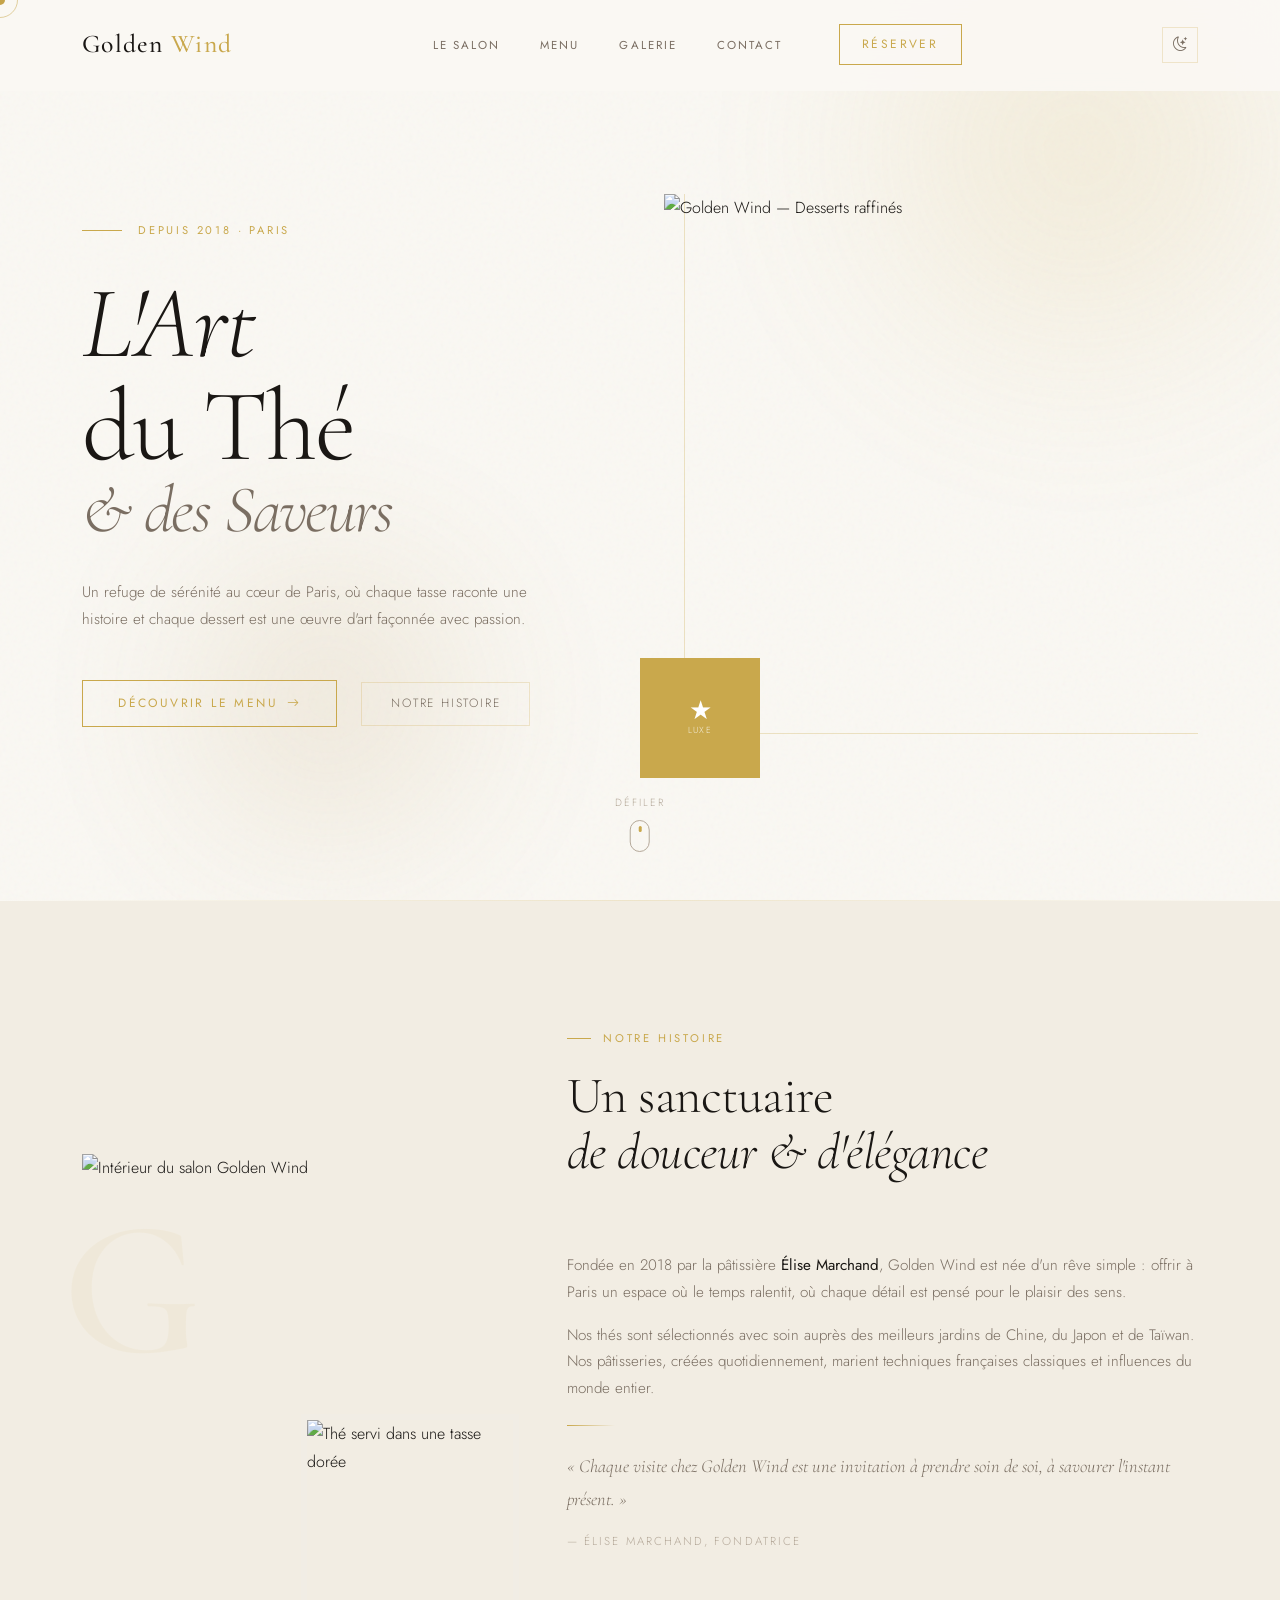
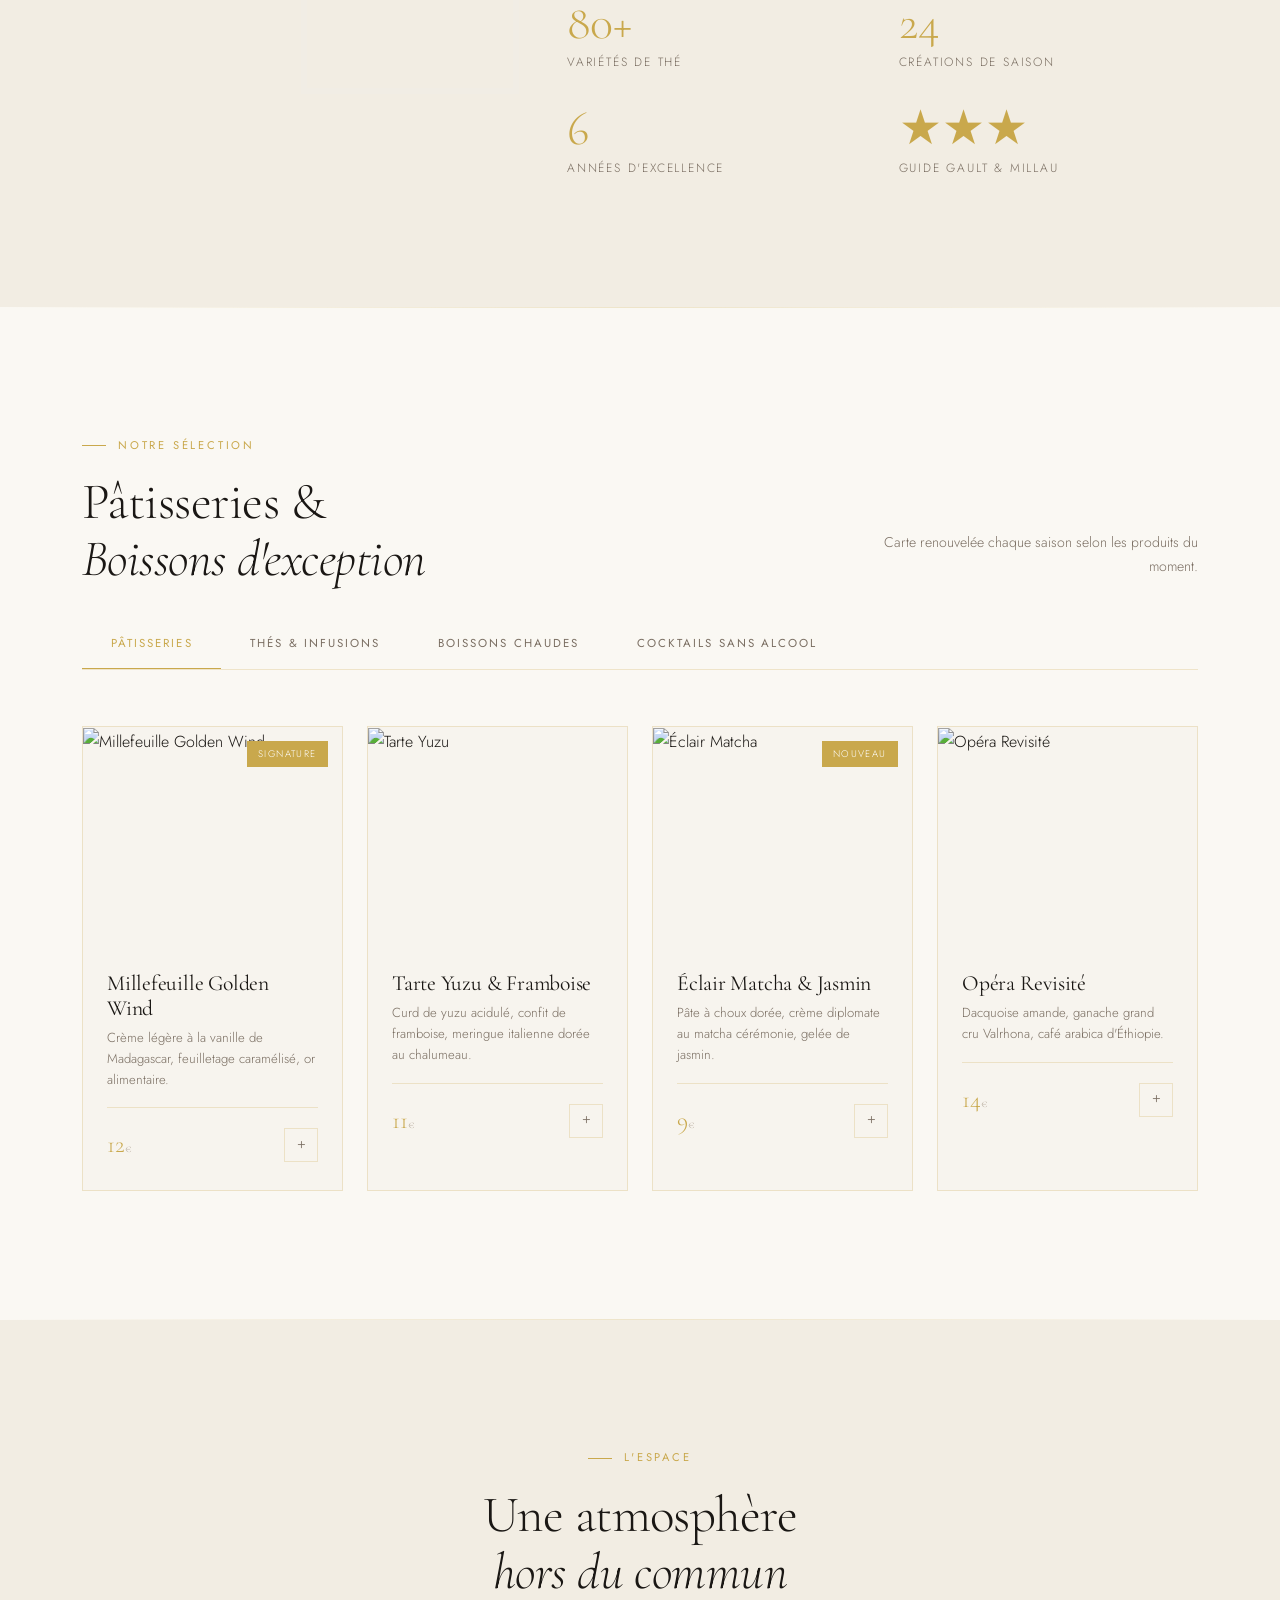
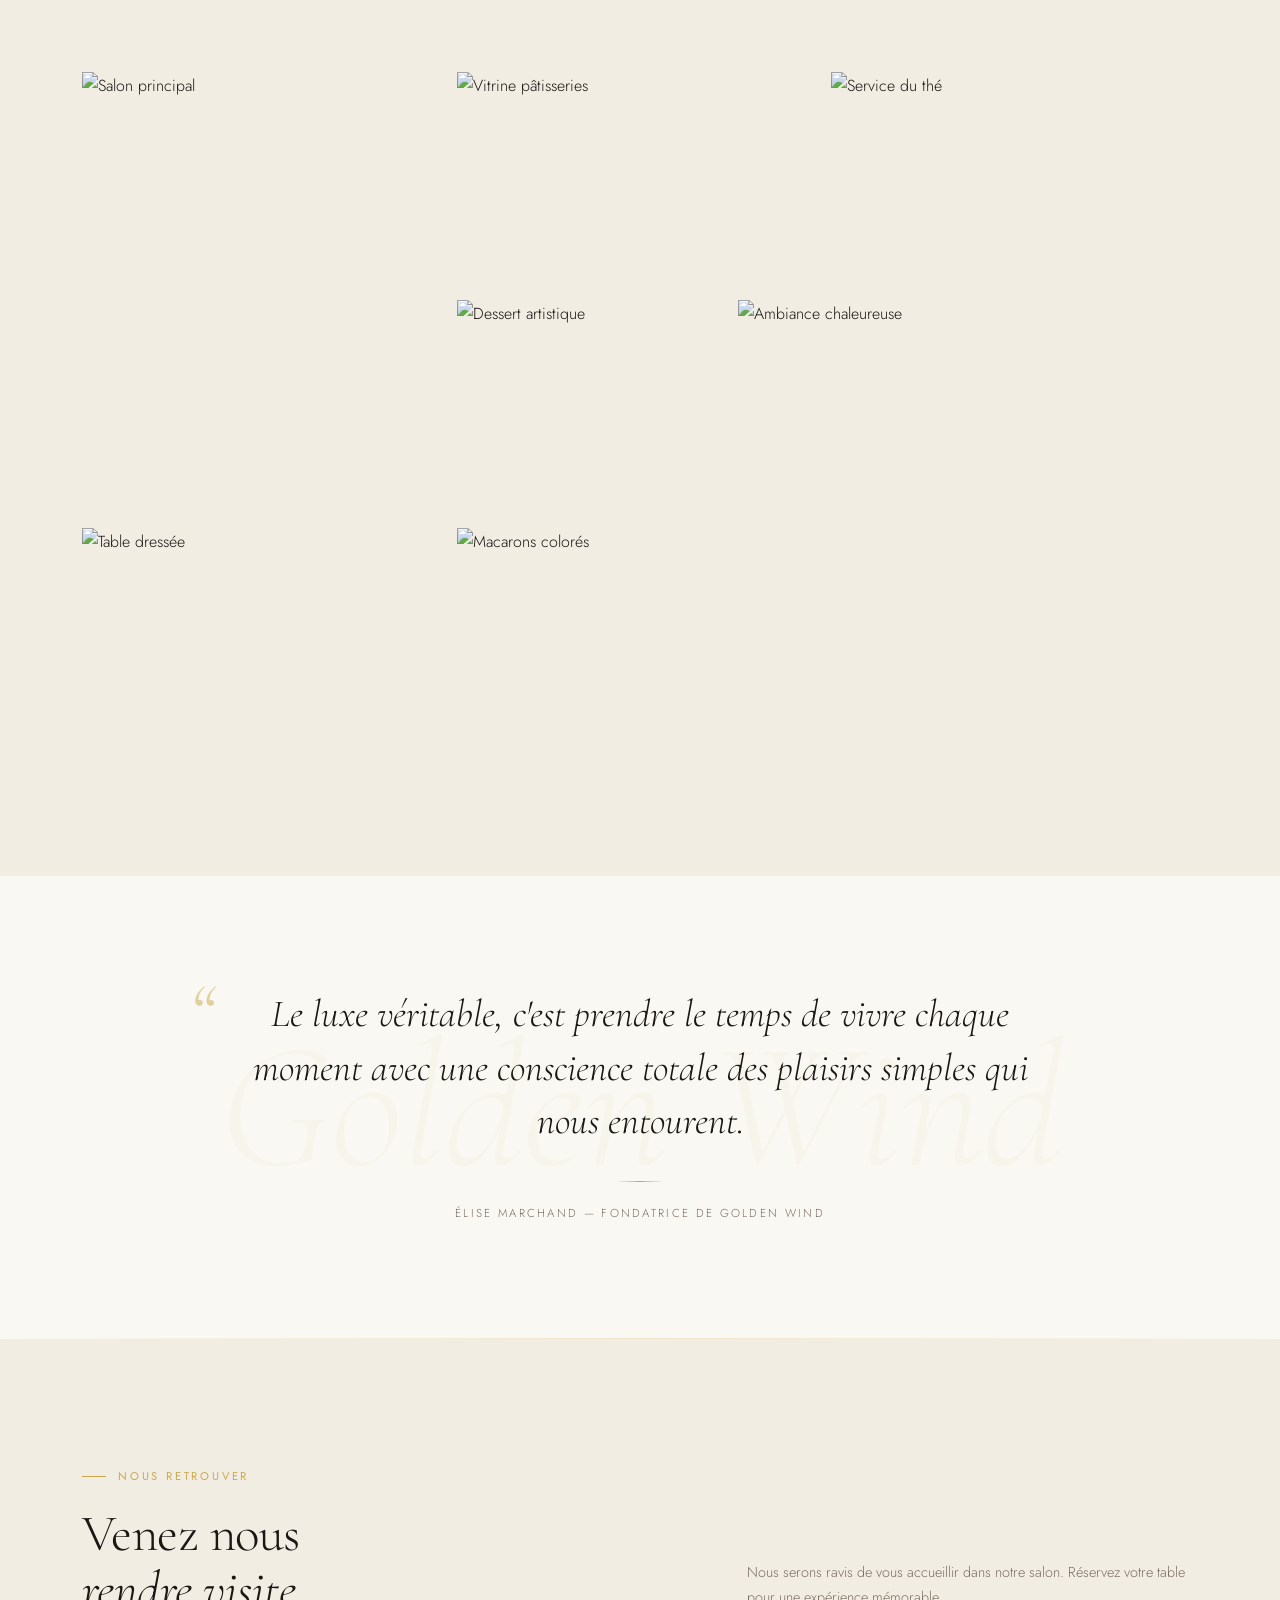
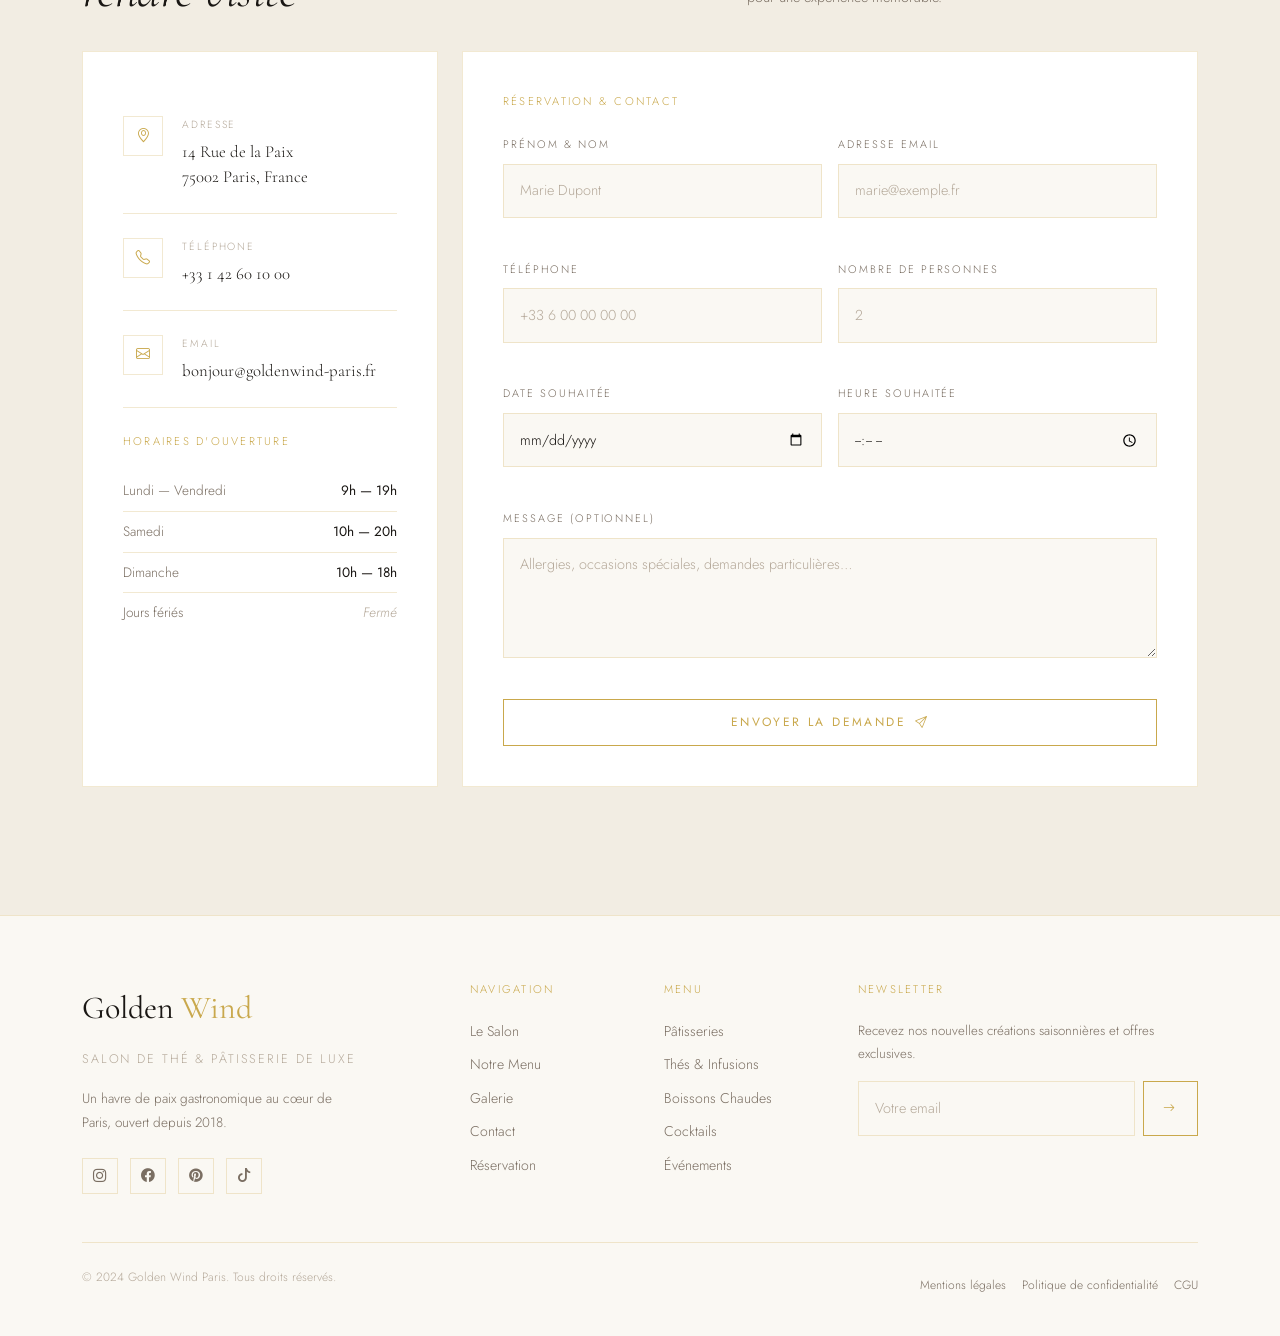
==== commit 9e399d1e: "Update image source for Tarte Yuzu" ====
--- a/index.html
+++ b/index.html
@@ -266,7 +266,7 @@
           <div class="col-md-6 col-lg-3 reveal reveal-delay-1">
             <div class="menu-card">
               <div class="menu-card-img">
-                <img src="tarte.jpg" alt="Tarte Yuzu" />
+                <img src="https://karinkuisin.fr/wp-content/uploads/2021/05/IMG_20210512_164205-2.jpg.webp" alt="Tarte Yuzu" />
               </div>
               <div class="menu-card-body">
                 <h3 class="menu-card-name">Tarte Yuzu & Framboise</h3>
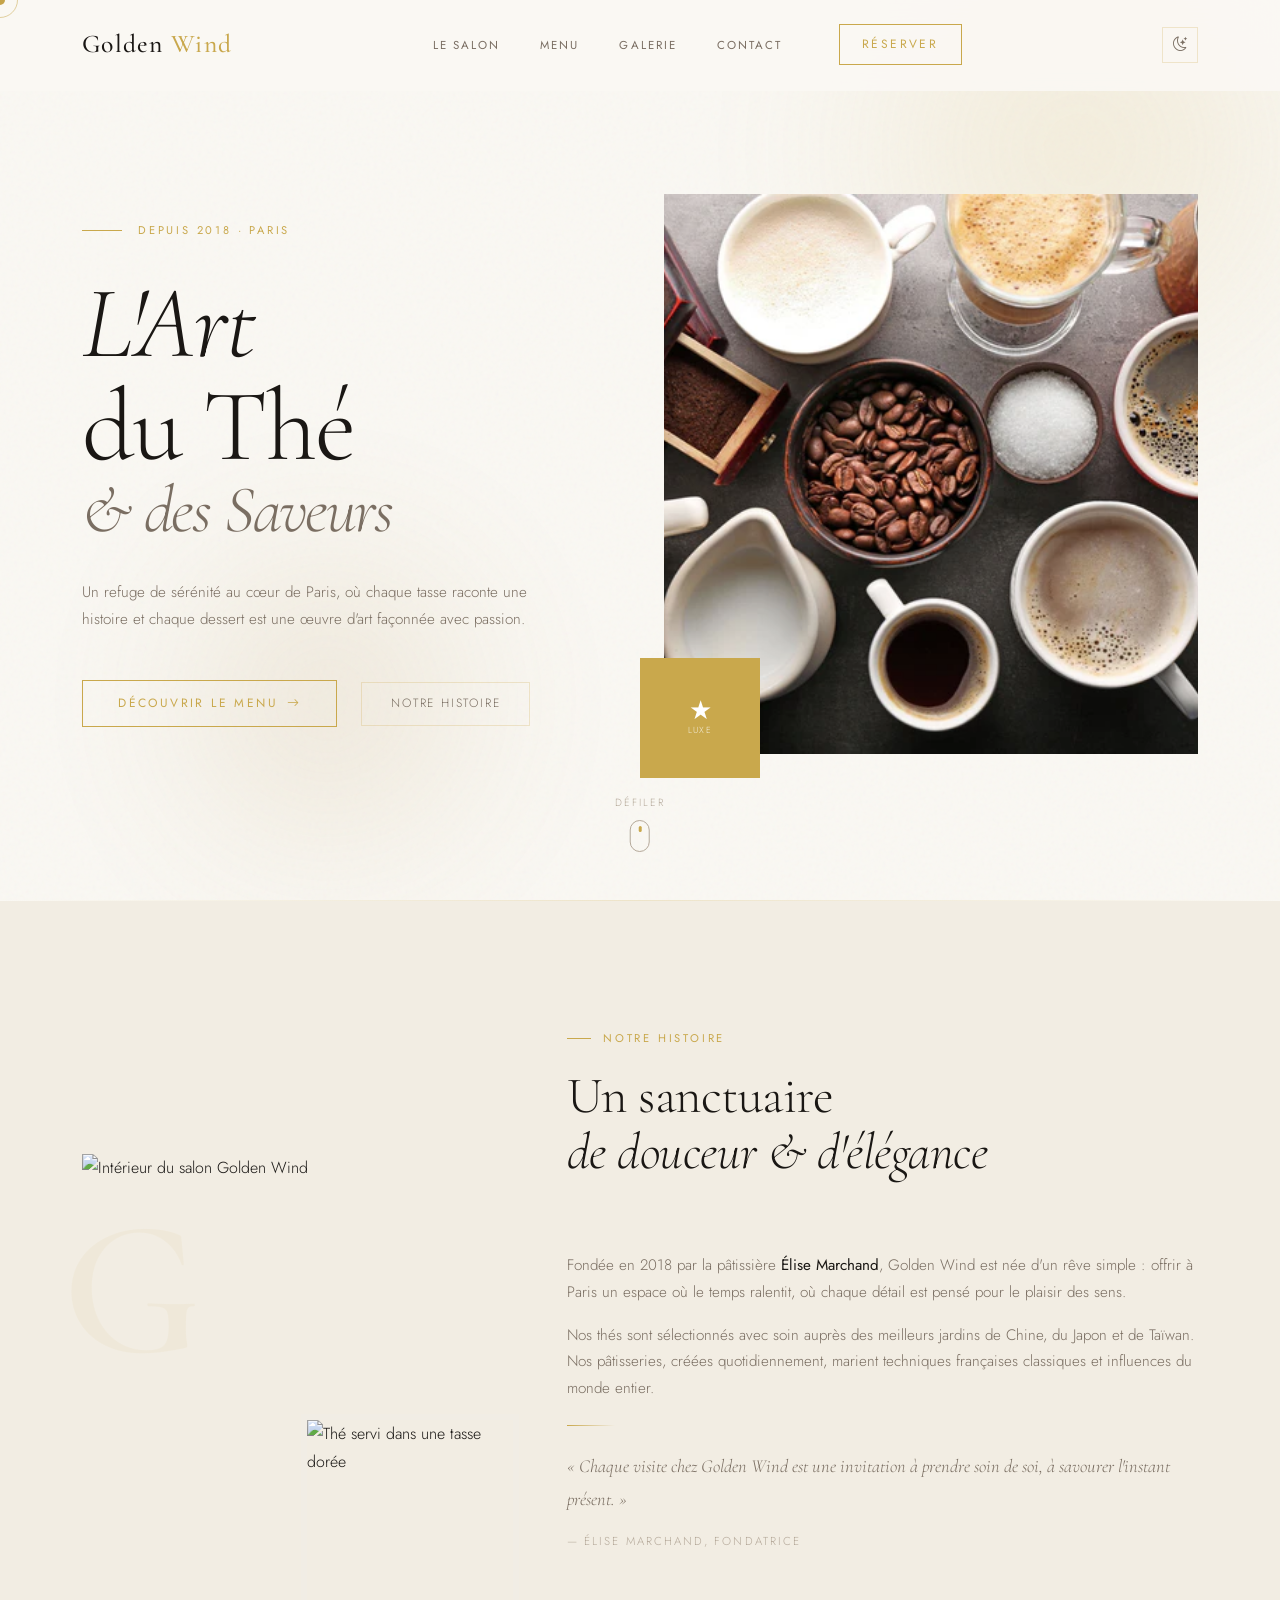
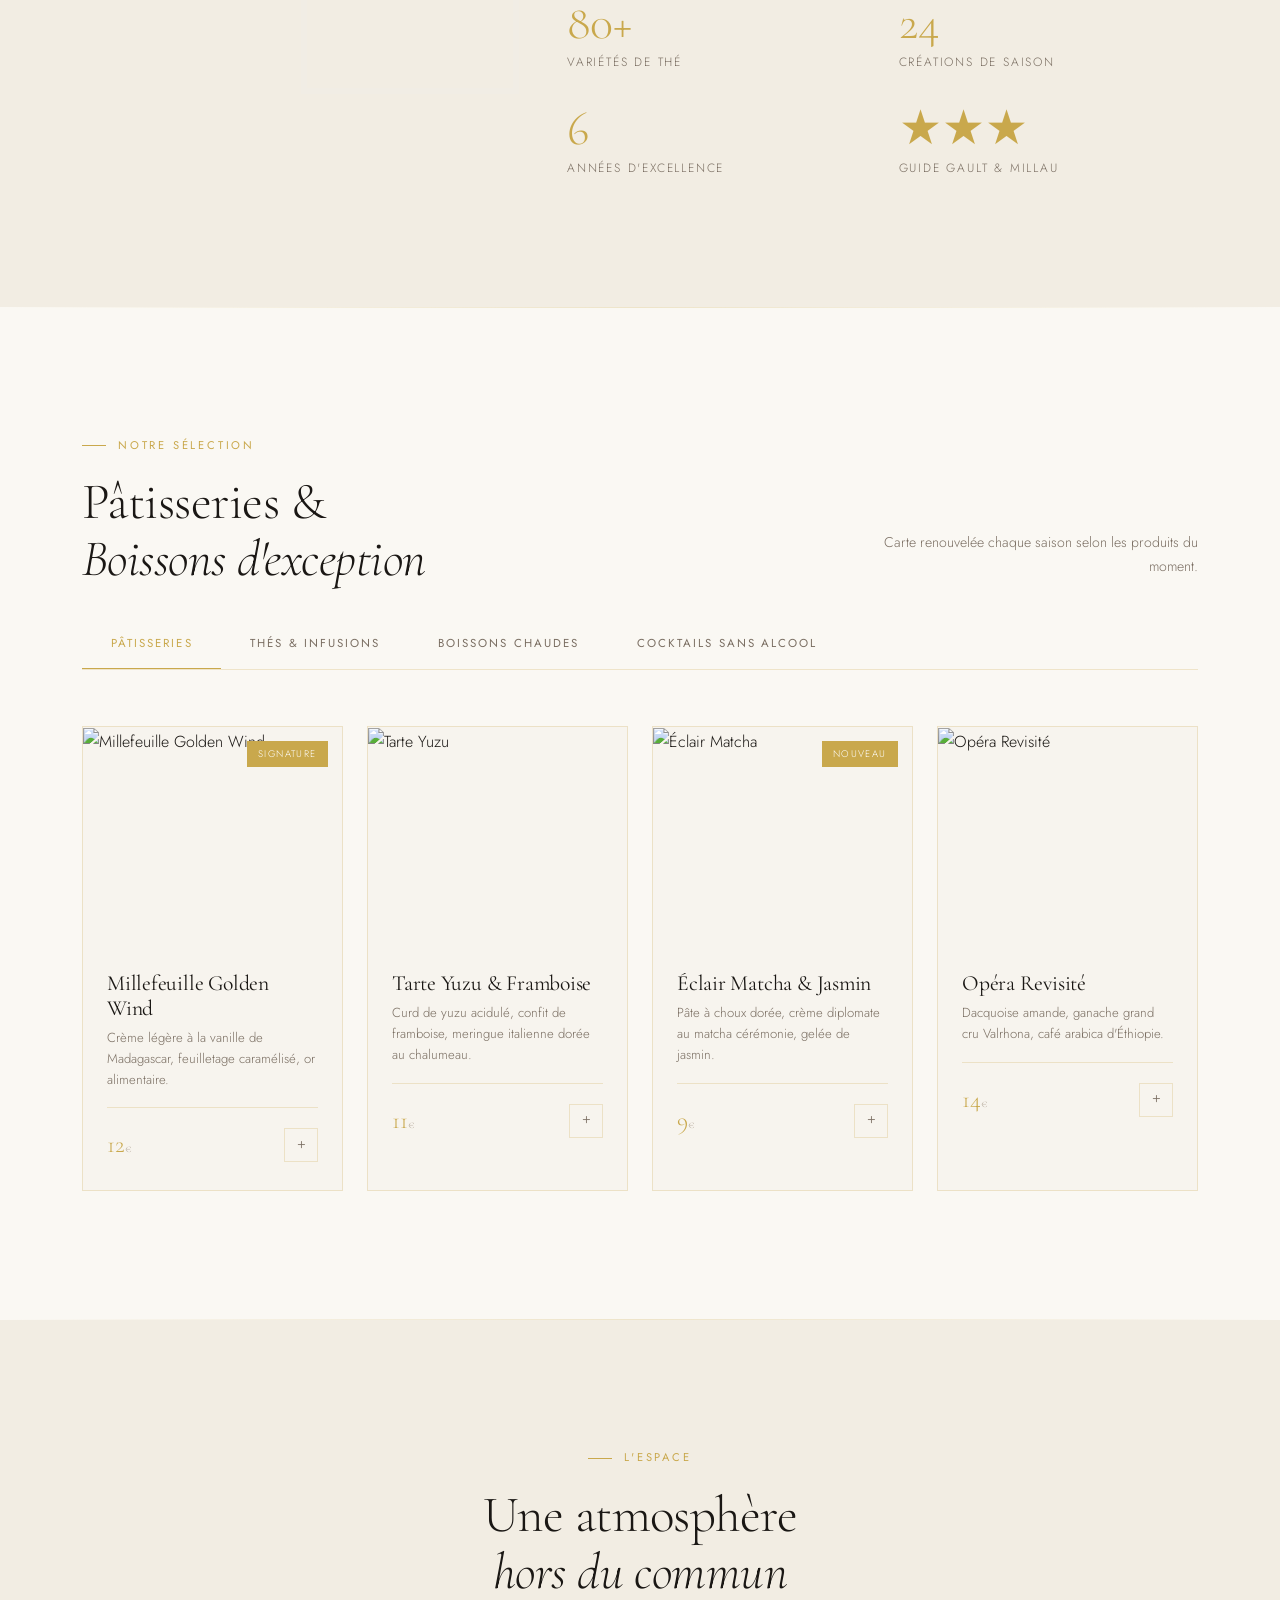
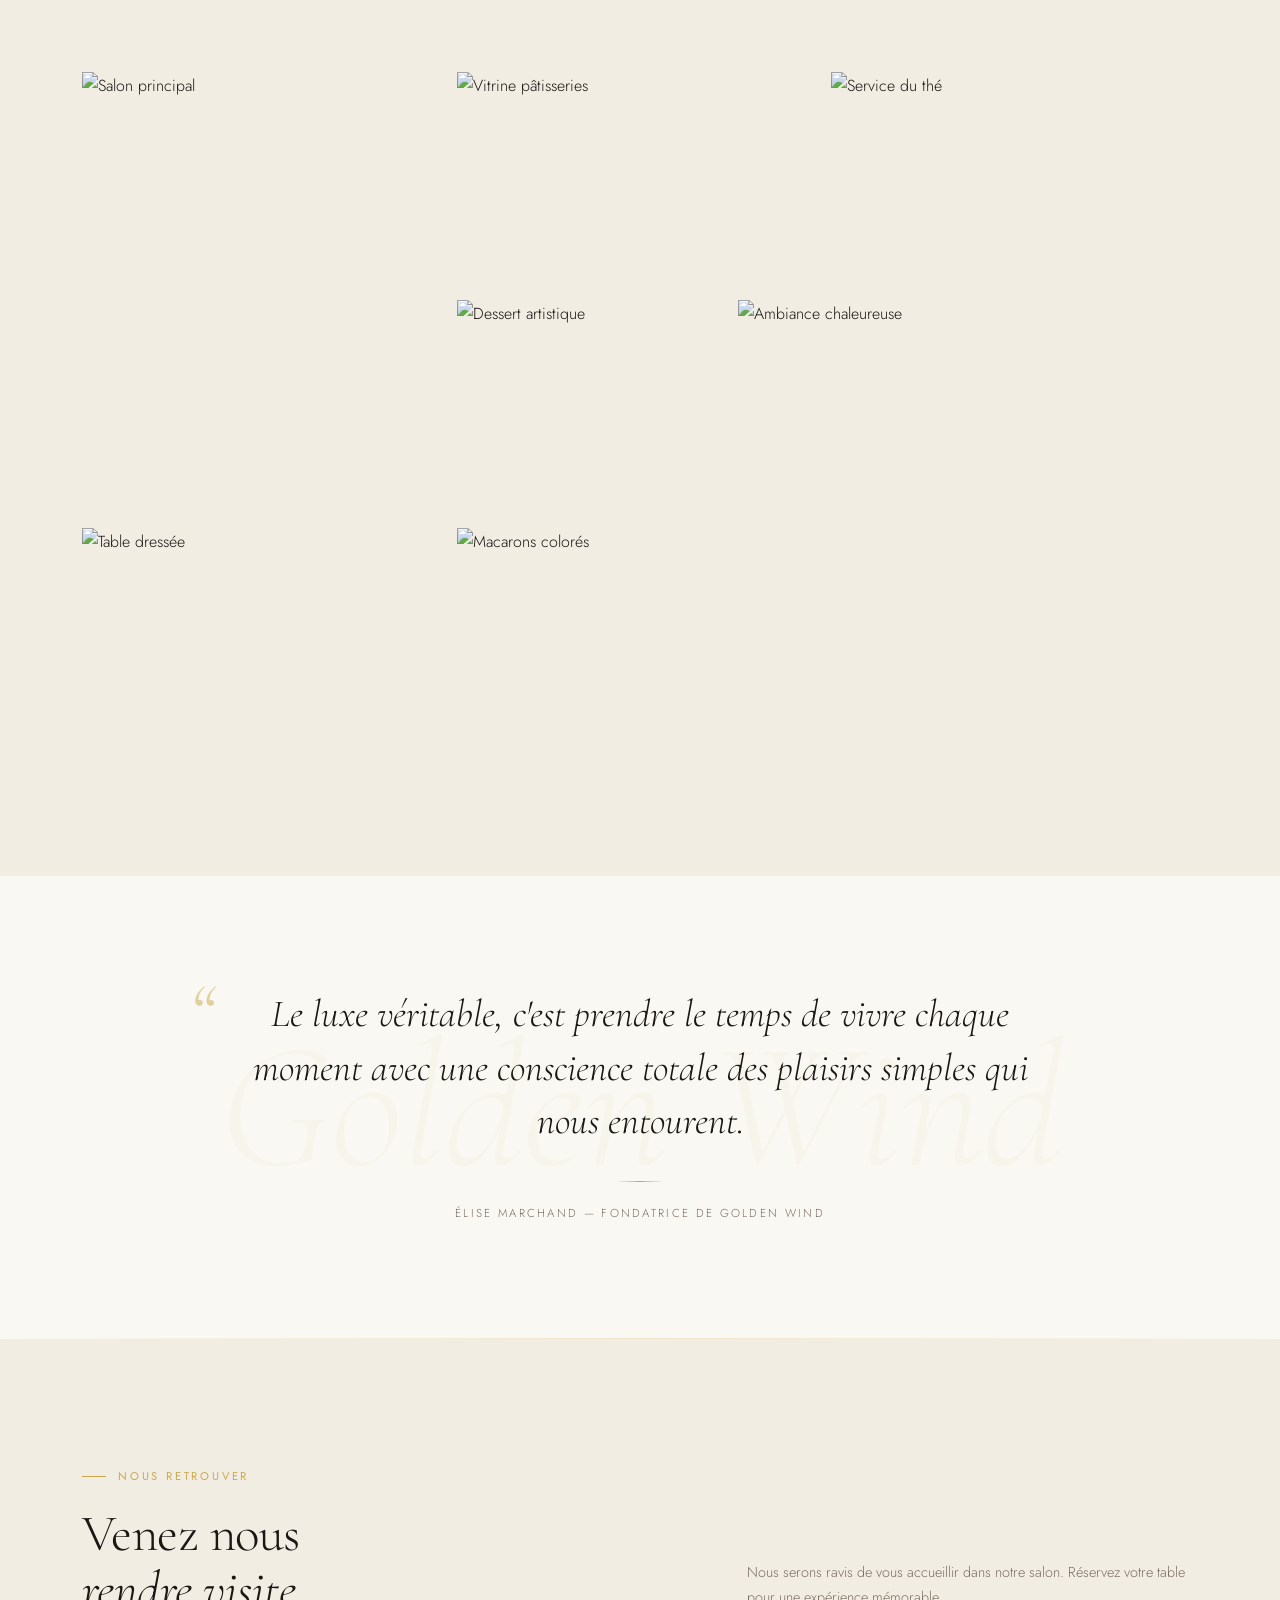
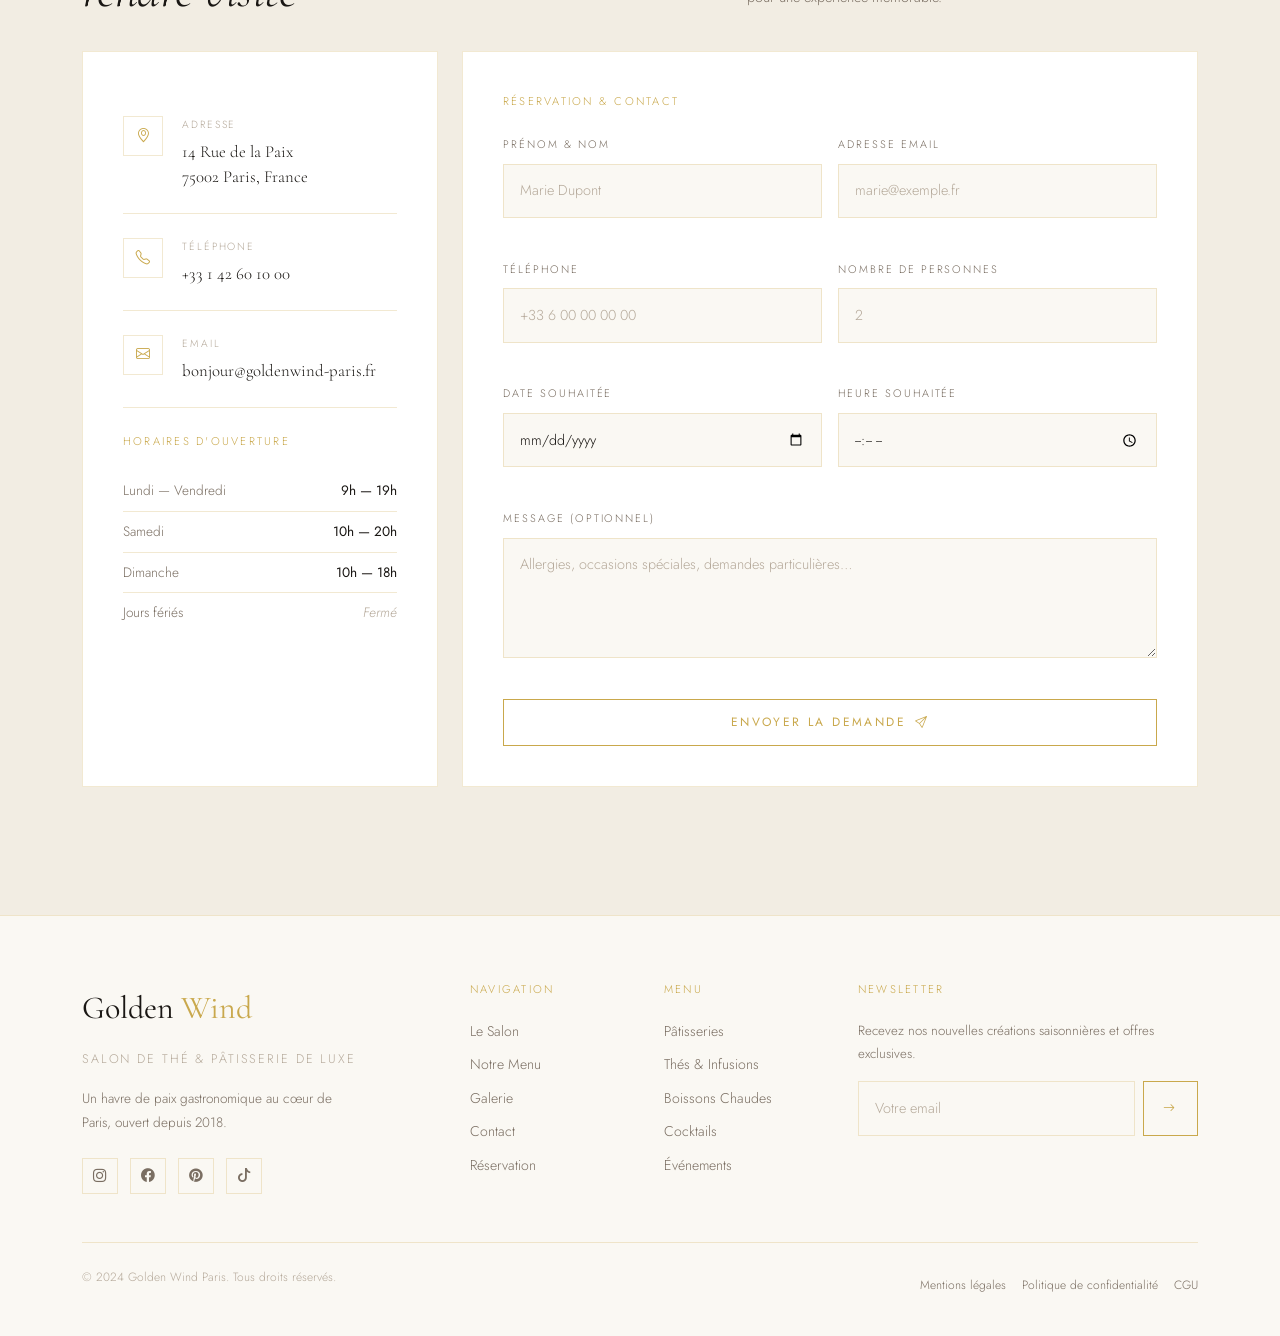
==== commit 4e605284: "Update image source to local coffee.webp" ====
--- a/index.html
+++ b/index.html
@@ -106,7 +106,7 @@
           <div class="hero-image-panel reveal reveal-delay-2">
             <div class="hero-img-frame">
               <img
-                src="https://images.unsplash.com/photo-1558618666-fcd25c85cd64?w=700&q=80&auto=format"
+                src="coffee.webp"
                 alt="Golden Wind — Desserts raffinés"
                 loading="eager"
               />
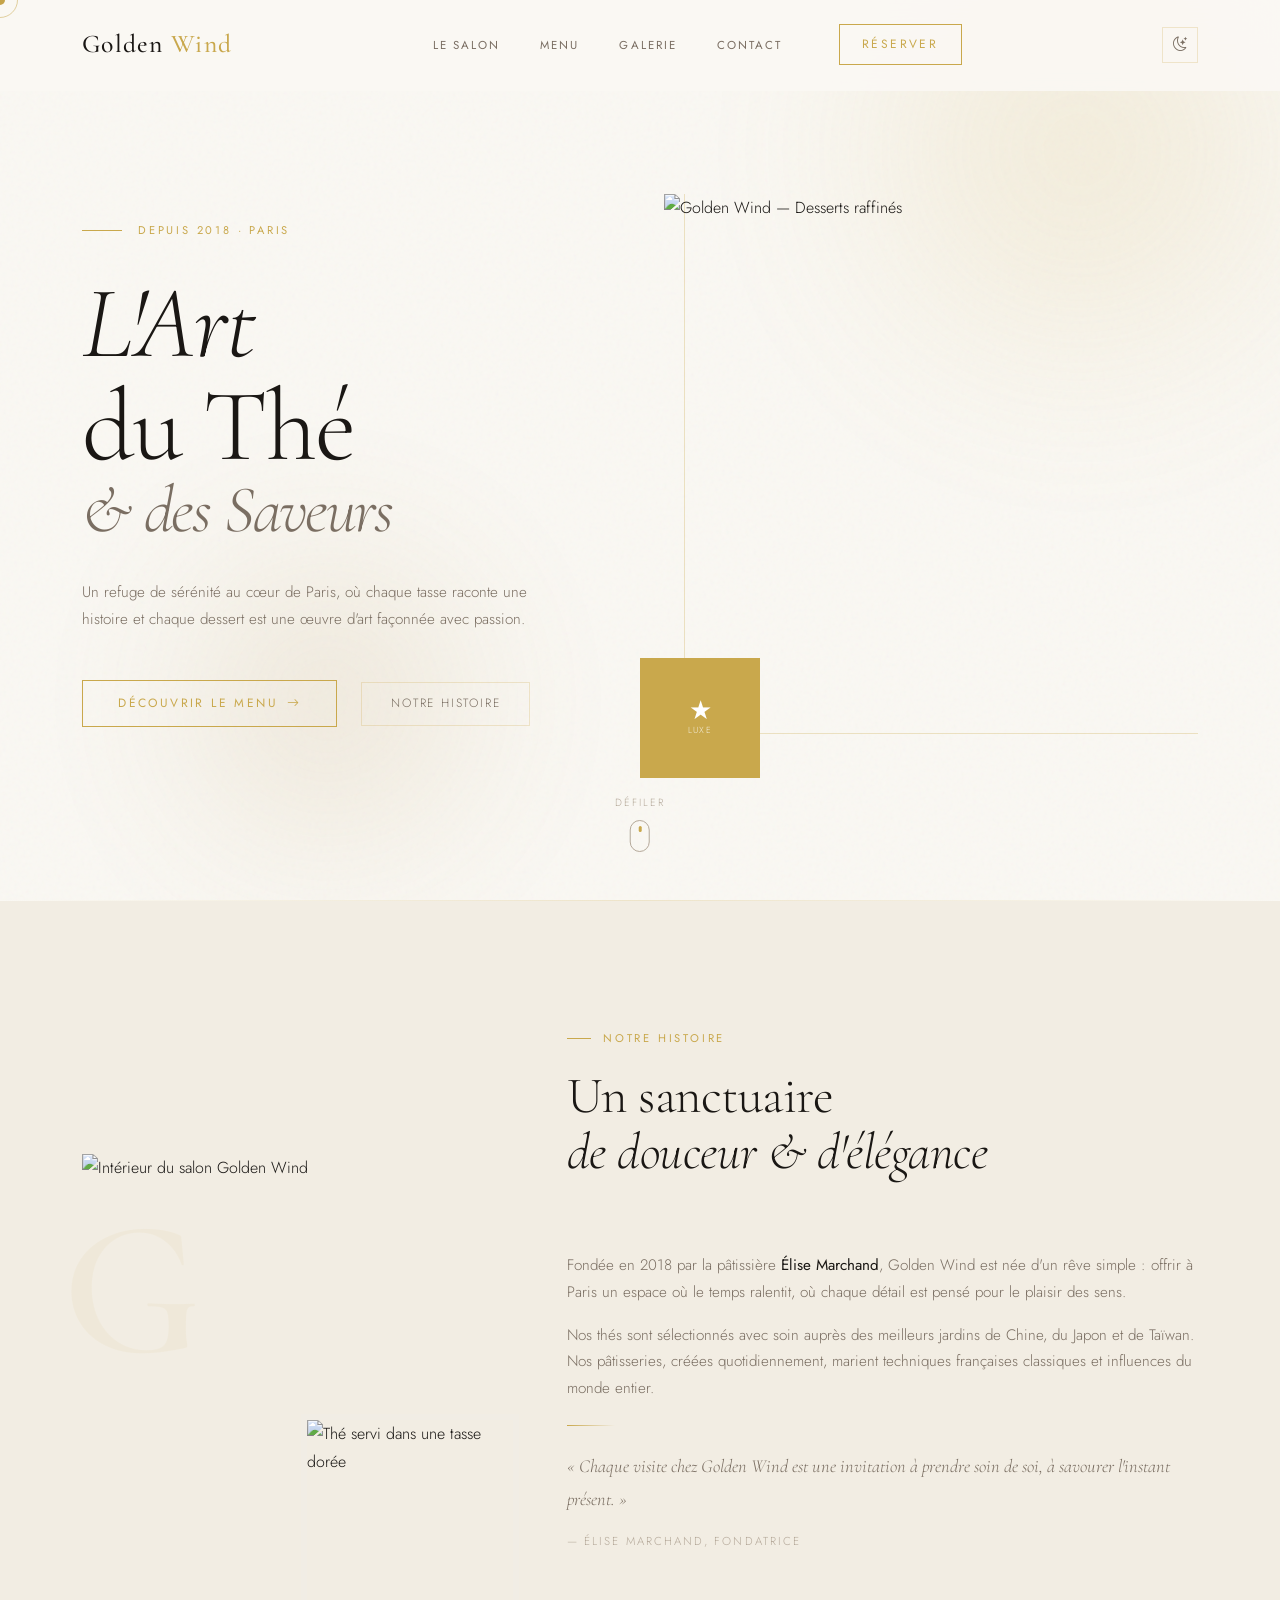
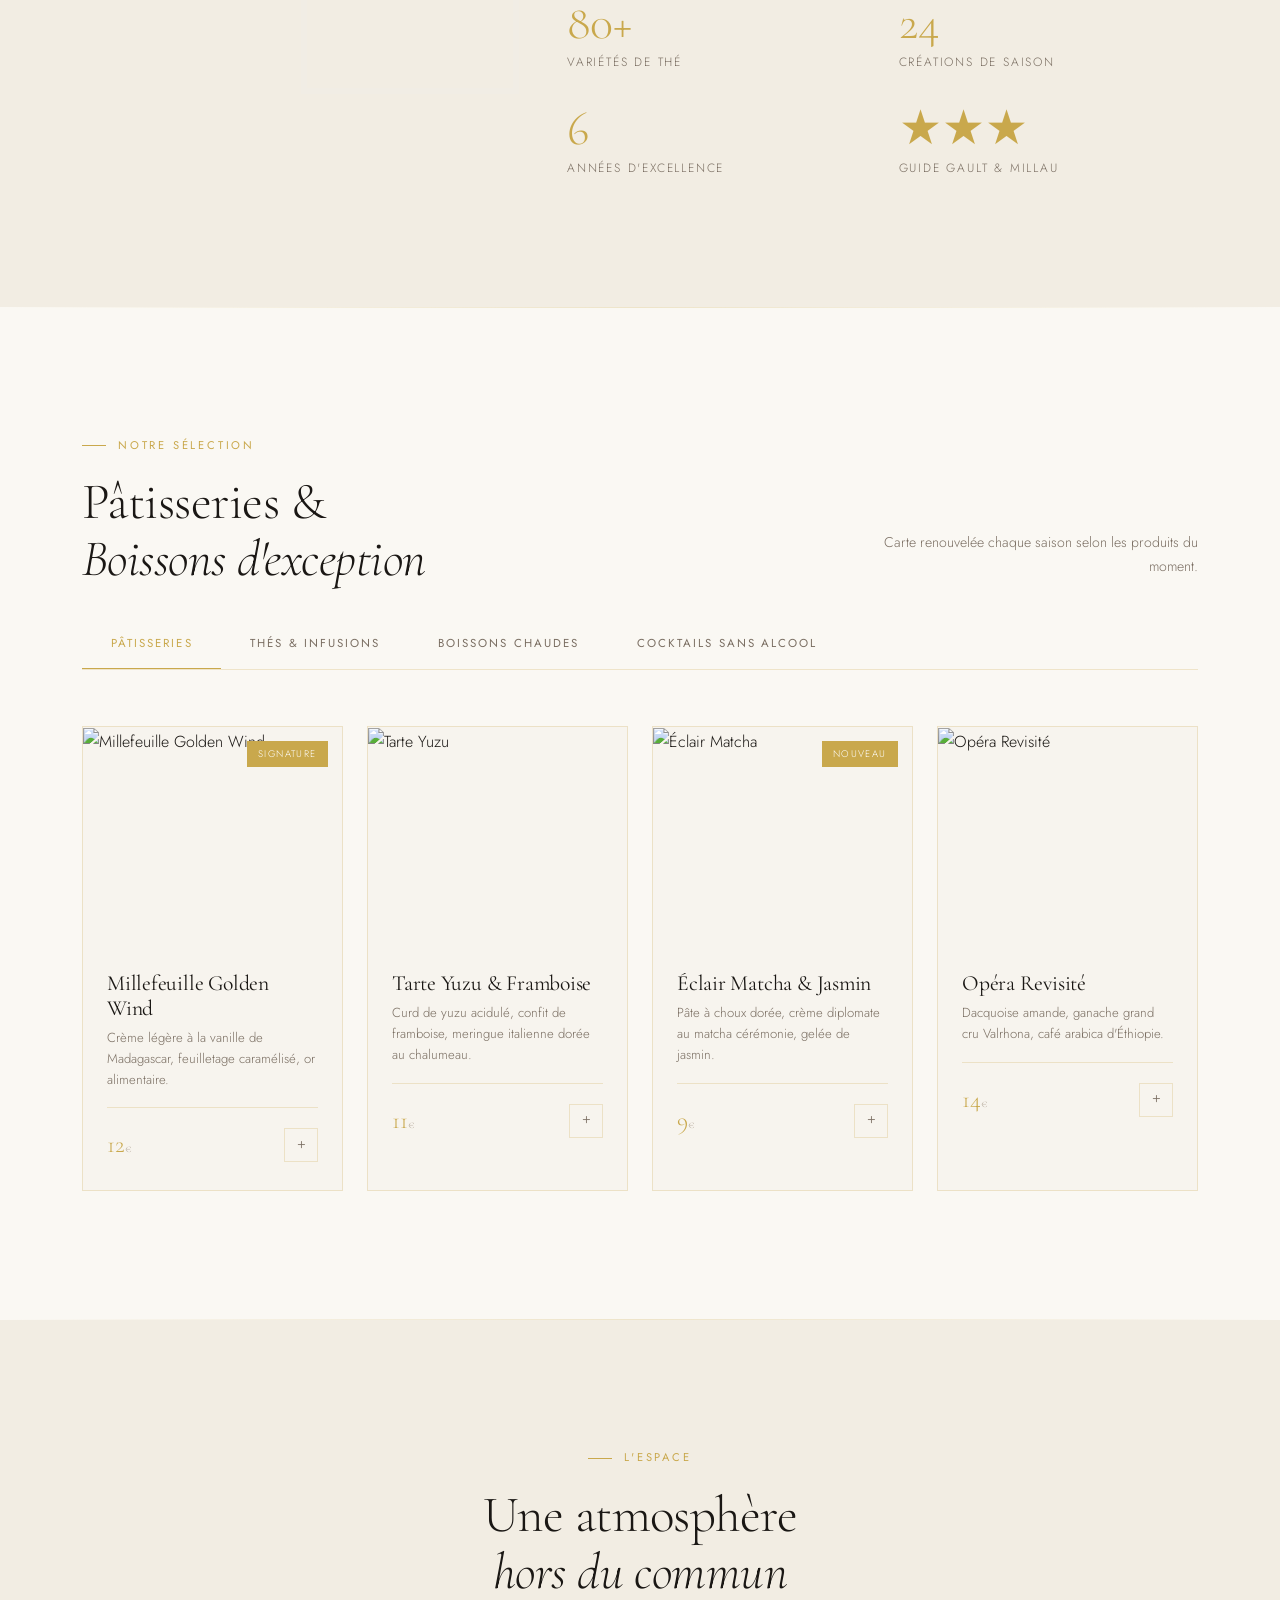
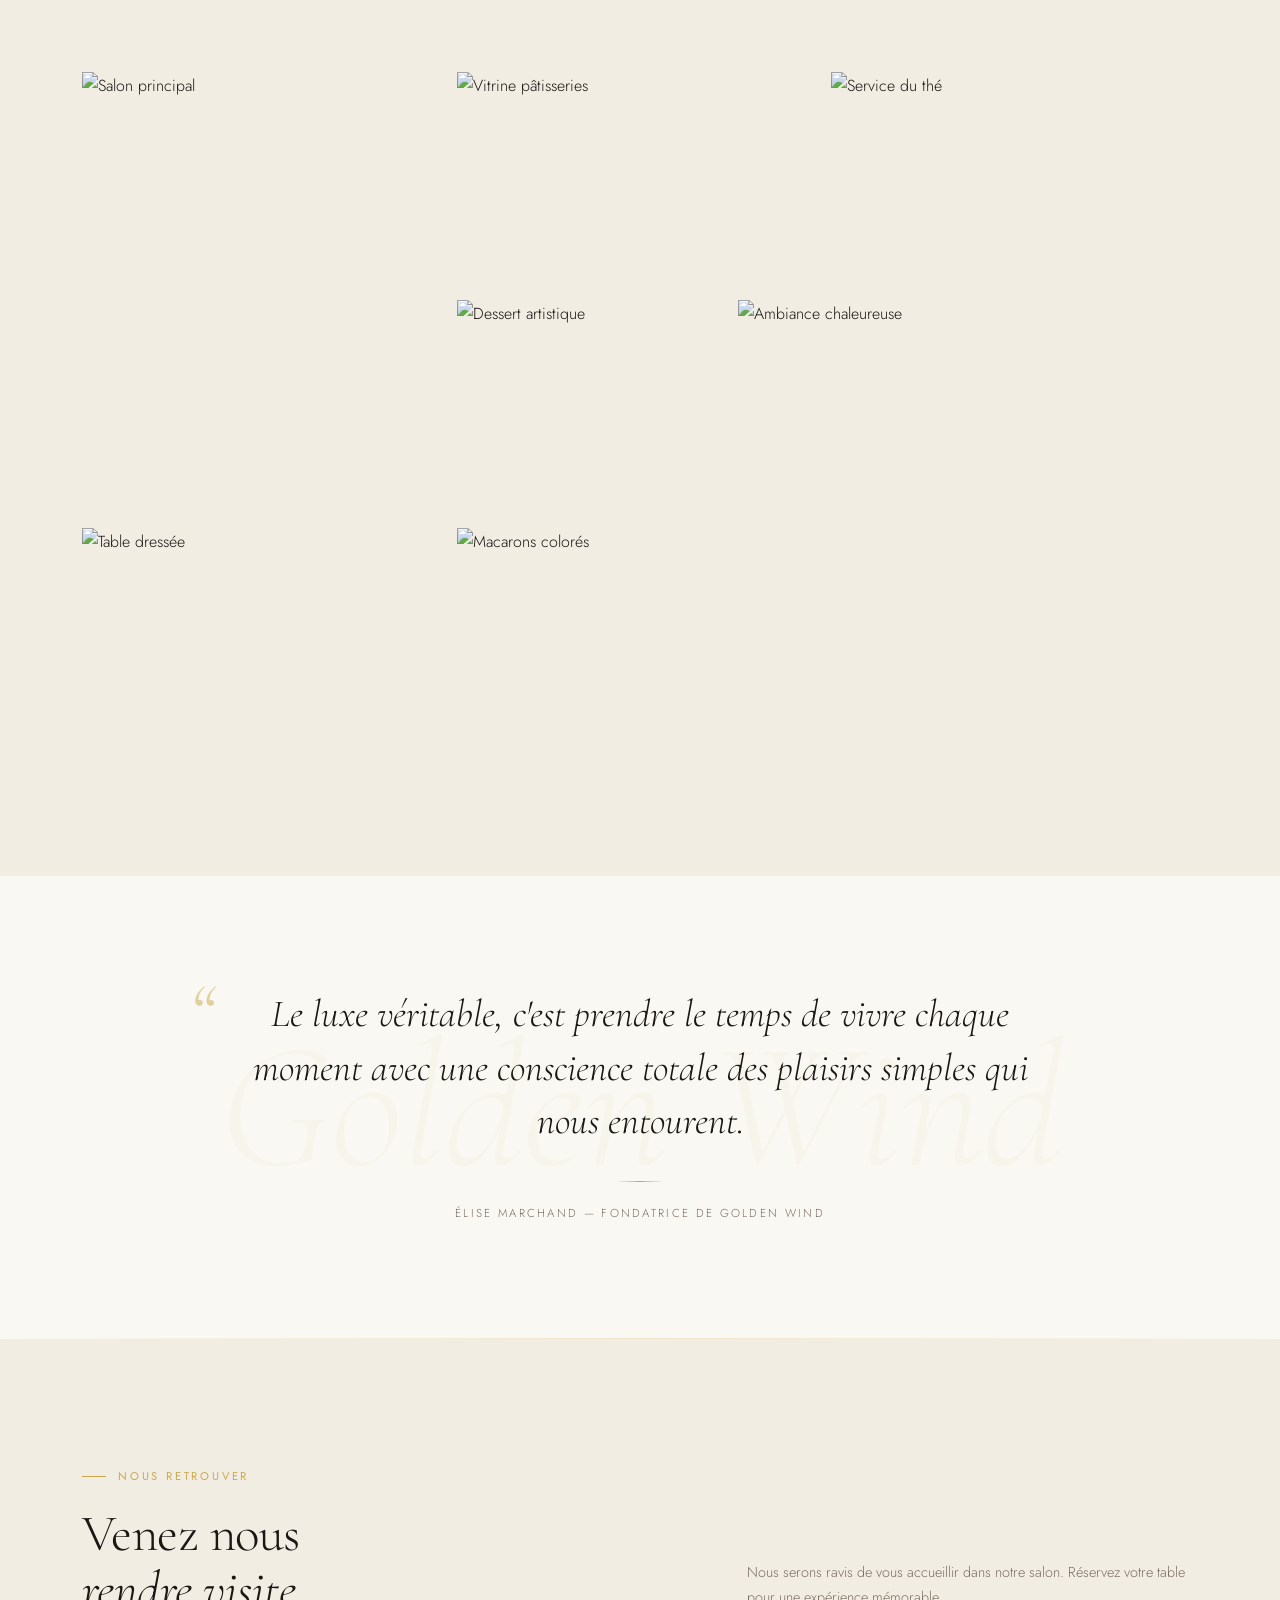
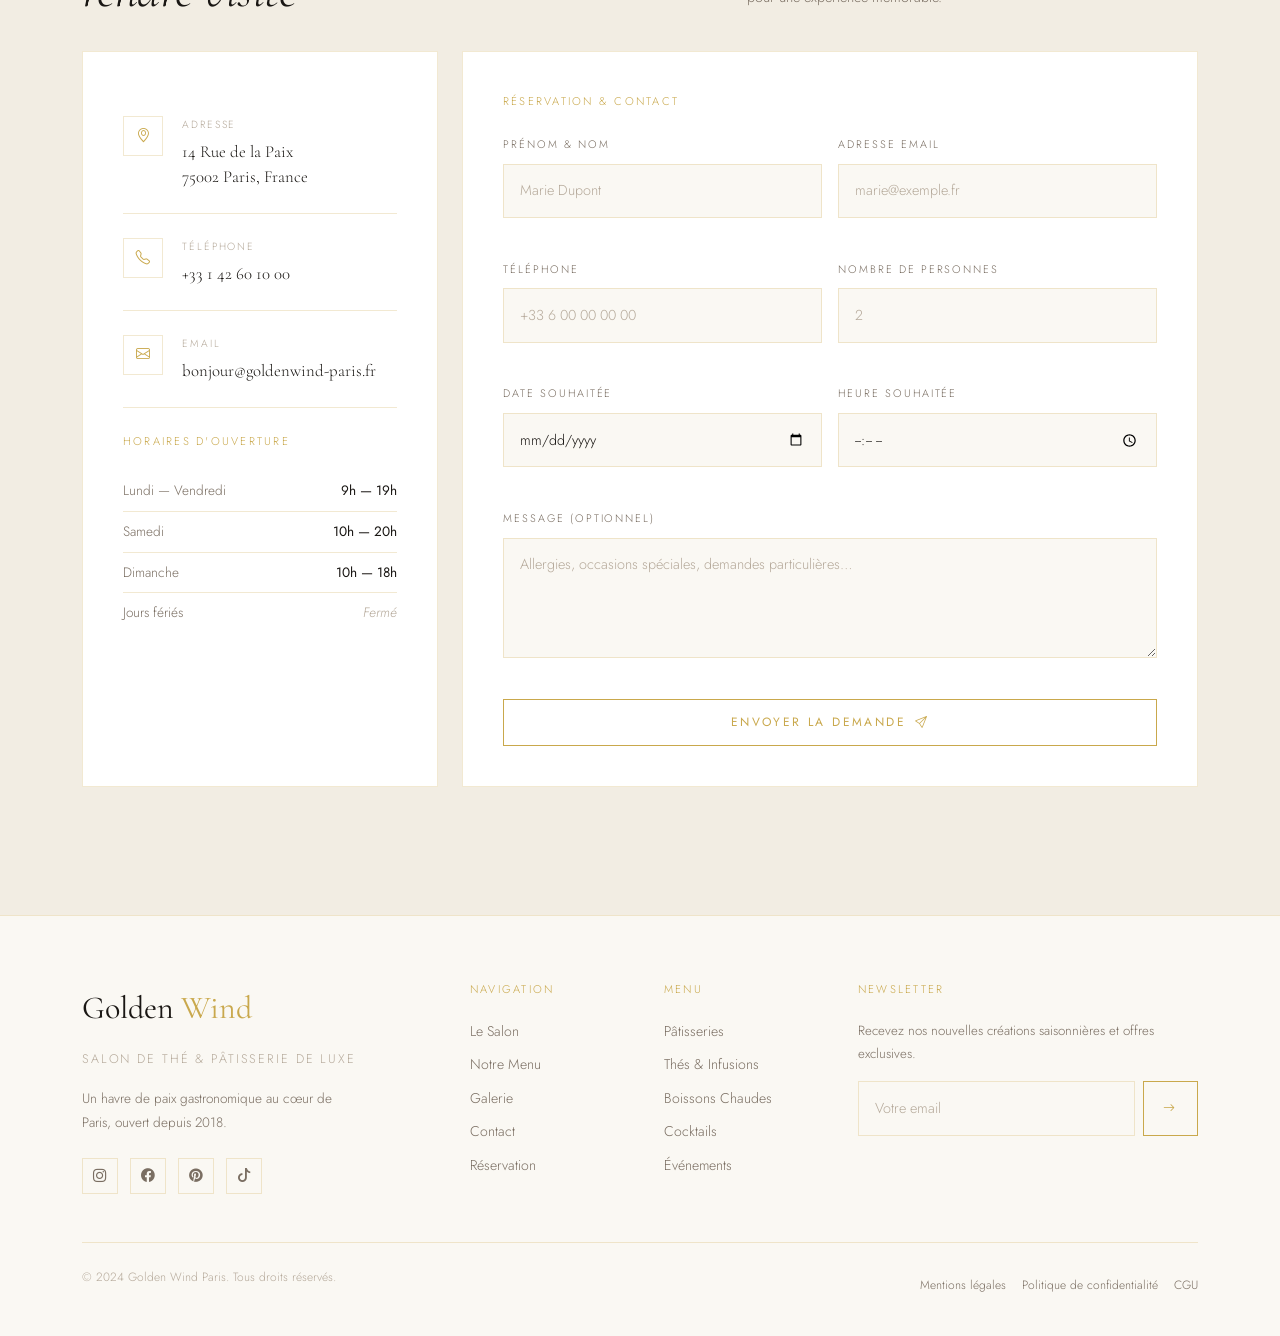
==== commit 28b93c6d: "Update coffee image source in index.html" ====
--- a/index.html
+++ b/index.html
@@ -106,7 +106,7 @@
           <div class="hero-image-panel reveal reveal-delay-2">
             <div class="hero-img-frame">
               <img
-                src="coffee.webp"
+                src="https://unocasa.com/cdn/shop/articles/types_of_coffee_91a828a5-7ff3-427d-acaa-c8b7289c9e5a_600x.jpg?v=1621261041"
                 alt="Golden Wind — Desserts raffinés"
                 loading="eager"
               />
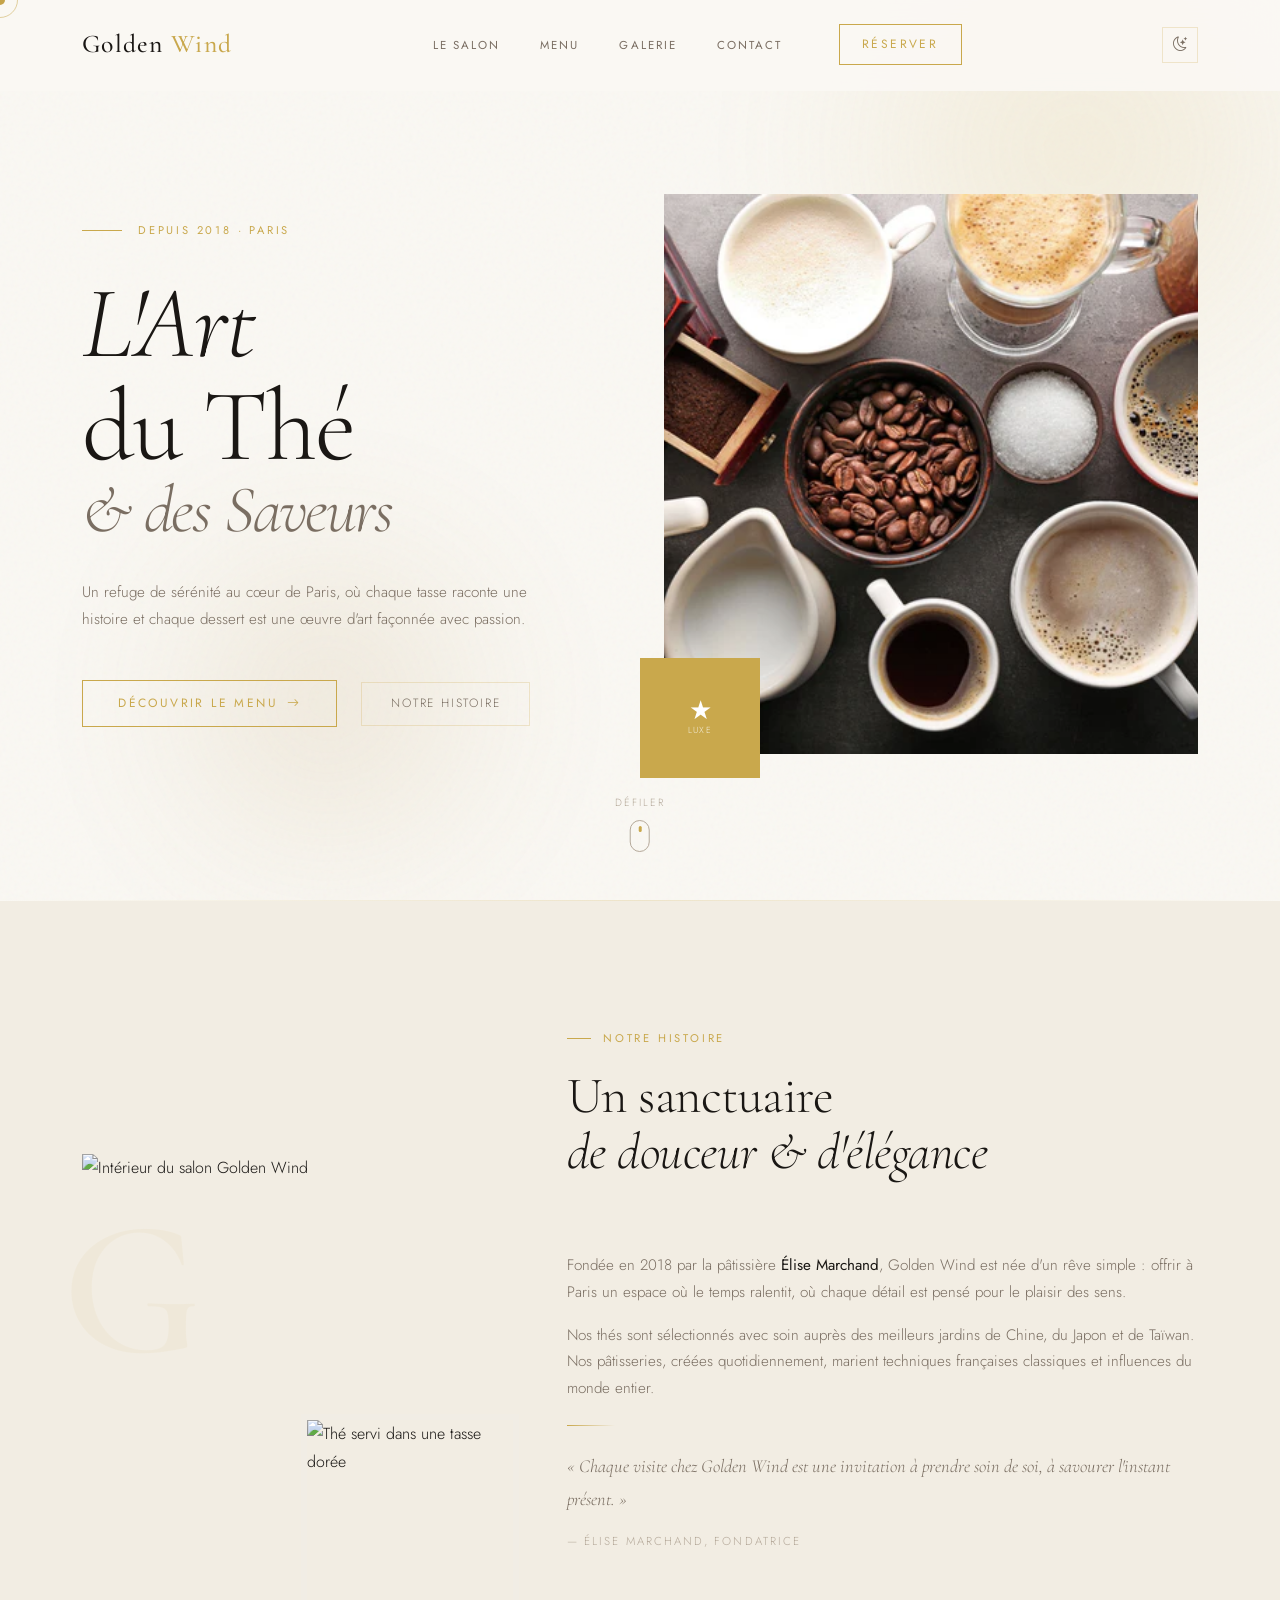
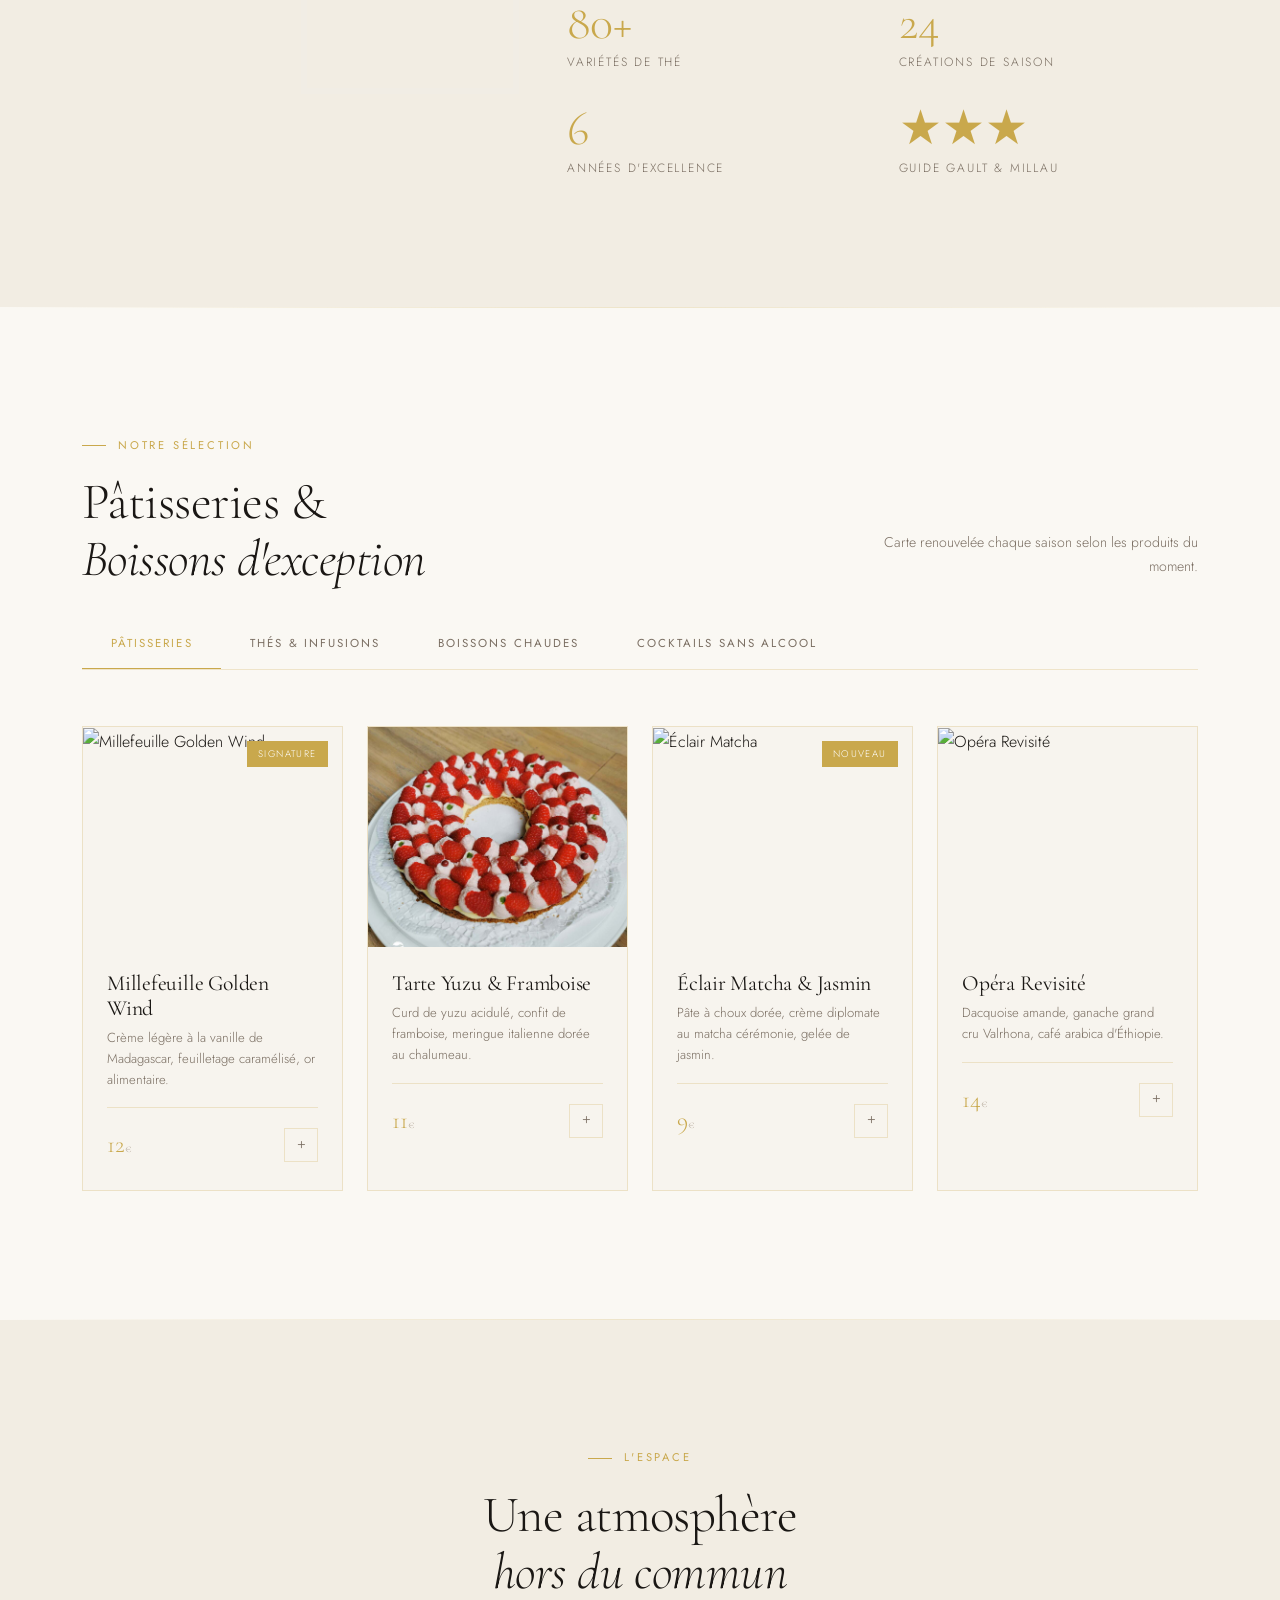
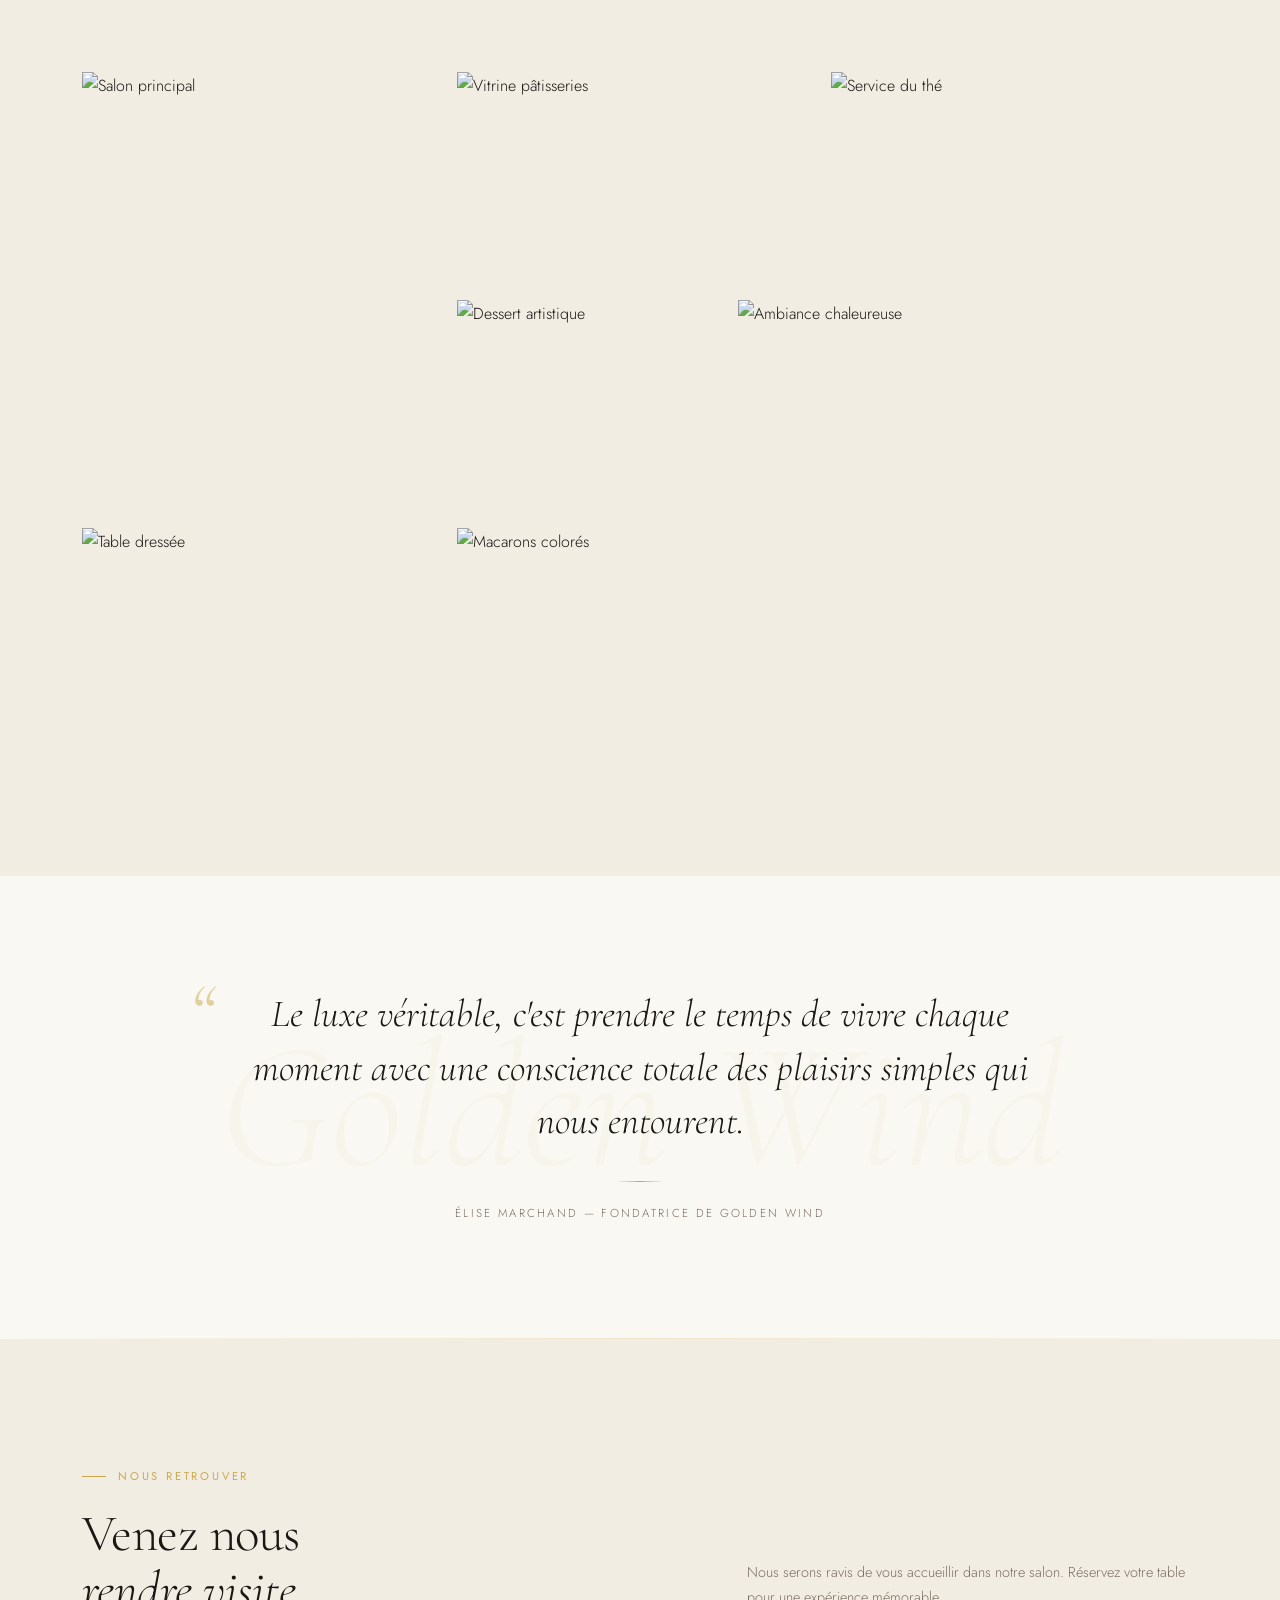
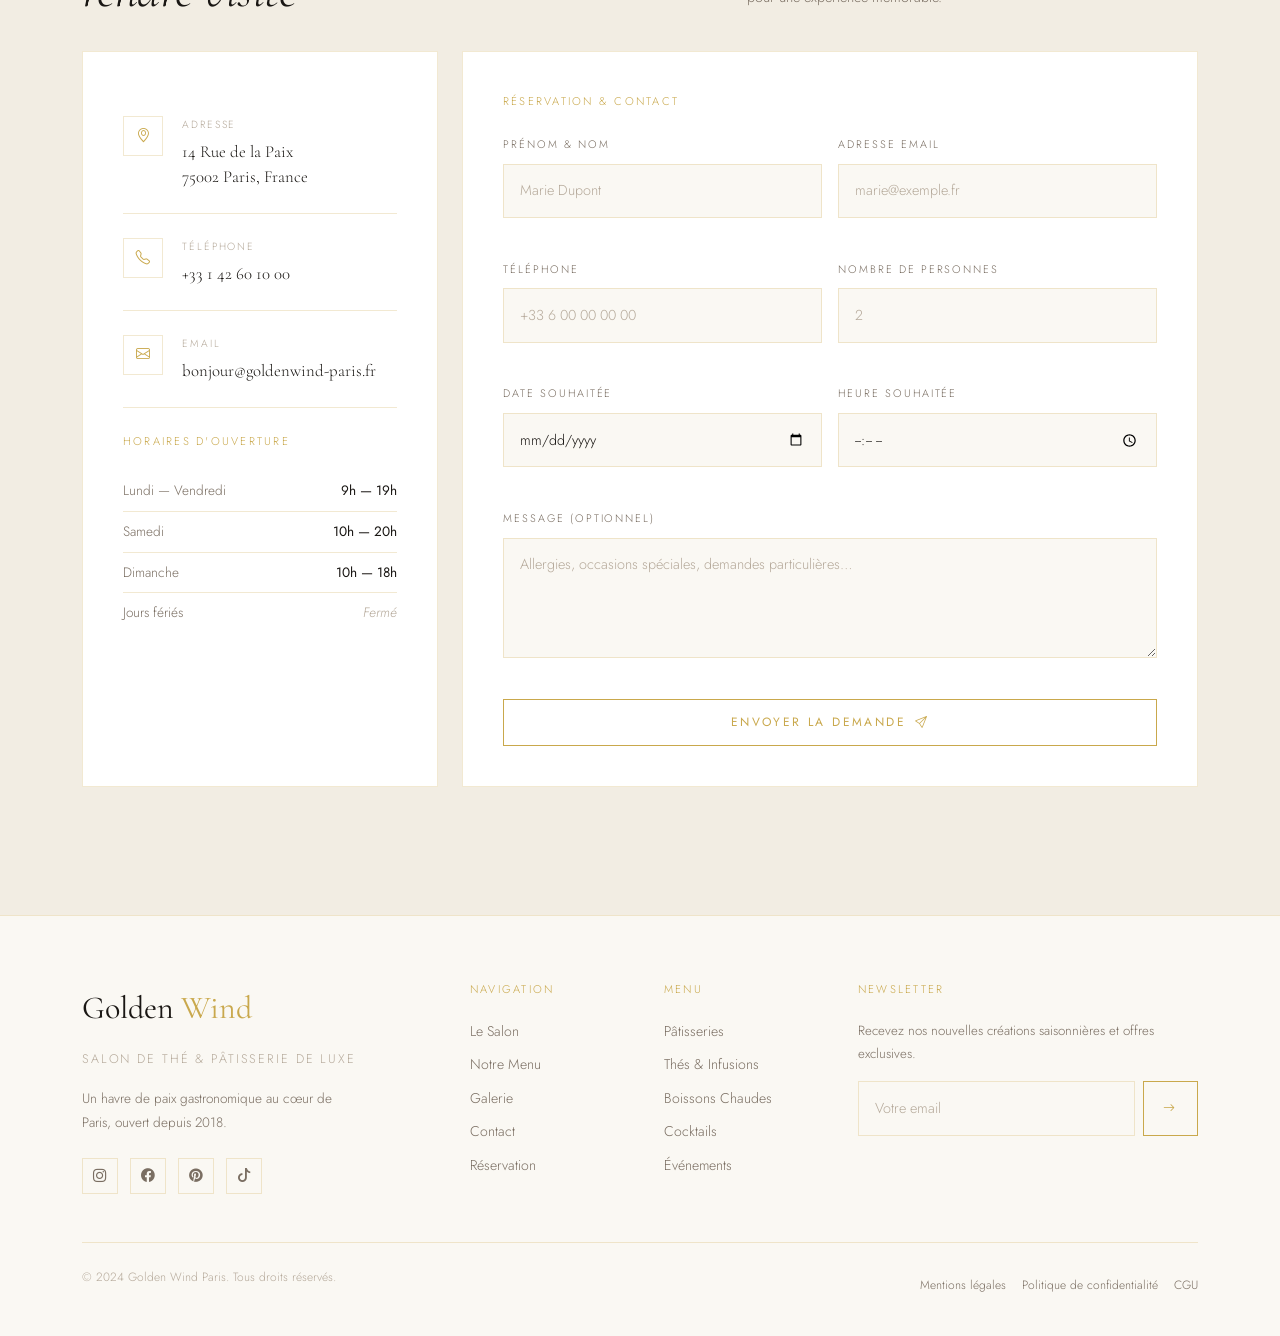
==== commit 4ece9d85: "Add files via upload" ====
--- a/index.html
+++ b/index.html
@@ -106,7 +106,7 @@
           <div class="hero-image-panel reveal reveal-delay-2">
             <div class="hero-img-frame">
               <img
-                src="https://unocasa.com/cdn/shop/articles/types_of_coffee_91a828a5-7ff3-427d-acaa-c8b7289c9e5a_600x.jpg?v=1621261041"
+                src="coffee.webp"
                 alt="Golden Wind — Desserts raffinés"
                 loading="eager"
               />
@@ -266,7 +266,7 @@
           <div class="col-md-6 col-lg-3 reveal reveal-delay-1">
             <div class="menu-card">
               <div class="menu-card-img">
-                <img src="https://karinkuisin.fr/wp-content/uploads/2021/05/IMG_20210512_164205-2.jpg.webp" alt="Tarte Yuzu" />
+                <img src="tarte.jpg" alt="Tarte Yuzu" />
               </div>
               <div class="menu-card-body">
                 <h3 class="menu-card-name">Tarte Yuzu & Framboise</h3>
@@ -412,7 +412,7 @@
             <div class="menu-card">
               <div class="menu-card-img">
                 <span class="menu-card-tag">Signature</span>
-                <img src="https://lilianbonnefoi.com/boutique/wp-content/uploads/2017/03/Le-Marie-Galante-chocolat-grand-cru-et-vanille-de-Madagascar.jpg" alt="Chocolat Chaud Grand Cru" />
+                <img src="grand.webp" alt="Chocolat Chaud Grand Cru" />
               </div>
               <div class="menu-card-body">
                 <h3 class="menu-card-name">Chocolat Grand Cru</h3>
